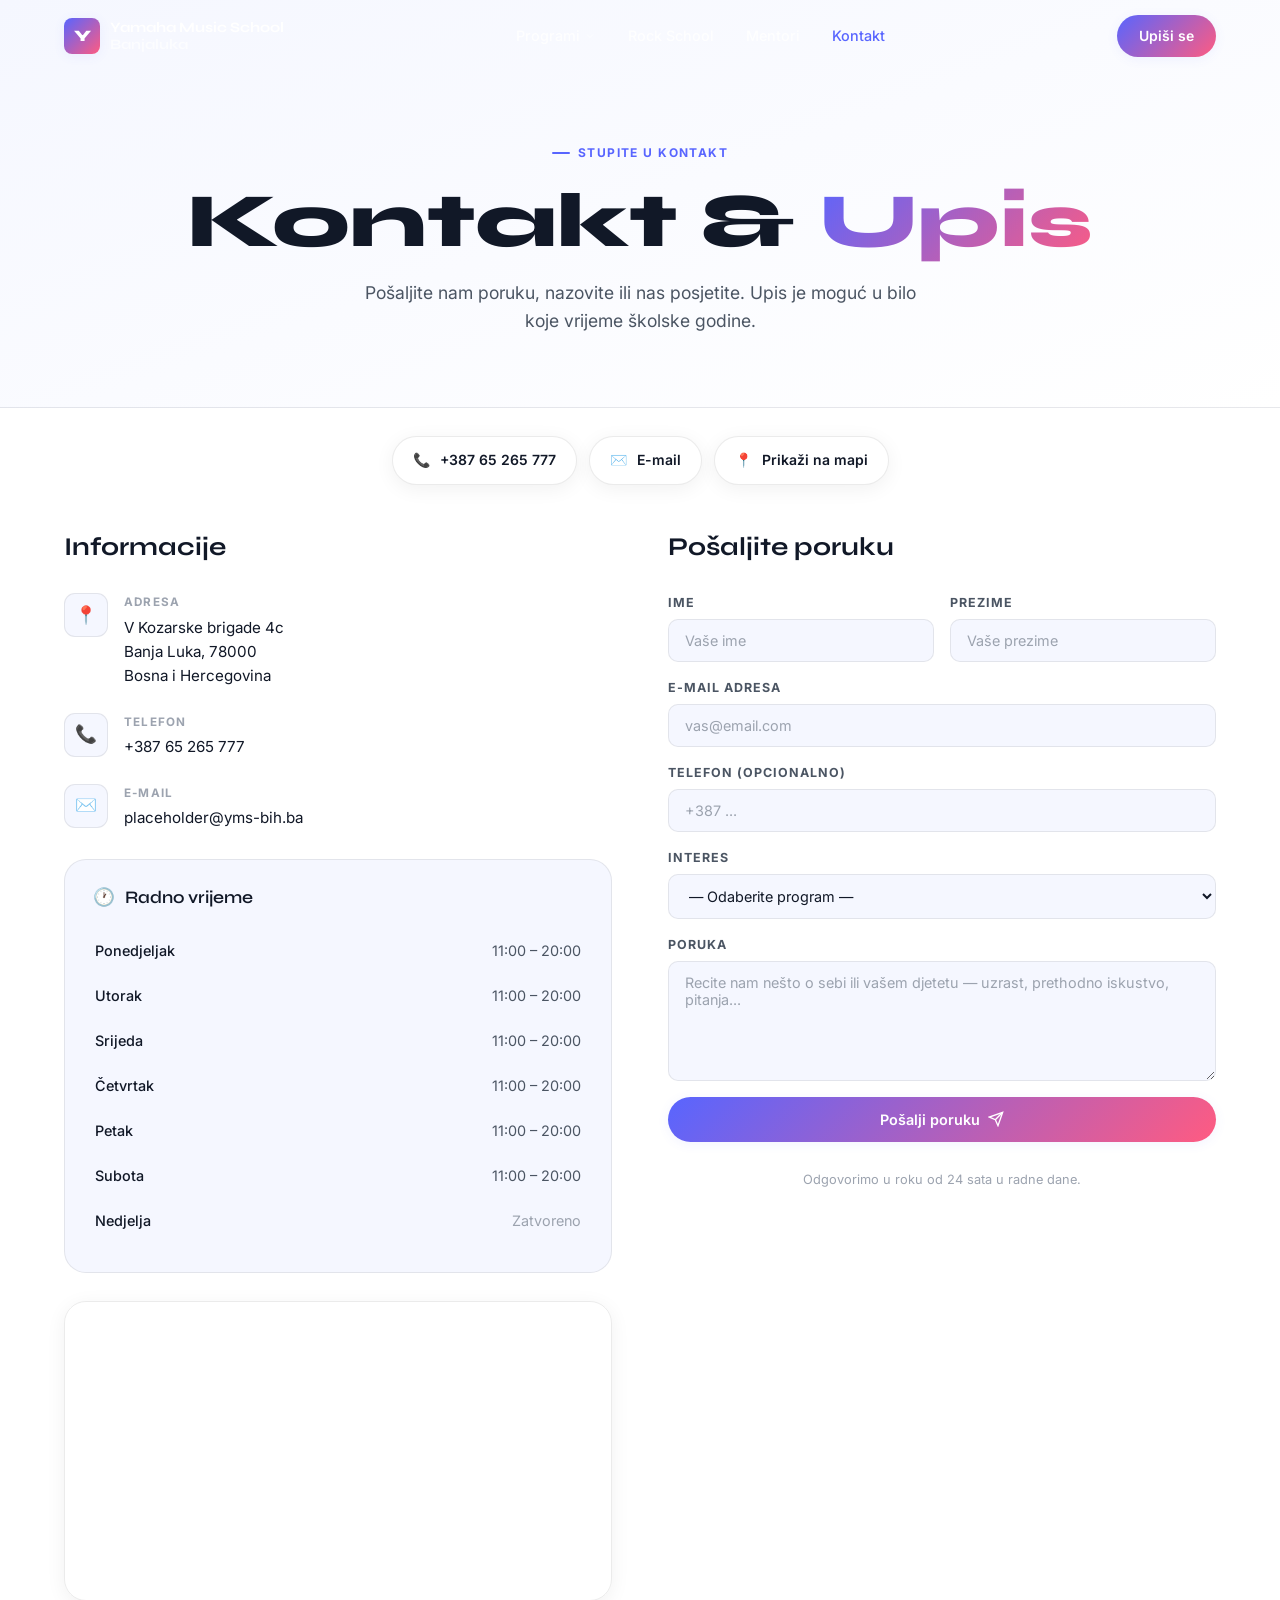
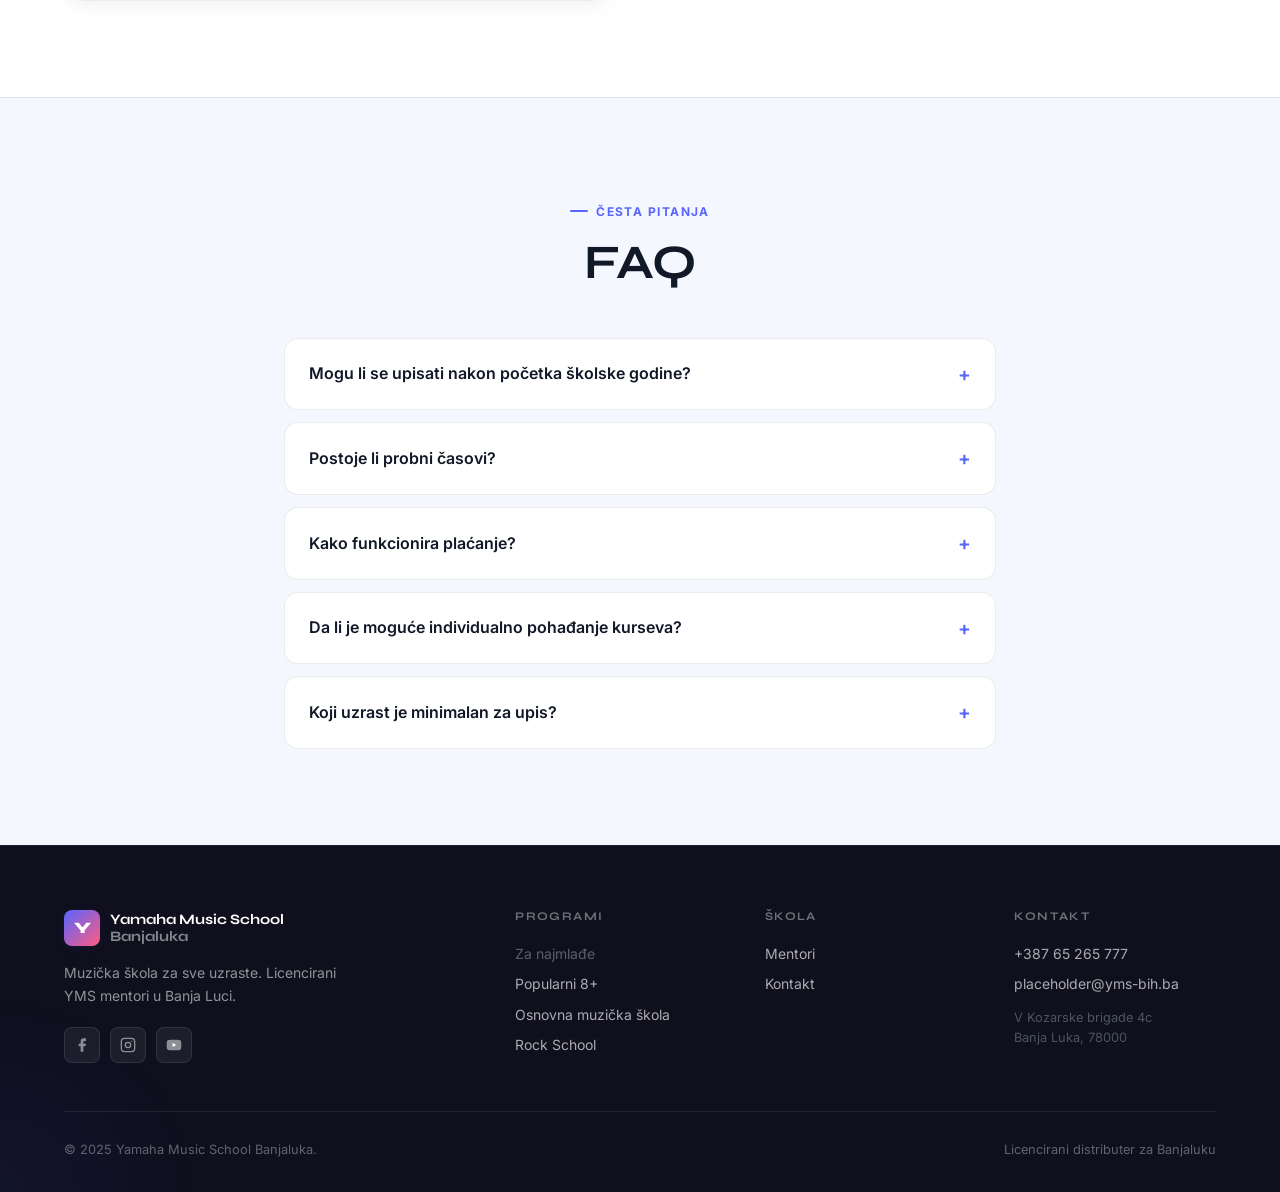
==== kontakt.html @ 7b0eba05 "Promijenjen naziv iz Yamaha Bosna i Hercegovina/BiH u Yamaha Banjaluka Co-authored-by: Cursor <curso" ====
﻿<!DOCTYPE html>
<html lang="bs">
<head>
  <meta charset="UTF-8" />
  <meta name="viewport" content="width=device-width, initial-scale=1.0" />
  <title>Kontakt — Yamaha Music School Banjaluka</title>
  <meta name="description" content="Kontaktirajte Yamaha Music School Banjaluka — V Kozarske brigade 4c, Banja Luka. Tel: +387 65 265 777. Upis i upisi." />
  <link rel="stylesheet" href="css/style.css" />
  <style>
    .hours-table { width: 100%; }
    .hours-table tr { border-bottom: 1px solid var(--border); }
    .hours-table tr:last-child { border-bottom: none; }
    .hours-table td { padding: 10px 0; font-size: 0.9rem; color: var(--text-2); }
    .hours-table td:first-child { color: var(--text-1); font-weight: 500; }
    .hours-table td:last-child { text-align: right; }

    .quick-actions {
      display: flex;
      flex-wrap: wrap;
      gap: 12px;
      margin-top: 28px;
    }
    .quick-action {
      display: flex;
      align-items: center;
      gap: 10px;
      padding: 12px 20px;
      background: var(--card);
      border: 1px solid var(--border);
      border-radius: var(--radius-pill);
      font-size: 0.875rem;
      font-weight: 600;
      color: var(--text-1);
      transition: var(--transition);
    }
    .quick-action:hover { background: var(--card-hover); border-color: var(--border-bright); transform: translateY(-2px); }
  </style>
</head>
<body>

<!-- NAV -->
<nav class="nav scrolled">
  <div class="nav__inner">
    <a href="index.html" class="nav__logo">
      <div class="nav__logo-mark">Y</div>
      <div class="nav__logo-text">Yamaha Music School<br><span>Banjaluka</span></div>
    </a>
    <ul class="nav__links">
      <li class="nav__dropdown">
        <a href="programi.html" class="nav__link nav__dropdown-toggle">Programi</a>
        <div class="nav__dropdown-menu">
          <a href="javascript:void(0)" class="nav__dropdown-item" title="Dolazi uskoro" style="cursor: not-allowed; opacity: 0.5;"><div class="nav__dropdown-item-icon">🎵</div><div class="nav__dropdown-item-text">Za najmlađe<div class="nav__dropdown-item-sub">Uskoro</div></div></a>
          <a href="programi.html#popularni" class="nav__dropdown-item"><div class="nav__dropdown-item-icon">🎸</div><div class="nav__dropdown-item-text">Popularni kursevi<div class="nav__dropdown-item-sub">8+ godina</div></div></a>
          <a href="programi.html#ogsk" class="nav__dropdown-item"><div class="nav__dropdown-item-icon">🎼</div><div class="nav__dropdown-item-text">Osnovna muzička škola<div class="nav__dropdown-item-sub">Zvanično svjedočanstvo</div></div></a>
        </div>
      </li>
      <li><a href="rock-school.html" class="nav__link">Rock School</a></li>
      <li><a href="mentori.html" class="nav__link">Mentori</a></li>
      <li><a href="kontakt.html" class="nav__link active">Kontakt</a></li>
    </ul>
    <a href="kontakt.html" class="nav__cta">Upiši se</a>
    <button class="nav__hamburger"><span></span><span></span><span></span></button>
  </div>
</nav>
<div class="nav__mobile">
  <button class="nav__mobile-close" style="position:absolute;top:24px;right:24px;font-size:1.5rem;color:var(--text-1);background:none;border:none;cursor:pointer;">✕</button>
  <a href="programi.html" class="nav__mobile-link">Programi</a>
  <a href="javascript:void(0)" class="nav__mobile-sub" title="Dolazi uskoro" style="cursor: not-allowed; opacity: 0.5;">↳ Za najmlađe</a>
  <a href="programi.html#popularni" class="nav__mobile-sub">↳ Popularni kursevi</a>
  <a href="programi.html#ogsk" class="nav__mobile-sub">↳ Osnovna muzička škola</a>
  <a href="rock-school.html" class="nav__mobile-link">Rock School</a>
  <a href="mentori.html" class="nav__mobile-link">Mentori</a>
  <a href="kontakt.html" class="nav__mobile-link">Kontakt</a>
  <a href="kontakt.html" class="nav__mobile-cta">Upiši se →</a>
</div>

<!-- PAGE HERO -->
<section class="page-hero">
  <div class="container">
    <div class="section-label" style="justify-content: center;">Stupite u kontakt</div>
    <h1>Kontakt &amp; <span class="gradient-text">Upis</span></h1>
    <p>Pošaljite nam poruku, nazovite ili nas posjetite. Upis je moguć u bilo koje vrijeme školske godine.</p>
  </div>
</section>

<!-- QUICK ACTIONS -->
<section style="padding: 0 0 48px;">
  <div class="container" style="display: flex; justify-content: center;">
    <div class="quick-actions" style="justify-content: center;">
      <a href="tel:+38765265777" class="quick-action">
        <span>📞</span> +387 65 265 777
      </a>
      <a href="mailto:placeholder@yms-bih.ba" class="quick-action">
        <span>✉️</span> E-mail
      </a>
      <a href="https://www.google.com/maps/search/V+Kozarske+brigade+4c+Banja+Luka" target="_blank" class="quick-action">
        <span>📍</span> Prikaži na mapi
      </a>
    </div>
  </div>
</section>

<!-- MAIN CONTENT -->
<section class="section" style="padding-top: 0;" id="forma">
  <div class="container">
    <div class="contact-grid">

      <!-- Left: Info -->
      <div class="contact-info reveal">

        <div>
          <h3 style="margin-bottom: 32px; color: var(--text-1);">Informacije</h3>

          <div class="contact-block">
            <div class="contact-block__icon">📍</div>
            <div>
              <div class="contact-block__label">Adresa</div>
              <div class="contact-block__value">
                V Kozarske brigade 4c<br>
                Banja Luka, 78000<br>
                Bosna i Hercegovina
              </div>
            </div>
          </div>

          <div class="contact-block" style="margin-top: 24px;">
            <div class="contact-block__icon">📞</div>
            <div>
              <div class="contact-block__label">Telefon</div>
              <div class="contact-block__value">
                <a href="tel:+38765265777">+387 65 265 777</a>
              </div>
            </div>
          </div>

          <div class="contact-block" style="margin-top: 24px;">
            <div class="contact-block__icon">✉️</div>
            <div>
              <div class="contact-block__label">E-mail</div>
              <div class="contact-block__value">
                <a href="mailto:placeholder@yms-bih.ba">placeholder@yms-bih.ba</a>
              </div>
            </div>
          </div>
        </div>

        <!-- Working hours -->
        <div style="background: var(--bg-1); border: 1px solid var(--border); border-radius: var(--radius-lg); padding: 28px;">
          <h4 style="color: var(--text-1); margin-bottom: 20px; display: flex; align-items: center; gap: 10px;">
            <span>🕐</span> Radno vrijeme
          </h4>
          <table class="hours-table">
            <tbody>
              <tr>
                <td>Ponedjeljak</td>
                <td>11:00 – 20:00</td>
              </tr>
              <tr>
                <td>Utorak</td>
                <td>11:00 – 20:00</td>
              </tr>
              <tr>
                <td>Srijeda</td>
                <td>11:00 – 20:00</td>
              </tr>
              <tr>
                <td>Četvrtak</td>
                <td>11:00 – 20:00</td>
              </tr>
              <tr>
                <td>Petak</td>
                <td>11:00 – 20:00</td>
              </tr>
              <tr>
                <td>Subota</td>
                <td>11:00 – 20:00</td>
              </tr>
              <tr>
                <td>Nedjelja</td>
                <td style="color: var(--text-3);">Zatvoreno</td>
              </tr>
            </tbody>
          </table>
        </div>

        <!-- Map -->
        <div>
          <div class="map-wrapper">
            <iframe
              src="https://www.google.com/maps/embed?pb=!1m18!1m12!1m3!1d2843.2!2d17.1888!3d44.7722!2m3!1f0!2f0!3f0!3m2!1i1024!2i768!4f13.1!3m3!1m2!1s0x0%3A0x0!2zViBLb3phcnNrZSBicmlnYWRlIDRjLCBCYW5qYSBMdWthIDc4MDAw!5e0!3m2!1shr!2sba!4v1"
              allowfullscreen=""
              loading="lazy"
              referrerpolicy="no-referrer-when-downgrade"
              title="YMS Banjaluka lokacija — V Kozarske brigade 4c, Banja Luka">
            </iframe>
          </div>
        </div>

      </div>

      <!-- Right: Form -->
      <div class="reveal reveal-delay-2">
        <h3 style="margin-bottom: 32px; color: var(--text-1);">Pošaljite poruku</h3>

        <form action="https://api.web3forms.com/submit" method="POST" class="contact-form">
          <input type="hidden" name="access_key" value="8cd6763e-15cf-48f5-a6aa-4a148b1b67a7">
          <input type="hidden" name="subject" value="Novi upit sa YMS Banjaluka sajta">
          <input type="hidden" name="from_name" value="YMS Banjaluka Website">
          <div class="form-row">
            <div class="form-group">
              <label for="ime">Ime</label>
              <input type="text" id="ime" name="ime" placeholder="Vaše ime" required />
            </div>
            <div class="form-group">
              <label for="prezime">Prezime</label>
              <input type="text" id="prezime" name="prezime" placeholder="Vaše prezime" required />
            </div>
          </div>

          <div class="form-group">
            <label for="email">E-mail adresa</label>
            <input type="email" id="email" name="email" placeholder="vas@email.com" required />
          </div>

          <div class="form-group">
            <label for="telefon">Telefon (opcionalno)</label>
            <input type="tel" id="telefon" name="telefon" placeholder="+387 ..." />
          </div>

          <div class="form-group">
            <label for="program">Interes</label>
            <select id="program" name="program">
              <option value="">— Odaberite program —</option>
              <optgroup label="Popularni kursevi (8+)">
                <option>Pjevanje – Class Vocals</option>
                <option>Bubnjevi – Drum Encounters</option>
                <option>Gitara – Guitar / Classical / Six Strings</option>
                <option>Klavir – Pianoforte / Play For Keeps</option>
                <option>Violina</option>
                <option>Saksofon</option>
                <option>Bas gitara – Electric Bass</option>
                <option>Flauta</option>
              </optgroup>
              <optgroup label="Posebni programi">
                <option>Rock School – Horn Section</option>
                <option>Osnovna muzička škola</option>
              </optgroup>
              <option value="ne-znam">Nisam siguran/na — posavjetujte me</option>
            </select>
          </div>

          <div class="form-group">
            <label for="poruka">Poruka</label>
            <textarea id="poruka" name="poruka" placeholder="Recite nam nešto o sebi ili vašem djetetu — uzrast, prethodno iskustvo, pitanja..."></textarea>
          </div>

          <button type="submit" class="btn btn-primary" style="width: 100%; justify-content: center;">
            Pošalji poruku
            <svg width="16" height="16" viewBox="0 0 24 24" fill="none" stroke="currentColor" stroke-width="2"><line x1="22" y1="2" x2="11" y2="13"/><polygon points="22 2 15 22 11 13 2 9 22 2"/></svg>
          </button>

          <p style="font-size: 0.8rem; color: var(--text-3); margin-top: 12px; text-align: center;">
            Odgovorimo u roku od 24 sata u radne dane.
          </p>
        </form>
      </div>
    </div>
  </div>
</section>

<!-- FAQ -->
<section class="section" style="background: var(--bg-1); border-top: 1px solid var(--border);">
  <div class="container" style="max-width: 760px;">
    <div class="text-center reveal" style="margin-bottom: 48px;">
      <div class="section-label" style="justify-content: center;">Česta pitanja</div>
      <h2>FAQ</h2>
    </div>

    <div style="display: flex; flex-direction: column; gap: 12px;" class="reveal">

      <details style="background: var(--card); border: 1px solid var(--border); border-radius: var(--radius); overflow: hidden;">
        <summary style="padding: 20px 24px; cursor: pointer; font-weight: 600; color: var(--text-1); list-style: none; display: flex; justify-content: space-between; align-items: center;">
          Mogu li se upisati nakon početka školske godine?
          <span style="color: var(--accent); font-size: 1.2rem; transition: transform 0.3s;">+</span>
        </summary>
        <div style="padding: 0 24px 20px; color: var(--text-2); font-size: 0.9rem; line-height: 1.8;">
          Da! Upis je moguć u toku cijele godine. Cijena programa se prilagođava prema preostalom broju časova.
        </div>
      </details>

      <details style="background: var(--card); border: 1px solid var(--border); border-radius: var(--radius); overflow: hidden;">
        <summary style="padding: 20px 24px; cursor: pointer; font-weight: 600; color: var(--text-1); list-style: none; display: flex; justify-content: space-between; align-items: center;">
          Postoje li probni časovi?
          <span style="color: var(--accent); font-size: 1.2rem;">+</span>
        </summary>
        <div style="padding: 0 24px 20px; color: var(--text-2); font-size: 0.9rem; line-height: 1.8;">
          Kontaktirajte nas za informacije o probnim časovima — rado ćemo vam omogućiti upoznavanje s mentorom i programom prije upisa.
        </div>
      </details>

      <details style="background: var(--card); border: 1px solid var(--border); border-radius: var(--radius); overflow: hidden;">
        <summary style="padding: 20px 24px; cursor: pointer; font-weight: 600; color: var(--text-1); list-style: none; display: flex; justify-content: space-between; align-items: center;">
          Kako funkcionira plaćanje?
          <span style="color: var(--accent); font-size: 1.2rem;">+</span>
        </summary>
        <div style="padding: 0 24px 20px; color: var(--text-2); font-size: 0.9rem; line-height: 1.8;">
          Školarina se plaća u mjesečnim ratama. Tačne informacije o cijenama za aktuelnu školsku godinu dobijete na upit — kontaktirajte nas putem forme ili telefona.
        </div>
      </details>

      <details style="background: var(--card); border: 1px solid var(--border); border-radius: var(--radius); overflow: hidden;">
        <summary style="padding: 20px 24px; cursor: pointer; font-weight: 600; color: var(--text-1); list-style: none; display: flex; justify-content: space-between; align-items: center;">
          Da li je moguće individualno pohađanje kurseva?
          <span style="color: var(--accent); font-size: 1.2rem;">+</span>
        </summary>
        <div style="padding: 0 24px 20px; color: var(--text-2); font-size: 0.9rem; line-height: 1.8;">
          Da! Svi kursevi dostupni su i individualno, pored grupnog pohađanja. Individualna nastava nudi veću fleksibilnost termina i individualan pristup.
        </div>
      </details>

      <details style="background: var(--card); border: 1px solid var(--border); border-radius: var(--radius); overflow: hidden;">
        <summary style="padding: 20px 24px; cursor: pointer; font-weight: 600; color: var(--text-1); list-style: none; display: flex; justify-content: space-between; align-items: center;">
          Koji uzrast je minimalan za upis?
          <span style="color: var(--accent); font-size: 1.2rem;">+</span>
        </summary>
        <div style="padding: 0 24px 20px; color: var(--text-2); font-size: 0.9rem; line-height: 1.8;">
          Minimalan uzrast za upis na naše trenutno dostupne programe je 8 godina. Yamaha metoda prati razvoj djeteta, a uskoro uvodimo i programe za najmlađe.
        </div>
      </details>

    </div>
  </div>
</section>

<!-- FOOTER -->
<footer class="footer">
  <div class="container">
    <div class="footer__grid">
      <div class="footer__brand">
        <a href="index.html" class="nav__logo"><div class="nav__logo-mark">Y</div><div class="nav__logo-text">Yamaha Music School<br><span>Banjaluka</span></div></a>
        <p style="margin-top:16px;">Muzička škola za sve uzraste. Licencirani YMS mentori u Banja Luci.</p>
        <div class="footer__social" style="margin-top:20px;">
          <a href="#" aria-label="Facebook"><svg width="16" height="16" viewBox="0 0 24 24" fill="currentColor"><path d="M18 2h-3a5 5 0 0 0-5 5v3H7v4h3v8h4v-8h3l1-4h-4V7a1 1 0 0 1 1-1h3z"/></svg></a>
          <a href="#" aria-label="Instagram"><svg width="16" height="16" viewBox="0 0 24 24" fill="none" stroke="currentColor" stroke-width="2"><rect x="2" y="2" width="20" height="20" rx="5" ry="5"/><circle cx="12" cy="12" r="4"/><circle cx="17.5" cy="6.5" r="1" fill="currentColor" stroke="none"/></svg></a>
          <a href="#" aria-label="YouTube"><svg width="16" height="16" viewBox="0 0 24 24" fill="currentColor"><path d="M22.54 6.42a2.78 2.78 0 0 0-1.95-1.97C18.88 4 12 4 12 4s-6.88 0-8.59.45A2.78 2.78 0 0 0 1.46 6.42 29 29 0 0 0 1 12a29 29 0 0 0 .46 5.58 2.78 2.78 0 0 0 1.95 1.97C5.12 20 12 20 12 20s6.88 0 8.59-.45a2.78 2.78 0 0 0 1.96-1.97A29 29 0 0 0 23 12a29 29 0 0 0-.46-5.58z"/><polygon points="9.75 15.02 15.5 12 9.75 8.98 9.75 15.02" fill="var(--bg-0)"/></svg></a>
        </div>
      </div>
      <div class="footer__col"><h5>Programi</h5><a href="javascript:void(0)" title="Dolazi uskoro" style="cursor: not-allowed; opacity: 0.5;">Za najmlađe</a><a href="programi.html#popularni">Popularni 8+</a><a href="programi.html#ogsk">Osnovna muzička škola</a><a href="rock-school.html">Rock School</a></div>
      <div class="footer__col"><h5>Škola</h5><a href="mentori.html">Mentori</a><a href="kontakt.html">Kontakt</a></div>
      <div class="footer__col"><h5>Kontakt</h5><a href="tel:+38765265777">+387 65 265 777</a><a href="mailto:placeholder@yms-bih.ba">placeholder@yms-bih.ba</a><p style="margin-top:8px;font-size:0.8rem;">V Kozarske brigade 4c<br>Banja Luka, 78000</p></div>
    </div>
    <div class="footer__bottom"><span>© 2025 Yamaha Music School Banjaluka.</span><span>Licencirani distributer za Banjaluku</span></div>
  </div>
</footer>

<script src="js/main.js"></script>
</body>
</html>
---- css/style.css ----
/* ============================================================
   YMS BiH — Design System v2
   Light · Vibrant · Energetic
   ============================================================ */

@import url('https://fonts.googleapis.com/css2?family=Syne:wght@400;600;700;800&family=Inter:wght@300;400;500;600&display=swap');

/* ---- 1. Tokens -------------------------------------------- */
:root {
  --bg-0:    #ffffff;
  --bg-1:    #f5f7ff;
  --bg-2:    #eceffe;
  --card:    #ffffff;
  --card-hover: #f8f9ff;

  --border:        rgba(0, 0, 0, 0.08);
  --border-accent: rgba(88, 101, 255, 0.35);

  --accent:   #5865FF;
  --accent-2: #FF5B81;
  --accent-3: #FFB800;
  --accent-4: #00C9B1;

  --grad:        linear-gradient(135deg, #5865FF 0%, #FF5B81 100%);
  --grad-warm:   linear-gradient(135deg, #FF5B81 0%, #FFB800 100%);
  --grad-teal:   linear-gradient(135deg, #00C9B1 0%, #5865FF 100%);
  --grad-text:   linear-gradient(135deg, #5865FF 0%, #FF5B81 100%);

  --shadow-sm:  0 2px 12px rgba(88, 101, 255, 0.08);
  --shadow-md:  0 8px 32px rgba(88, 101, 255, 0.12);
  --shadow-lg:  0 20px 60px rgba(88, 101, 255, 0.16);
  --shadow-card: 0 4px 20px rgba(0, 0, 0, 0.06);
  --glow-accent: 0 0 30px rgba(88, 101, 255, 0.25);

  --text-1: #111827;
  --text-2: #4B5563;
  --text-3: #9CA3AF;

  --nav-h: 72px;
  --radius:    14px;
  --radius-lg: 22px;
  --radius-pill: 999px;

  --transition:      0.25s cubic-bezier(0.4, 0, 0.2, 1);
  --transition-slow: 0.45s cubic-bezier(0.4, 0, 0.2, 1);
}

/* ---- 2. Reset --------------------------------------------- */
*, *::before, *::after { box-sizing: border-box; margin: 0; padding: 0; }
html { scroll-behavior: smooth; -webkit-text-size-adjust: 100%; }
body {
  background: var(--bg-0);
  color: var(--text-1);
  font-family: 'Inter', sans-serif;
  font-size: 16px;
  line-height: 1.6;
  overflow-x: hidden;
  -webkit-font-smoothing: antialiased;
}
img { display: block; max-width: 100%; }
a { color: inherit; text-decoration: none; }
button { font-family: inherit; cursor: pointer; border: none; background: none; }
ul { list-style: none; }

/* ---- 3. Typography ---------------------------------------- */
h1, h2, h3, h4, h5 { font-family: 'Syne', sans-serif; line-height: 1.1; color: var(--text-1); }
h1 { font-size: clamp(2.4rem, 6vw, 5rem);   font-weight: 800; }
h2 { font-size: clamp(1.8rem, 4vw, 3rem);   font-weight: 700; }
h3 { font-size: clamp(1.2rem, 2.5vw, 1.6rem); font-weight: 700; }
h4 { font-size: 1.1rem; font-weight: 600; }
p  { color: var(--text-2); }

.gradient-text {
  background: var(--grad);
  -webkit-background-clip: text;
  -webkit-text-fill-color: transparent;
  background-clip: text;
}

/* ---- 4. Layout -------------------------------------------- */
.container { max-width: 1200px; margin: 0 auto; padding: 0 24px; }
.section    { padding: 96px 0; }
.section--sm { padding: 64px 0; }

.section-label {
  display: inline-flex;
  align-items: center;
  gap: 8px;
  font-size: 0.75rem;
  font-weight: 700;
  letter-spacing: 0.12em;
  text-transform: uppercase;
  color: var(--accent);
  margin-bottom: 16px;
}
.section-label::before {
  content: '';
  width: 18px; height: 2px;
  background: var(--accent);
  border-radius: 2px;
}
.section-title { margin-bottom: 16px; }
.section-sub {
  font-size: 1.1rem;
  color: var(--text-2);
  max-width: 560px;
  margin-bottom: 48px;
  line-height: 1.7;
}

/* ---- 5. Navigation ---------------------------------------- */
.nav {
  position: fixed;
  top: 0; left: 0; right: 0;
  z-index: 1000;
  height: var(--nav-h);
  display: flex;
  align-items: center;
  /* Start transparent over hero */
  background: transparent;
  transition: var(--transition);
}
.nav.scrolled {
  background: rgba(255, 255, 255, 0.95);
  backdrop-filter: blur(16px);
  -webkit-backdrop-filter: blur(16px);
  border-bottom: 1px solid var(--border);
  box-shadow: var(--shadow-sm);
}
/* Force white bg on inner pages (already scrolled class) */
.nav.scrolled .nav__logo-text { color: var(--text-1); }
.nav.scrolled .nav__logo-text span { color: var(--text-3); }
.nav.scrolled .nav__link { color: var(--text-2); }
.nav.scrolled .nav__link:hover { color: var(--accent); }

/* Over hero: white text */
.nav:not(.scrolled) .nav__logo-text { color: #fff; }
.nav:not(.scrolled) .nav__logo-text span { color: rgba(255,255,255,0.65); }
.nav:not(.scrolled) .nav__link { color: rgba(255,255,255,0.85); }
.nav:not(.scrolled) .nav__link:hover { color: #fff; }
.nav:not(.scrolled) .nav__hamburger span { background: #fff; }

.nav__inner {
  display: flex;
  align-items: center;
  justify-content: space-between;
  width: 100%;
  max-width: 1200px;
  margin: 0 auto;
  padding: 0 24px;
}
.nav__logo { display: flex; align-items: center; gap: 10px; }
.nav__logo-mark {
  width: 36px; height: 36px;
  background: var(--grad);
  border-radius: 8px;
  display: flex;
  align-items: center;
  justify-content: center;
  font-family: 'Syne', sans-serif;
  font-weight: 800;
  font-size: 1rem;
  color: #fff;
  flex-shrink: 0;
  box-shadow: var(--shadow-sm);
}
.nav__logo-text {
  font-family: 'Syne', sans-serif;
  font-weight: 700;
  font-size: 0.9rem;
  line-height: 1.2;
  transition: var(--transition);
}

.nav__links { display: flex; align-items: center; gap: 4px; }
.nav__link {
  padding: 8px 14px;
  border-radius: var(--radius-pill);
  font-size: 0.9rem;
  font-weight: 500;
  transition: var(--transition);
}
.nav__link:hover { background: rgba(88,101,255,0.08); }
.nav__link.active { color: var(--accent) !important; }

/* Dropdown */
.nav__dropdown { position: relative; }
.nav__dropdown-toggle { display: flex; align-items: center; gap: 4px; }
.nav__dropdown-toggle::after {
  content: '';
  width: 12px; height: 12px;
  background-image: url("data:image/svg+xml,%3Csvg xmlns='http://www.w3.org/2000/svg' viewBox='0 0 24 24' fill='none' stroke='%234B5563' stroke-width='2'%3E%3Cpolyline points='6 9 12 15 18 9'%3E%3C/polyline%3E%3C/svg%3E");
  background-size: contain;
  background-repeat: no-repeat;
  transition: var(--transition);
}
.nav:not(.scrolled) .nav__dropdown-toggle::after {
  background-image: url("data:image/svg+xml,%3Csvg xmlns='http://www.w3.org/2000/svg' viewBox='0 0 24 24' fill='none' stroke='rgba(255,255,255,0.7)' stroke-width='2'%3E%3Cpolyline points='6 9 12 15 18 9'%3E%3C/polyline%3E%3C/svg%3E");
}
.nav__dropdown:hover .nav__dropdown-toggle::after { transform: rotate(180deg); }

.nav__dropdown-menu {
  position: absolute;
  top: calc(100% + 8px);
  left: 50%;
  transform: translateX(-50%) translateY(-8px);
  background: #fff;
  border: 1px solid var(--border);
  border-radius: var(--radius);
  box-shadow: var(--shadow-lg);
  padding: 8px;
  min-width: 240px;
  opacity: 0;
  pointer-events: none;
  transition: var(--transition);
}
.nav__dropdown:hover .nav__dropdown-menu {
  opacity: 1;
  pointer-events: all;
  transform: translateX(-50%) translateY(0);
}
.nav__dropdown-item {
  display: flex;
  align-items: center;
  gap: 12px;
  padding: 12px 14px;
  border-radius: 10px;
  font-size: 0.875rem;
  color: var(--text-2);
  transition: var(--transition);
}
.nav__dropdown-item:hover { background: var(--bg-1); color: var(--accent); }
.nav__dropdown-item-icon {
  width: 34px; height: 34px;
  background: var(--bg-1);
  border-radius: 8px;
  display: flex; align-items: center; justify-content: center;
  font-size: 1rem; flex-shrink: 0;
}
.nav__dropdown-item-sub { font-size: 0.73rem; color: var(--text-3); margin-top: 2px; }

.nav__cta {
  padding: 10px 22px;
  background: var(--grad);
  border-radius: var(--radius-pill);
  font-size: 0.875rem;
  font-weight: 600;
  color: #fff;
  transition: var(--transition);
  box-shadow: var(--shadow-sm);
}
.nav__cta:hover { opacity: 0.88; transform: translateY(-1px); box-shadow: var(--shadow-md); }

/* Mobile */
.nav__hamburger {
  display: none;
  flex-direction: column;
  gap: 5px;
  padding: 8px;
  cursor: pointer;
}
.nav__hamburger span {
  display: block;
  width: 24px; height: 2px;
  background: var(--text-1);
  border-radius: 2px;
  transition: var(--transition);
}
.nav__mobile {
  display: none;
  position: fixed;
  inset: 0;
  background: #fff;
  z-index: 999;
  flex-direction: column;
  padding: var(--nav-h) 24px 24px;
  overflow-y: auto;
}
.nav__mobile.open { display: flex; }
.nav__mobile-link {
  padding: 18px 0;
  font-family: 'Syne', sans-serif;
  font-size: 1.4rem;
  font-weight: 700;
  color: var(--text-1);
  border-bottom: 1px solid var(--border);
  display: block;
}
.nav__mobile-sub {
  padding: 10px 16px;
  font-size: 1rem;
  color: var(--text-2);
  display: block;
}
.nav__mobile-cta {
  margin-top: 32px;
  width: 100%;
  text-align: center;
  padding: 16px;
  background: var(--grad);
  border-radius: var(--radius-pill);
  font-weight: 600;
  font-size: 1rem;
  color: #fff;
}

/* ---- 6. Hero ---------------------------------------------- */
.hero {
  position: relative;
  height: 100vh;
  min-height: 600px;
  display: flex;
  align-items: center;
  justify-content: center;
  overflow: hidden;
}
.hero-video-bg {
  position: absolute;
  inset: 0;
  z-index: 2;
  overflow: hidden;
  /* No background — fallback gradient shows through until video plays */
}
#ytplayer {
  position: absolute;
  top: 50%;
  left: 50%;
  transform: translate(-50%, -50%);
  /* Always cover the full hero regardless of viewport */
  width: max(100vw, 177.78vh);
  height: max(100vh, 56.25vw);
  pointer-events: none;
  border: none;
  /* Hidden until playing — prevents controls flash */
  opacity: 0;
  transition: opacity 0.8s ease;
}
#ytplayer.playing { opacity: 1; }

.hero-overlay {
  position: absolute;
  inset: 0;
  /* Balanced overlay — video visible, text readable */
  background: linear-gradient(
    to bottom,
    rgba(5, 5, 20, 0.22) 0%,
    rgba(5, 5, 20, 0.10) 40%,
    rgba(5, 5, 20, 0.68) 100%
  );
  z-index: 3;
}
/* Fallback gradient (shown while video loads or on error) */
.hero-fallback {
  position: absolute;
  inset: 0;
  z-index: 1;
  transition: opacity 1s ease;
  background:
    radial-gradient(ellipse at 20% 40%, rgba(88,101,255,0.55) 0%, transparent 55%),
    radial-gradient(ellipse at 80% 60%, rgba(255,91,129,0.4) 0%, transparent 55%),
    radial-gradient(ellipse at 50% 100%, rgba(0,201,177,0.2) 0%, transparent 50%),
    #0d0d2e;
  animation: fallbackPulse 7s ease-in-out infinite alternate;
}
@keyframes fallbackPulse {
  0%   { opacity: 0.9; }
  100% { opacity: 1; }
}

.hero-content {
  position: relative;
  z-index: 4;
  text-align: center;
  max-width: 860px;
  padding: 0 24px;
}
.hero-badge {
  display: inline-flex;
  align-items: center;
  gap: 8px;
  padding: 6px 18px;
  background: rgba(255, 255, 255, 0.15);
  border: 1px solid rgba(255, 255, 255, 0.3);
  backdrop-filter: blur(8px);
  border-radius: var(--radius-pill);
  font-size: 0.73rem;
  font-weight: 700;
  letter-spacing: 0.1em;
  text-transform: uppercase;
  color: rgba(255,255,255,0.9);
  margin-bottom: 28px;
}
.hero-title {
  font-size: clamp(2.8rem, 7.5vw, 5.8rem);
  font-weight: 800;
  line-height: 1.04;
  margin-bottom: 24px;
  color: #fff;
  text-shadow: 0 2px 20px rgba(0,0,0,0.3);
}
.hero-sub {
  font-size: clamp(1rem, 2vw, 1.2rem);
  color: rgba(255, 255, 255, 0.82);
  margin-bottom: 44px;
  line-height: 1.7;
  text-shadow: 0 1px 6px rgba(0,0,0,0.3);
}
.hero-actions { display: flex; align-items: center; justify-content: center; gap: 14px; flex-wrap: wrap; }

.hero-scroll {
  position: absolute;
  bottom: 32px;
  left: 50%;
  transform: translateX(-50%);
  z-index: 4;
  display: flex;
  flex-direction: column;
  align-items: center;
  gap: 6px;
  color: rgba(255,255,255,0.5);
  font-size: 0.7rem;
  letter-spacing: 0.12em;
  text-transform: uppercase;
  animation: bounce 2.2s ease-in-out infinite;
}
@keyframes bounce {
  0%, 100% { transform: translateX(-50%) translateY(0); }
  50%       { transform: translateX(-50%) translateY(8px); }
}

/* ---- 7. Buttons ------------------------------------------- */
.btn {
  display: inline-flex;
  align-items: center;
  gap: 8px;
  padding: 14px 28px;
  border-radius: var(--radius-pill);
  font-size: 0.9rem;
  font-weight: 600;
  transition: var(--transition);
  cursor: pointer;
  white-space: nowrap;
}
.btn-primary {
  background: var(--grad);
  color: #fff;
  box-shadow: var(--shadow-sm);
}
.btn-primary:hover { opacity: 0.88; transform: translateY(-2px); box-shadow: var(--shadow-md); }

.btn-outline {
  border: 2px solid rgba(255,255,255,0.5);
  color: #fff;
  background: rgba(255,255,255,0.1);
  backdrop-filter: blur(8px);
}
.btn-outline:hover { background: rgba(255,255,255,0.2); border-color: rgba(255,255,255,0.8); transform: translateY(-2px); }

/* On light background, outline variant */
.btn-outline-dark {
  border: 2px solid var(--border-accent);
  color: var(--accent);
  background: transparent;
}
.btn-outline-dark:hover { background: rgba(88,101,255,0.06); transform: translateY(-2px); }

.btn-sm { padding: 10px 20px; font-size: 0.825rem; }

/* ---- 8. Cards --------------------------------------------- */
.card {
  background: var(--card);
  border: 1px solid var(--border);
  border-radius: var(--radius-lg);
  box-shadow: var(--shadow-card);
  transition: var(--transition);
  overflow: hidden;
}
.card:hover {
  border-color: var(--border-accent);
  transform: translateY(-5px);
  box-shadow: var(--shadow-lg);
}

/* Program cards */
.programs-grid {
  display: grid;
  grid-template-columns: repeat(auto-fill, minmax(270px, 1fr));
  gap: 24px;
}
.program-card {
  padding: 32px;
  display: flex;
  flex-direction: column;
  gap: 14px;
  position: relative;
  overflow: hidden;
}
.program-card::before {
  content: '';
  position: absolute;
  top: 0; left: 0; right: 0;
  height: 4px;
  background: var(--grad);
  transform: scaleX(0);
  transform-origin: left;
  transition: transform 0.3s ease;
}
.program-card:hover::before { transform: scaleX(1); }

.program-card__icon {
  width: 56px; height: 56px;
  background: var(--bg-1);
  border-radius: 14px;
  display: flex;
  align-items: center;
  justify-content: center;
  font-size: 1.7rem;
  flex-shrink: 0;
}
.program-card__age {
  font-size: 0.73rem;
  font-weight: 700;
  letter-spacing: 0.1em;
  text-transform: uppercase;
  color: var(--accent);
}
.program-card h3 { color: var(--text-1); margin: 0; }
.program-card p { font-size: 0.9rem; flex: 1; }
.program-card__link {
  display: inline-flex;
  align-items: center;
  gap: 6px;
  color: var(--accent);
  font-size: 0.875rem;
  font-weight: 600;
  transition: var(--transition);
  margin-top: 8px;
}
.program-card__link:hover { gap: 10px; }

/* Stats bar */
.stats-bar {
  display: grid;
  grid-template-columns: repeat(3, 1fr);
  gap: 1px;
  background: var(--border);
  border: 1px solid var(--border);
  border-radius: var(--radius-lg);
  overflow: hidden;
  box-shadow: var(--shadow-card);
}
.stat-item {
  background: var(--bg-0);
  padding: 44px 32px;
  text-align: center;
  position: relative;
}
.stat-item::after {
  content: '';
  position: absolute;
  bottom: 0; left: 50%;
  transform: translateX(-50%);
  width: 40px; height: 3px;
  background: var(--grad);
  border-radius: 3px;
  opacity: 0;
  transition: opacity 0.3s;
}
.stat-item:hover::after { opacity: 1; }
.stat-item__value {
  font-family: 'Syne', sans-serif;
  font-size: clamp(2.2rem, 5vw, 3.5rem);
  font-weight: 800;
  background: var(--grad);
  -webkit-background-clip: text;
  -webkit-text-fill-color: transparent;
  background-clip: text;
  line-height: 1;
  margin-bottom: 8px;
}
.stat-item__label { font-size: 0.9rem; color: var(--text-2); }

/* Mentor cards */
.mentors-grid {
  display: grid;
  grid-template-columns: repeat(auto-fill, minmax(220px, 1fr));
  gap: 24px;
}
.mentor-card {
  padding: 32px 24px;
  text-align: center;
  display: flex;
  flex-direction: column;
  align-items: center;
  gap: 14px;
}
.mentor-card__avatar {
  width: 88px; height: 88px;
  border-radius: 50%;
  background: var(--grad);
  display: flex;
  align-items: center;
  justify-content: center;
  font-family: 'Syne', sans-serif;
  font-size: 1.5rem;
  font-weight: 800;
  color: #fff;
  box-shadow: var(--shadow-md);
  flex-shrink: 0;
}
.mentor-card h4 { color: var(--text-1); }
.mentor-card__role { font-size: 0.78rem; color: var(--accent); font-weight: 700; text-transform: uppercase; letter-spacing: 0.08em; }
.mentor-card__instruments { font-size: 0.85rem; color: var(--text-2); }

/* ---- 9. CTA Strip ----------------------------------------- */
.cta-strip {
  background: var(--grad);
  border-radius: var(--radius-lg);
  padding: 72px 48px;
  text-align: center;
  position: relative;
  overflow: hidden;
  box-shadow: var(--shadow-lg);
}
.cta-strip::before {
  content: '';
  position: absolute;
  top: -80px; right: -80px;
  width: 300px; height: 300px;
  background: rgba(255,255,255,0.08);
  border-radius: 50%;
}
.cta-strip::after {
  content: '';
  position: absolute;
  bottom: -60px; left: -60px;
  width: 240px; height: 240px;
  background: rgba(255,255,255,0.06);
  border-radius: 50%;
}
.cta-strip h2 { color: #fff; margin-bottom: 16px; position: relative; z-index: 1; }
.cta-strip p { color: rgba(255,255,255,0.85); max-width: 480px; margin: 0 auto 36px; position: relative; z-index: 1; }
.cta-strip .btn-white {
  background: #fff;
  color: var(--accent);
  padding: 14px 32px;
  border-radius: var(--radius-pill);
  font-weight: 700;
  font-size: 0.9rem;
  transition: var(--transition);
  display: inline-flex;
  align-items: center;
  gap: 8px;
  position: relative;
  z-index: 1;
  box-shadow: 0 4px 20px rgba(0,0,0,0.15);
}
.cta-strip .btn-white:hover { transform: translateY(-2px); box-shadow: 0 8px 30px rgba(0,0,0,0.2); }

/* ---- 10. Page Hero (inner pages) -------------------------- */
.page-hero {
  padding-top: calc(var(--nav-h) + 64px);
  padding-bottom: 72px;
  background: linear-gradient(160deg, var(--bg-1) 0%, var(--bg-0) 100%);
  text-align: center;
  border-bottom: 1px solid var(--border);
}
.page-hero p { font-size: 1.1rem; max-width: 560px; margin: 16px auto 0; }

/* ---- 11. Tabs --------------------------------------------- */
.tab-bar {
  display: flex;
  gap: 4px;
  background: var(--bg-1);
  border: 1px solid var(--border);
  border-radius: var(--radius-pill);
  padding: 4px;
  width: fit-content;
  margin-bottom: 48px;
  flex-wrap: wrap;
}
.tab-btn {
  padding: 10px 24px;
  border-radius: var(--radius-pill);
  font-size: 0.875rem;
  font-weight: 600;
  color: var(--text-2);
  transition: var(--transition);
}
.tab-btn:hover { color: var(--accent); }
.tab-btn.active { background: var(--grad); color: #fff; box-shadow: var(--shadow-sm); }
.tab-panel { display: none; animation: fadeUp 0.35s ease; }
.tab-panel.active { display: block; }
@keyframes fadeUp {
  from { opacity: 0; transform: translateY(16px); }
  to   { opacity: 1; transform: translateY(0); }
}

/* ---- 12. Instrument cards --------------------------------- */
.instrument-list {
  display: grid;
  grid-template-columns: repeat(auto-fill, minmax(200px, 1fr));
  gap: 14px;
}
.instrument-card {
  background: var(--bg-0);
  border: 1px solid var(--border);
  border-radius: var(--radius);
  padding: 18px 20px;
  display: flex;
  align-items: center;
  gap: 14px;
  transition: var(--transition);
  box-shadow: var(--shadow-card);
}
.instrument-card:hover {
  border-color: var(--border-accent);
  background: var(--bg-1);
  transform: translateY(-3px);
  box-shadow: var(--shadow-md);
}
.instrument-card__emoji { font-size: 1.4rem; flex-shrink: 0; }
.instrument-card__name { font-weight: 600; color: var(--text-1); font-size: 0.9rem; }
.instrument-card__sub { font-size: 0.73rem; color: var(--text-3); }

/* Age-grouped programs */
.age-programs {
  display: grid;
  grid-template-columns: repeat(auto-fill, minmax(260px, 1fr));
  gap: 20px;
}
.age-card {
  background: var(--bg-0);
  border: 1px solid var(--border);
  border-radius: var(--radius-lg);
  padding: 28px;
  transition: var(--transition);
  box-shadow: var(--shadow-card);
}
.age-card:hover { border-color: var(--border-accent); transform: translateY(-5px); box-shadow: var(--shadow-lg); }
.age-card__badge {
  display: inline-block;
  padding: 4px 12px;
  border-radius: var(--radius-pill);
  background: linear-gradient(135deg, rgba(88,101,255,0.1), rgba(255,91,129,0.08));
  color: var(--accent);
  font-size: 0.73rem;
  font-weight: 700;
  margin-bottom: 16px;
  border: 1px solid rgba(88,101,255,0.15);
}
.age-card h3 { color: var(--text-1); margin-bottom: 8px; font-size: 1.2rem; }
.age-card p { font-size: 0.875rem; }

/* ---- 13. Contact ------------------------------------------ */
.contact-grid {
  display: grid;
  grid-template-columns: 1fr 1fr;
  gap: 56px;
  align-items: start;
}
.contact-info { display: flex; flex-direction: column; gap: 28px; }
.contact-block { display: flex; gap: 16px; align-items: flex-start; }
.contact-block__icon {
  width: 44px; height: 44px;
  background: var(--bg-1);
  border: 1px solid var(--border);
  border-radius: 11px;
  display: flex; align-items: center; justify-content: center;
  font-size: 1.1rem;
  flex-shrink: 0;
}
.contact-block__label { font-size: 0.73rem; font-weight: 700; text-transform: uppercase; letter-spacing: 0.1em; color: var(--text-3); margin-bottom: 4px; }
.contact-block__value { color: var(--text-1); font-size: 0.95rem; }
.contact-block__value a:hover { color: var(--accent); }

.map-wrapper {
  border-radius: var(--radius-lg);
  overflow: hidden;
  border: 1px solid var(--border);
  height: 300px;
  box-shadow: var(--shadow-card);
}
.map-wrapper iframe { width: 100%; height: 100%; border: none; }

/* Contact Form */
.contact-form { display: flex; flex-direction: column; gap: 16px; }
.form-group { display: flex; flex-direction: column; gap: 6px; }
.form-group label { font-size: 0.78rem; font-weight: 700; color: var(--text-2); text-transform: uppercase; letter-spacing: 0.08em; }
.form-group input,
.form-group textarea,
.form-group select {
  background: var(--bg-1);
  border: 1.5px solid var(--border);
  border-radius: 10px;
  padding: 12px 16px;
  color: var(--text-1);
  font-family: 'Inter', sans-serif;
  font-size: 0.9rem;
  transition: var(--transition);
  outline: none;
}
.form-group input:focus,
.form-group textarea:focus,
.form-group select:focus { border-color: var(--accent); background: #fff; box-shadow: 0 0 0 3px rgba(88,101,255,0.1); }
.form-group input::placeholder,
.form-group textarea::placeholder { color: var(--text-3); }
.form-group textarea { resize: vertical; min-height: 120px; }
.form-row { display: grid; grid-template-columns: 1fr 1fr; gap: 16px; }

/* ---- 14. Rock School -------------------------------------- */
.horn-grid {
  display: grid;
  grid-template-columns: repeat(3, 1fr);
  gap: 24px;
}
.horn-card {
  background: var(--bg-0);
  border: 1px solid var(--border);
  border-radius: var(--radius-lg);
  padding: 40px 28px;
  text-align: center;
  transition: var(--transition);
  box-shadow: var(--shadow-card);
  position: relative;
  overflow: hidden;
}
.horn-card::before {
  content: '';
  position: absolute;
  inset: 0;
  background: var(--grad-teal);
  opacity: 0;
  transition: opacity 0.3s;
}
.horn-card:hover { transform: translateY(-6px); box-shadow: var(--shadow-lg); border-color: var(--border-accent); }
.horn-card:hover::before { opacity: 0.04; }
.horn-card__emoji { font-size: 3rem; margin-bottom: 20px; display: block; position: relative; }
.horn-card h3 { margin-bottom: 12px; position: relative; }
.horn-card p { font-size: 0.875rem; position: relative; }
.horn-card .btn-sm { margin-top: 24px; position: relative; }

/* ---- 15. Mentor full cards -------------------------------- */
.mentor-full-card {
  background: var(--bg-0);
  border: 1px solid var(--border);
  border-radius: var(--radius-lg);
  overflow: hidden;
  transition: var(--transition);
  box-shadow: var(--shadow-card);
}
.mentor-full-card:hover { border-color: var(--border-accent); box-shadow: var(--shadow-lg); }
.mentor-full-card__top {
  padding: 28px;
  display: flex;
  gap: 20px;
  align-items: flex-start;
  cursor: pointer;
}
.mentor-full-card__avatar {
  width: 72px; height: 72px;
  border-radius: 50%;
  display: flex; align-items: center; justify-content: center;
  font-family: 'Syne', sans-serif;
  font-size: 1.3rem;
  font-weight: 800;
  color: #fff;
  flex-shrink: 0;
  box-shadow: var(--shadow-md);
}
.mentor-full-card__name { font-family: 'Syne', sans-serif; font-size: 1.1rem; font-weight: 700; color: var(--text-1); margin-bottom: 4px; }
.mentor-full-card__role { color: var(--accent); font-size: 0.75rem; font-weight: 700; text-transform: uppercase; letter-spacing: 0.08em; }
.mentor-full-card__tag {
  display: inline-flex;
  align-items: center;
  gap: 6px;
  padding: 3px 10px;
  background: var(--bg-1);
  border: 1px solid var(--border);
  border-radius: var(--radius-pill);
  font-size: 0.73rem;
  color: var(--text-2);
  margin-top: 8px;
  margin-right: 5px;
}
.mentor-toggle {
  width: 30px; height: 30px;
  border-radius: 50%;
  background: var(--bg-1);
  border: 1px solid var(--border);
  display: flex; align-items: center; justify-content: center;
  flex-shrink: 0;
  transition: var(--transition);
  font-size: 1rem;
  color: var(--text-2);
  margin-left: auto;
}
.mentor-full-card.expanded .mentor-toggle { transform: rotate(45deg); background: var(--grad); color: #fff; border-color: transparent; }
.mentor-full-card__body {
  max-height: 0;
  overflow: hidden;
  transition: max-height 0.4s cubic-bezier(0.4, 0, 0.2, 1);
}
.mentor-full-card.expanded .mentor-full-card__body { max-height: 400px; }
.mentor-full-card__bio {
  padding: 0 28px 28px;
  border-top: 1px solid var(--border);
  padding-top: 20px;
  font-size: 0.9rem;
  color: var(--text-2);
  line-height: 1.8;
}
.mentors-list {
  display: grid;
  grid-template-columns: repeat(auto-fill, minmax(460px, 1fr));
  gap: 16px;
}

/* ---- 16. Hours table -------------------------------------- */
.hours-table { width: 100%; }
.hours-table tr { border-bottom: 1px solid var(--border); }
.hours-table tr:last-child { border-bottom: none; }
.hours-table td { padding: 10px 0; font-size: 0.9rem; color: var(--text-2); }
.hours-table td:first-child { color: var(--text-1); font-weight: 500; }
.hours-table td:last-child { text-align: right; }

.quick-actions { display: flex; flex-wrap: wrap; gap: 12px; margin-top: 28px; }
.quick-action {
  display: flex; align-items: center; gap: 10px;
  padding: 11px 20px;
  background: var(--bg-0);
  border: 1.5px solid var(--border);
  border-radius: var(--radius-pill);
  font-size: 0.875rem;
  font-weight: 600;
  color: var(--text-1);
  transition: var(--transition);
  box-shadow: var(--shadow-card);
}
.quick-action:hover { border-color: var(--accent); color: var(--accent); transform: translateY(-2px); box-shadow: var(--shadow-md); }

/* ---- 17. Footer ------------------------------------------- */
.footer {
  background: #0f0f1e;
  color: #fff;
  padding: 64px 0 32px;
  border-top: 1px solid rgba(255,255,255,0.06);
}
.footer__grid {
  display: grid;
  grid-template-columns: 2fr 1fr 1fr 1fr;
  gap: 48px;
  margin-bottom: 48px;
}
.footer__brand .nav__logo-text { color: #fff !important; }
.footer__brand .nav__logo-text span { color: rgba(255,255,255,0.5) !important; }
.footer__brand p { font-size: 0.875rem; margin-top: 14px; max-width: 280px; color: rgba(255,255,255,0.55); }
.footer__col h5 {
  font-size: 0.73rem;
  font-weight: 700;
  text-transform: uppercase;
  letter-spacing: 0.12em;
  color: rgba(255,255,255,0.4);
  margin-bottom: 16px;
}
.footer__col a {
  display: block;
  font-size: 0.875rem;
  color: rgba(255,255,255,0.65);
  padding: 4px 0;
  transition: var(--transition);
}
.footer__col a:hover { color: #fff; }
.footer__bottom {
  display: flex;
  align-items: center;
  justify-content: space-between;
  padding-top: 28px;
  border-top: 1px solid rgba(255,255,255,0.08);
  font-size: 0.8rem;
  color: rgba(255,255,255,0.35);
  flex-wrap: wrap;
  gap: 12px;
}
.footer__social { display: flex; gap: 10px; }
.footer__social a {
  width: 36px; height: 36px;
  background: rgba(255,255,255,0.06);
  border: 1px solid rgba(255,255,255,0.1);
  border-radius: 8px;
  display: flex; align-items: center; justify-content: center;
  transition: var(--transition);
  color: rgba(255,255,255,0.5);
}
.footer__social a:hover { background: var(--accent); border-color: var(--accent); color: #fff; }

/* ---- 18. Utility ------------------------------------------ */
.text-center { text-align: center; }
.divider { height: 1px; background: var(--border); margin: 64px 0; }
.reveal {
  opacity: 0;
  transform: translateY(28px);
  transition: opacity 0.55s ease, transform 0.55s ease;
}
.reveal.visible { opacity: 1; transform: translateY(0); }
.reveal-delay-1 { transition-delay: 0.08s; }
.reveal-delay-2 { transition-delay: 0.16s; }
.reveal-delay-3 { transition-delay: 0.24s; }
.reveal-delay-4 { transition-delay: 0.32s; }

/* Info box on light bg */
.info-box {
  background: var(--bg-1);
  border: 1px solid var(--border);
  border-radius: var(--radius);
  padding: 28px 32px;
}
.info-box-accent {
  background: linear-gradient(135deg, rgba(88,101,255,0.06), rgba(255,91,129,0.04));
  border: 1px solid rgba(88,101,255,0.18);
  border-radius: var(--radius-lg);
  padding: 32px 40px;
}

/* ---- 19. RSL page specifics ------------------------------- */
.rsl-badge {
  display: inline-flex;
  align-items: center;
  gap: 8px;
  background: linear-gradient(135deg, rgba(0,201,177,0.1), rgba(88,101,255,0.1));
  border: 1px solid rgba(0,201,177,0.3);
  padding: 6px 20px;
  border-radius: var(--radius-pill);
  margin-bottom: 28px;
  font-size: 0.73rem;
  font-weight: 700;
  letter-spacing: 0.12em;
  text-transform: uppercase;
  color: var(--accent-4);
}
.exam-feature {
  display: flex;
  gap: 14px;
  align-items: flex-start;
  background: var(--bg-0);
  border: 1px solid var(--border);
  border-radius: var(--radius);
  padding: 18px 20px;
  box-shadow: var(--shadow-card);
  transition: var(--transition);
}
.exam-feature:hover { border-color: var(--border-accent); box-shadow: var(--shadow-md); }

/* ---- 20. Video showcase (Option 1) ------------------------ */
.video-showcase {
  background: #0c0c1e;
  padding: 80px 0;
  position: relative;
  overflow: hidden;
}
.video-showcase::before {
  content: '';
  position: absolute;
  top: -100px; left: 50%;
  transform: translateX(-50%);
  width: 900px; height: 280px;
  background: radial-gradient(ellipse, rgba(88,101,255,0.15) 0%, transparent 70%);
  pointer-events: none;
}
.video-showcase__header {
  display: flex;
  align-items: flex-end;
  justify-content: space-between;
  flex-wrap: wrap;
  gap: 20px;
  margin-bottom: 40px;
}
.video-showcase__header .section-label { color: #a0b4ff; }
.video-showcase__header h2 { color: #fff; margin-bottom: 0; }

.showcase-grid {
  display: grid;
  grid-template-columns: 1fr 380px;
  gap: 24px;
  align-items: start;
}

/* Featured player */
.showcase-player__frame {
  position: relative;
  aspect-ratio: 16/9;
  border-radius: var(--radius-lg);
  overflow: hidden;
  background: #000;
  box-shadow: 0 30px 80px rgba(0,0,0,0.6);
}
.showcase-player__frame iframe {
  position: absolute;
  inset: 0;
  width: 100%; height: 100%;
  border: none;
}
.showcase-player__info {
  margin-top: 16px;
  padding: 0 4px;
}
.showcase-player__title {
  font-family: 'Syne', sans-serif;
  font-weight: 700;
  font-size: 1.1rem;
  color: #fff;
  margin-bottom: 4px;
}
.showcase-player__meta {
  font-size: 0.82rem;
  color: rgba(255,255,255,0.4);
}

/* Playlist */
.showcase-playlist {
  display: flex;
  flex-direction: column;
  gap: 10px;
  max-height: 480px;
  overflow-y: auto;
  scrollbar-width: thin;
  scrollbar-color: rgba(88,101,255,0.4) transparent;
  padding-right: 4px;
}
.showcase-playlist::-webkit-scrollbar { width: 4px; }
.showcase-playlist::-webkit-scrollbar-thumb { background: rgba(88,101,255,0.4); border-radius: 4px; }

.playlist-item {
  display: flex;
  gap: 12px;
  align-items: center;
  padding: 10px;
  border-radius: var(--radius);
  cursor: pointer;
  border: 1px solid transparent;
  transition: var(--transition);
}
.playlist-item:hover { background: rgba(255,255,255,0.06); border-color: rgba(255,255,255,0.1); }
.playlist-item.active {
  background: rgba(88,101,255,0.15);
  border-color: rgba(88,101,255,0.4);
}

.playlist-item__thumb {
  position: relative;
  width: 110px;
  flex-shrink: 0;
  aspect-ratio: 16/9;
  border-radius: 8px;
  overflow: hidden;
  background: #0a0a18;
}
.playlist-item__thumb img {
  width: 100%; height: 100%;
  object-fit: cover;
  display: block;
  transition: transform 0.3s ease;
}
.playlist-item:hover .playlist-item__thumb img { transform: scale(1.05); }
.playlist-item__play-overlay {
  position: absolute;
  inset: 0;
  display: flex; align-items: center; justify-content: center;
  background: rgba(0,0,0,0.3);
  opacity: 0;
  transition: var(--transition);
}
.playlist-item:hover .playlist-item__play-overlay,
.playlist-item.active .playlist-item__play-overlay { opacity: 1; }
.playlist-item__play-overlay svg { filter: drop-shadow(0 2px 6px rgba(0,0,0,0.5)); }

.playlist-item__info { flex: 1; min-width: 0; }
.playlist-item__title {
  font-size: 0.85rem;
  font-weight: 600;
  color: rgba(255,255,255,0.85);
  line-height: 1.35;
  display: -webkit-box;
  -webkit-line-clamp: 2;
  -webkit-box-orient: vertical;
  overflow: hidden;
  margin-bottom: 4px;
}
.playlist-item.active .playlist-item__title { color: #fff; }
.playlist-item__meta { font-size: 0.72rem; color: rgba(255,255,255,0.35); }
.playlist-item__now-playing {
  display: none;
  align-items: center;
  gap: 4px;
  font-size: 0.7rem;
  font-weight: 700;
  text-transform: uppercase;
  letter-spacing: 0.08em;
  color: var(--accent);
  margin-top: 4px;
}
.playlist-item.active .playlist-item__now-playing { display: flex; }
/* Animated playing bars */
.playing-bars { display: flex; gap: 2px; align-items: flex-end; height: 12px; }
.playing-bars span {
  width: 3px;
  background: var(--accent);
  border-radius: 2px;
  animation: barPulse 0.8s ease-in-out infinite;
}
.playing-bars span:nth-child(2) { animation-delay: 0.15s; }
.playing-bars span:nth-child(3) { animation-delay: 0.3s; }
@keyframes barPulse {
  0%, 100% { height: 4px; }
  50%       { height: 12px; }
}

/* Responsive showcase */
@media (max-width: 900px) {
  .showcase-grid { grid-template-columns: 1fr; }
  .showcase-playlist { flex-direction: row; max-height: none; overflow-x: auto; overflow-y: hidden; padding-right: 0; padding-bottom: 4px; }
  .playlist-item { flex-direction: column; min-width: 160px; align-items: flex-start; }
  .playlist-item__thumb { width: 100%; }
}

/* ---- Video reel (Option 2 — kept for reference) ----------- */
.video-reel {
  background: #0c0c1e;
  padding: 80px 0;
  position: relative;
  overflow: hidden;
}
/* Subtle top/bottom glow */
.video-reel::before {
  content: '';
  position: absolute;
  top: -120px; left: 50%;
  transform: translateX(-50%);
  width: 800px; height: 300px;
  background: radial-gradient(ellipse, rgba(88,101,255,0.18) 0%, transparent 70%);
  pointer-events: none;
}

.video-reel__header {
  display: flex;
  align-items: flex-end;
  justify-content: space-between;
  flex-wrap: wrap;
  gap: 20px;
  margin-bottom: 40px;
}
.video-reel__header .section-label { color: #a0b4ff; }
.video-reel__header h2 { color: #fff; margin-bottom: 0; }
.video-reel__channel {
  display: inline-flex;
  align-items: center;
  gap: 8px;
  padding: 9px 18px;
  border: 1px solid rgba(255,255,255,0.15);
  border-radius: var(--radius-pill);
  font-size: 0.82rem;
  font-weight: 600;
  color: rgba(255,255,255,0.7);
  transition: var(--transition);
}
.video-reel__channel:hover { border-color: rgba(255,255,255,0.4); color: #fff; }

/* Scroll rail */
.video-rail-wrapper {
  position: relative;
}
.video-rail {
  display: flex;
  gap: 20px;
  overflow-x: auto;
  scroll-snap-type: x mandatory;
  -webkit-overflow-scrolling: touch;
  padding: 8px 4px 20px;
  scrollbar-width: none;
}
.video-rail::-webkit-scrollbar { display: none; }

/* Rail scroll arrow buttons */
.rail-arrow {
  position: absolute;
  top: 50%;
  transform: translateY(-60%);
  z-index: 10;
  width: 44px; height: 44px;
  border-radius: 50%;
  background: rgba(255,255,255,0.12);
  backdrop-filter: blur(10px);
  border: 1px solid rgba(255,255,255,0.2);
  color: #fff;
  display: flex; align-items: center; justify-content: center;
  cursor: pointer;
  transition: var(--transition);
}
.rail-arrow:hover { background: var(--accent); border-color: var(--accent); }
.rail-arrow--left  { left: -12px; }
.rail-arrow--right { right: -12px; }

/* Video thumbnail card */
.video-card {
  flex-shrink: 0;
  width: 320px;
  scroll-snap-align: start;
  border-radius: var(--radius-lg);
  overflow: hidden;
  background: #161628;
  border: 1px solid rgba(255,255,255,0.08);
  cursor: pointer;
  transition: var(--transition);
  position: relative;
}
.video-card:hover {
  border-color: rgba(88,101,255,0.5);
  transform: translateY(-6px);
  box-shadow: 0 20px 50px rgba(0,0,0,0.5), 0 0 30px rgba(88,101,255,0.2);
}
.video-card__thumb {
  position: relative;
  width: 100%;
  aspect-ratio: 16/9;
  overflow: hidden;
  background: #0a0a18;
}
.video-card__thumb img {
  width: 100%; height: 100%;
  object-fit: cover;
  transition: transform 0.4s ease;
  display: block;
}
.video-card:hover .video-card__thumb img { transform: scale(1.06); }

/* Play button overlay */
.video-card__play {
  position: absolute;
  inset: 0;
  display: flex; align-items: center; justify-content: center;
  background: rgba(0,0,0,0.25);
  transition: var(--transition);
}
.video-card:hover .video-card__play { background: rgba(0,0,0,0.1); }
.video-card__play-btn {
  width: 52px; height: 52px;
  border-radius: 50%;
  background: rgba(255,255,255,0.92);
  display: flex; align-items: center; justify-content: center;
  box-shadow: 0 4px 20px rgba(0,0,0,0.4);
  transition: var(--transition);
}
.video-card:hover .video-card__play-btn {
  background: #fff;
  transform: scale(1.12);
  box-shadow: 0 0 0 8px rgba(255,255,255,0.15);
}
.video-card__play-btn svg { margin-left: 3px; }

/* Duration badge */
.video-card__duration {
  position: absolute;
  bottom: 8px; right: 8px;
  background: rgba(0,0,0,0.8);
  color: #fff;
  font-size: 0.72rem;
  font-weight: 600;
  padding: 2px 7px;
  border-radius: 4px;
  letter-spacing: 0.03em;
}

.video-card__body { padding: 16px 18px 18px; }
.video-card__title {
  font-family: 'Syne', sans-serif;
  font-weight: 600;
  font-size: 0.95rem;
  color: #f0f0ff;
  line-height: 1.35;
  margin-bottom: 6px;
  display: -webkit-box;
  -webkit-line-clamp: 2;
  -webkit-box-orient: vertical;
  overflow: hidden;
}
.video-card__meta {
  font-size: 0.75rem;
  color: rgba(255,255,255,0.4);
}

/* ---- Lightbox modal --------------------------------------- */
.lightbox {
  display: none;
  position: fixed;
  inset: 0;
  z-index: 9000;
  background: rgba(0,0,0,0.88);
  backdrop-filter: blur(12px);
  -webkit-backdrop-filter: blur(12px);
  align-items: center;
  justify-content: center;
  animation: lbFadeIn 0.2s ease;
}
.lightbox.open { display: flex; }
@keyframes lbFadeIn {
  from { opacity: 0; }
  to   { opacity: 1; }
}
.lightbox__inner {
  position: relative;
  width: min(900px, 92vw);
  animation: lbSlideUp 0.25s ease;
}
@keyframes lbSlideUp {
  from { opacity: 0; transform: translateY(24px) scale(0.97); }
  to   { opacity: 1; transform: translateY(0) scale(1); }
}
.lightbox__video {
  position: relative;
  aspect-ratio: 16/9;
  border-radius: var(--radius-lg);
  overflow: hidden;
  background: #000;
  box-shadow: 0 40px 100px rgba(0,0,0,0.7);
}
.lightbox__video iframe {
  position: absolute;
  inset: 0;
  width: 100%; height: 100%;
  border: none;
}
.lightbox__close {
  position: absolute;
  top: -44px; right: 0;
  width: 36px; height: 36px;
  border-radius: 50%;
  background: rgba(255,255,255,0.12);
  border: 1px solid rgba(255,255,255,0.2);
  color: #fff;
  font-size: 1rem;
  display: flex; align-items: center; justify-content: center;
  cursor: pointer;
  transition: var(--transition);
}
.lightbox__close:hover { background: rgba(255,255,255,0.25); }

/* Lightbox nav */
.lightbox__nav {
  position: absolute;
  top: 50%; transform: translateY(-50%);
  display: flex;
  justify-content: space-between;
  width: calc(100% + 100px);
  left: -50px;
  pointer-events: none;
}
.lightbox__nav-btn {
  pointer-events: all;
  width: 44px; height: 44px;
  border-radius: 50%;
  background: rgba(255,255,255,0.1);
  border: 1px solid rgba(255,255,255,0.2);
  color: #fff;
  display: flex; align-items: center; justify-content: center;
  cursor: pointer;
  transition: var(--transition);
}
.lightbox__nav-btn:hover { background: var(--accent); border-color: var(--accent); }

/* ---- 21. Carousel ----------------------------------------- */
.carousel-section {
  overflow: hidden;
  padding: 96px 0;
}
.carousel-header {
  display: flex;
  align-items: flex-end;
  justify-content: space-between;
  flex-wrap: wrap;
  gap: 24px;
  margin-bottom: 48px;
}
.carousel-wrapper {
  position: relative;
  overflow: hidden;
  /* Fade edges */
  mask-image: linear-gradient(to right, transparent 0%, black 5%, black 95%, transparent 100%);
  -webkit-mask-image: linear-gradient(to right, transparent 0%, black 5%, black 95%, transparent 100%);
}
.carousel-track {
  display: flex;
  gap: 24px;
  width: max-content;
  animation: marquee 28s linear infinite;
}
.carousel-track:hover { animation-play-state: paused; }

@keyframes marquee {
  0%   { transform: translateX(0); }
  100% { transform: translateX(-50%); }
}

/* Individual carousel mentor card */
.carousel-card {
  width: 240px;
  flex-shrink: 0;
  background: var(--bg-0);
  border: 1px solid var(--border);
  border-radius: var(--radius-lg);
  padding: 28px 24px;
  text-align: center;
  box-shadow: var(--shadow-card);
  transition: var(--transition);
  cursor: default;
}
.carousel-card:hover {
  border-color: var(--border-accent);
  transform: translateY(-6px);
  box-shadow: var(--shadow-lg);
}
.carousel-card__avatar {
  width: 88px; height: 88px;
  border-radius: 50%;
  margin: 0 auto 16px;
  overflow: hidden;
  box-shadow: var(--shadow-md);
  border: 3px solid var(--border);
  transition: var(--transition);
}
.carousel-card:hover .carousel-card__avatar { border-color: var(--border-accent); }
.carousel-card__avatar img {
  width: 100%; height: 100%;
  object-fit: cover;
}
.carousel-card__avatar.initials {
  display: flex;
  align-items: center;
  justify-content: center;
  font-family: 'Syne', sans-serif;
  font-size: 1.5rem;
  font-weight: 800;
  color: #fff;
}
.carousel-card__name {
  font-family: 'Syne', sans-serif;
  font-weight: 700;
  font-size: 1rem;
  color: var(--text-1);
  margin-bottom: 4px;
}
.carousel-card__role {
  font-size: 0.72rem;
  font-weight: 700;
  text-transform: uppercase;
  letter-spacing: 0.08em;
  color: var(--accent);
  margin-bottom: 6px;
}
.carousel-card__instrument {
  font-size: 0.82rem;
  color: var(--text-3);
}

/* Carousel nav arrows */
.carousel-controls {
  display: flex;
  gap: 8px;
  margin-top: 28px;
  justify-content: center;
}
.carousel-btn {
  width: 40px; height: 40px;
  border-radius: 50%;
  border: 1.5px solid var(--border);
  background: var(--bg-0);
  color: var(--text-2);
  display: flex; align-items: center; justify-content: center;
  cursor: pointer;
  transition: var(--transition);
  box-shadow: var(--shadow-card);
}
.carousel-btn:hover { border-color: var(--accent); color: var(--accent); box-shadow: var(--shadow-md); }

/* ---- 21. Responsive --------------------------------------- */
@media (max-width: 1024px) {
  .footer__grid { grid-template-columns: 1fr 1fr; }
  .contact-grid { grid-template-columns: 1fr; }
  .horn-grid { grid-template-columns: 1fr 1fr; gap: 16px; }
  .stats-bar { grid-template-columns: 1fr; }
}
@media (max-width: 768px) {
  .video-card { width: 260px; }
  .rail-arrow { display: none; }
  .lightbox__nav { width: calc(100% + 40px); left: -20px; }
  .lightbox__nav-btn { width: 36px; height: 36px; }

  .nav__links, .nav__cta { display: none; }
  .nav__hamburger { display: flex; }
  .nav__hamburger span { background: #fff; }
  .nav.scrolled .nav__hamburger span { background: var(--text-1); }

  .cta-strip { padding: 44px 24px; }
  .footer__grid { grid-template-columns: 1fr; gap: 32px; }
  .footer__bottom { flex-direction: column; align-items: flex-start; }
  .form-row { grid-template-columns: 1fr; }
  .horn-grid { grid-template-columns: 1fr; }
  .programs-grid { grid-template-columns: 1fr; }
  .mentors-grid { grid-template-columns: repeat(2, 1fr); }
  .mentors-list { grid-template-columns: 1fr; }
  .tab-bar { width: 100%; overflow-x: auto; }
}
@media (max-width: 480px) {
  .hero-title { font-size: 2.4rem; }
  .hero-actions { flex-direction: column; width: 100%; }
  .hero-actions .btn { width: 100%; justify-content: center; }
  .mentors-grid { grid-template-columns: 1fr; }
  .stats-bar { border-radius: var(--radius); }
}
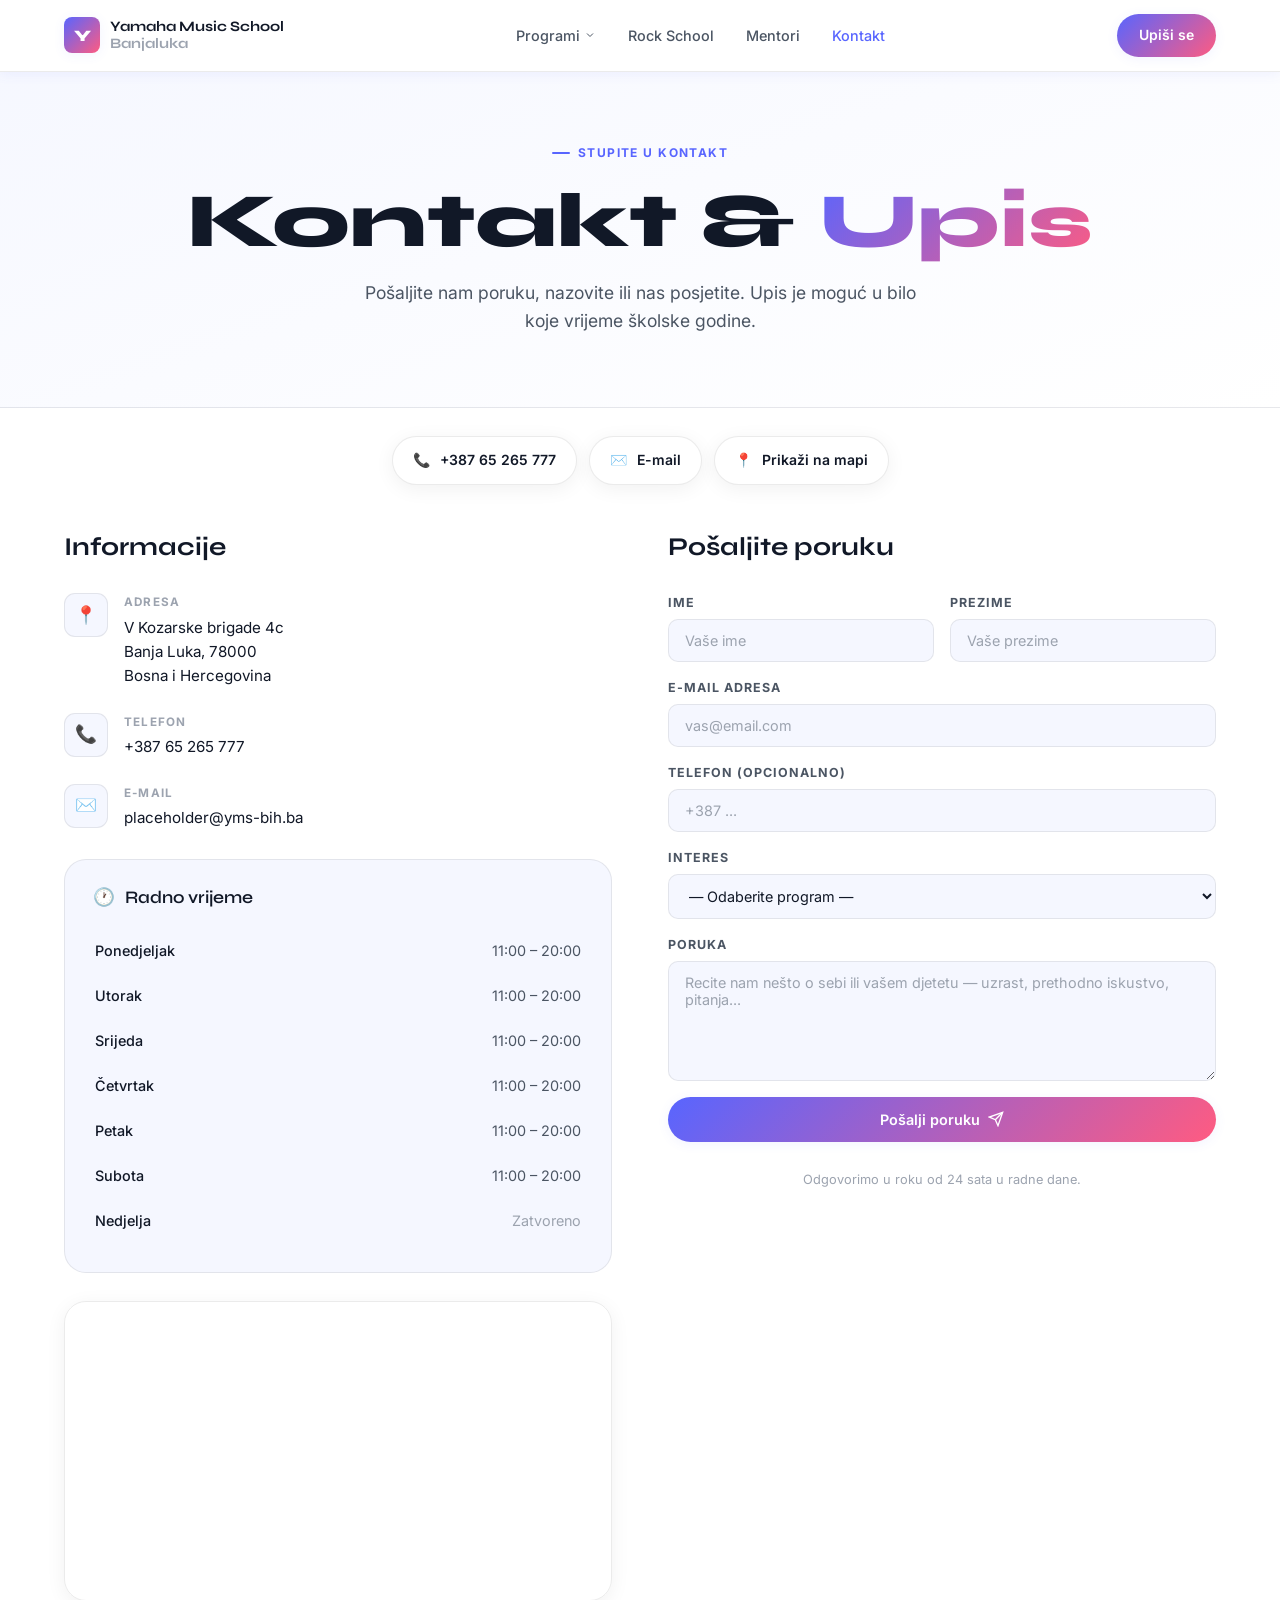
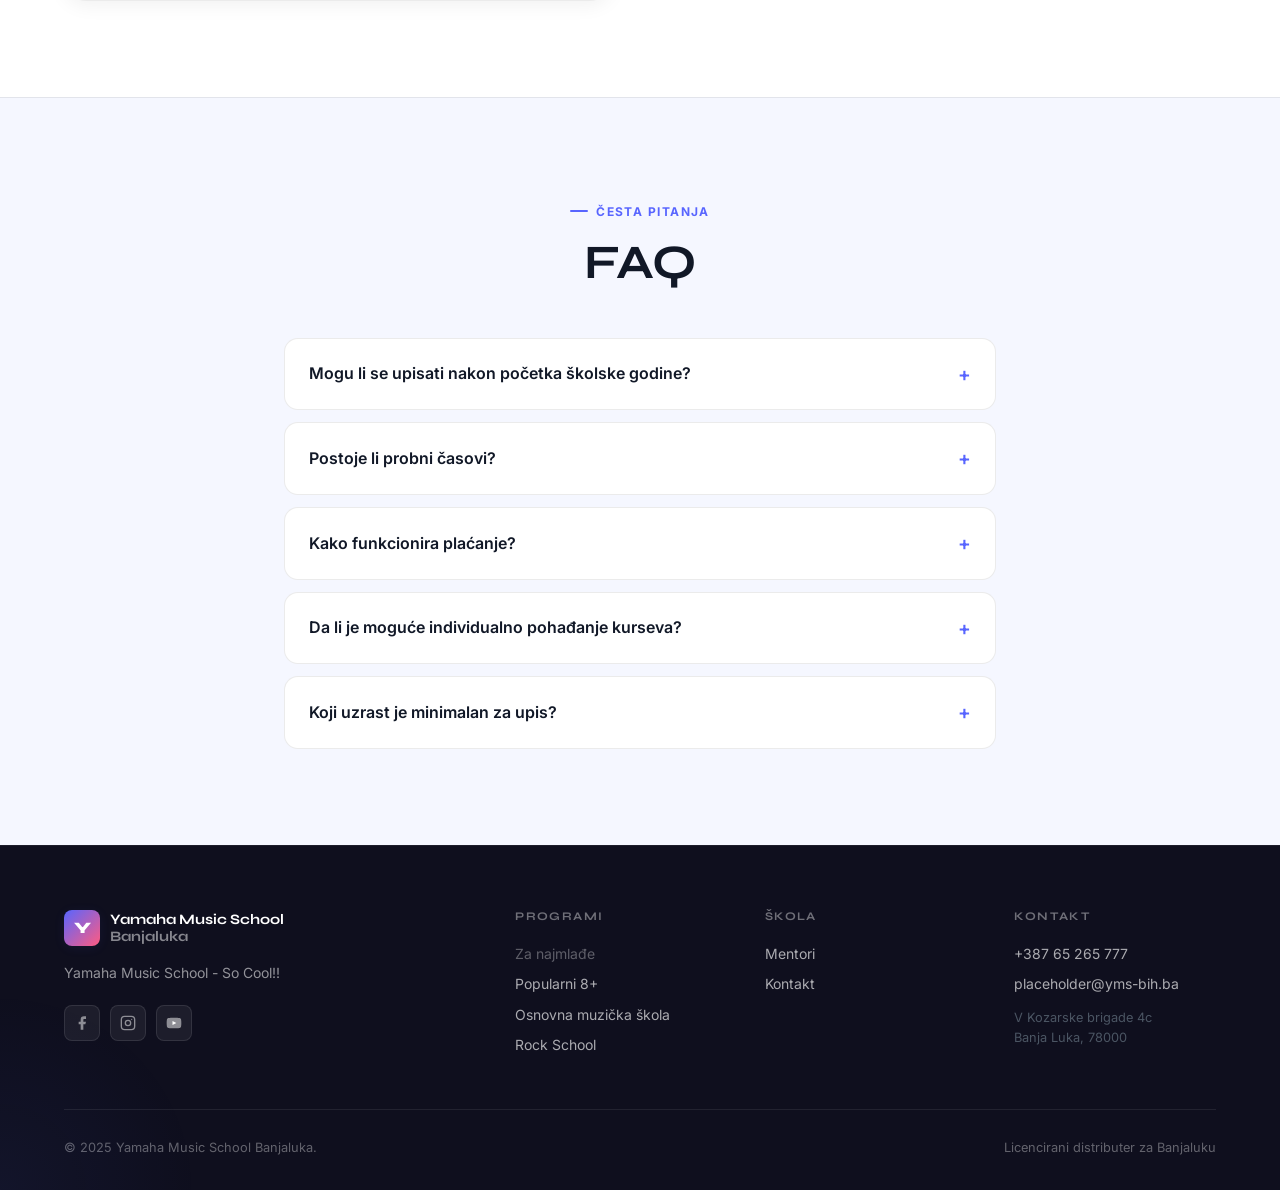
==== commit c0687925: "Update slogan to Yamaha Music School - So Cool across the website Co-authored-by: Cursor <cursoragen" ====
--- a/kontakt.html
+++ b/kontakt.html
@@ -338,7 +338,7 @@
     <div class="footer__grid">
       <div class="footer__brand">
         <a href="index.html" class="nav__logo"><div class="nav__logo-mark">Y</div><div class="nav__logo-text">Yamaha Music School<br><span>Banjaluka</span></div></a>
-        <p style="margin-top:16px;">Muzička škola za sve uzraste. Licencirani YMS mentori u Banja Luci.</p>
+        <p style="margin-top:16px;">Yamaha Music School - So Cool!!</p>
         <div class="footer__social" style="margin-top:20px;">
           <a href="#" aria-label="Facebook"><svg width="16" height="16" viewBox="0 0 24 24" fill="currentColor"><path d="M18 2h-3a5 5 0 0 0-5 5v3H7v4h3v8h4v-8h3l1-4h-4V7a1 1 0 0 1 1-1h3z"/></svg></a>
           <a href="#" aria-label="Instagram"><svg width="16" height="16" viewBox="0 0 24 24" fill="none" stroke="currentColor" stroke-width="2"><rect x="2" y="2" width="20" height="20" rx="5" ry="5"/><circle cx="12" cy="12" r="4"/><circle cx="17.5" cy="6.5" r="1" fill="currentColor" stroke="none"/></svg></a>
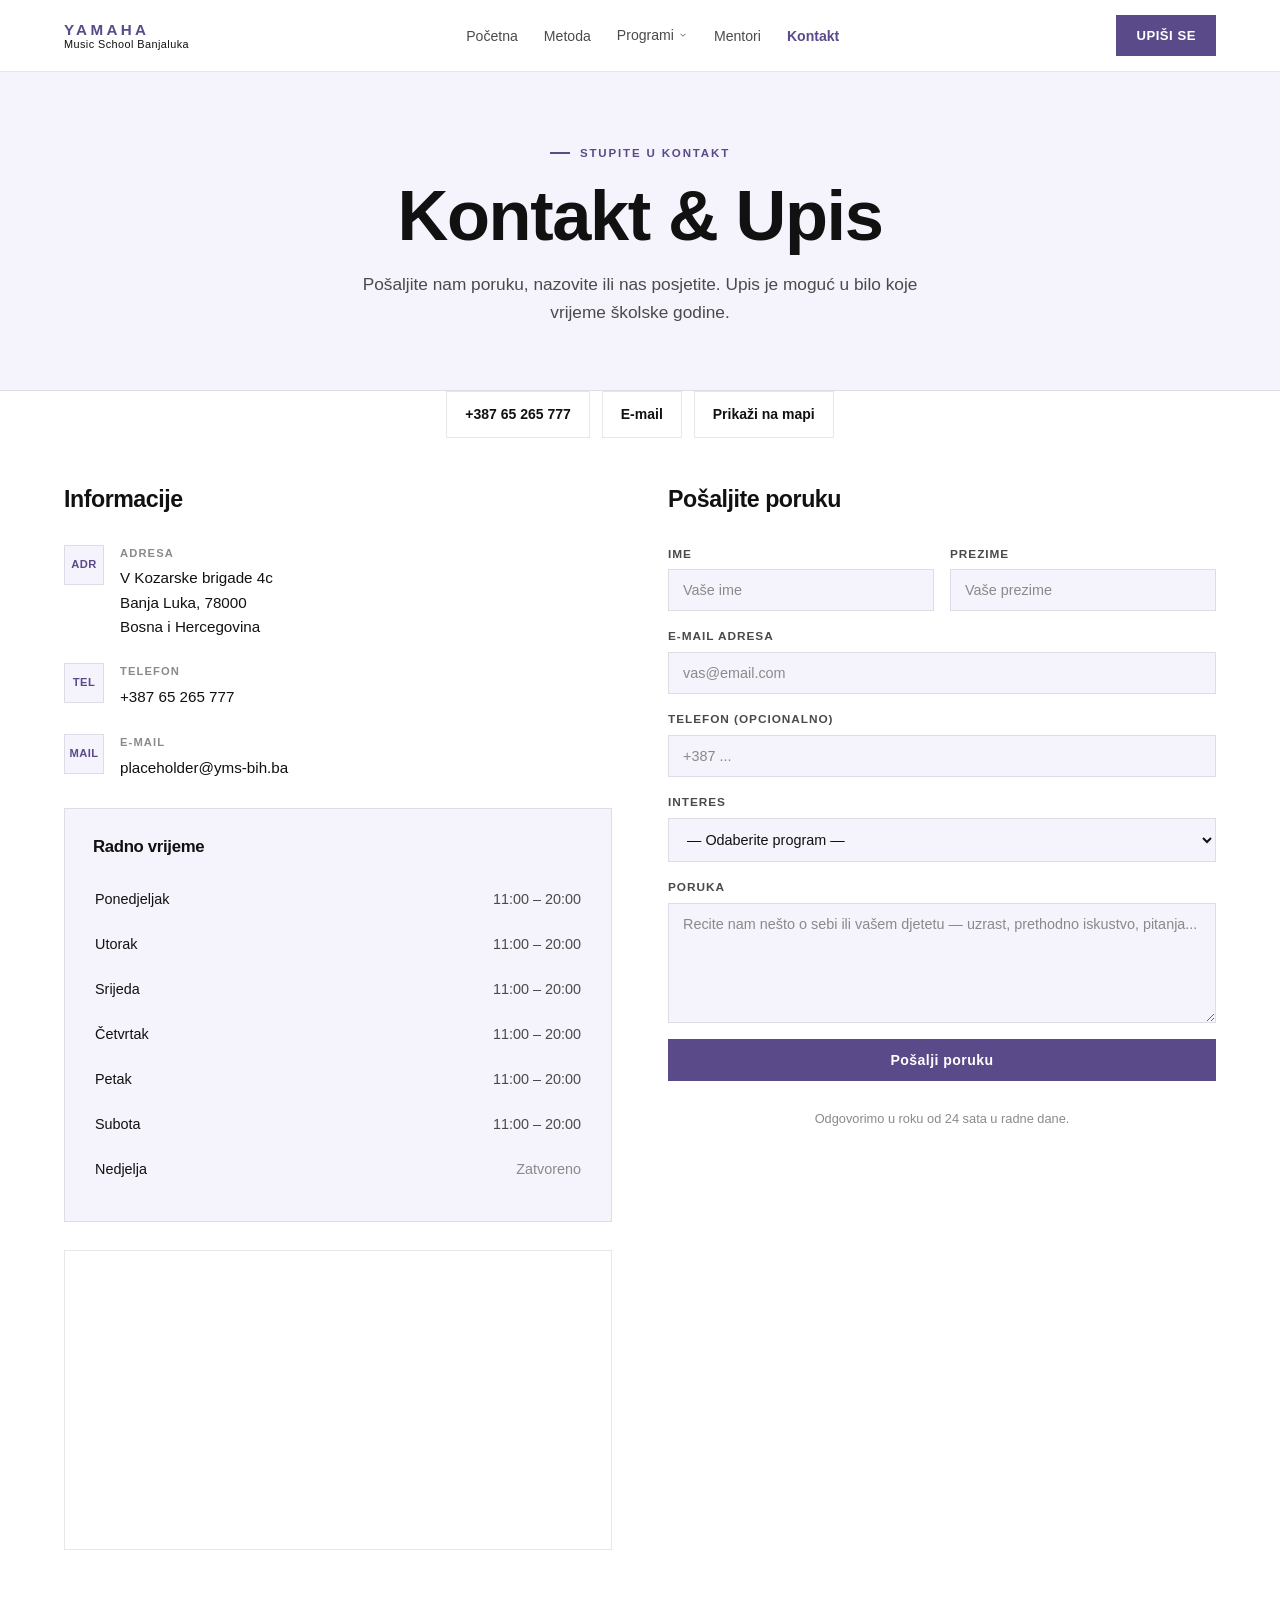
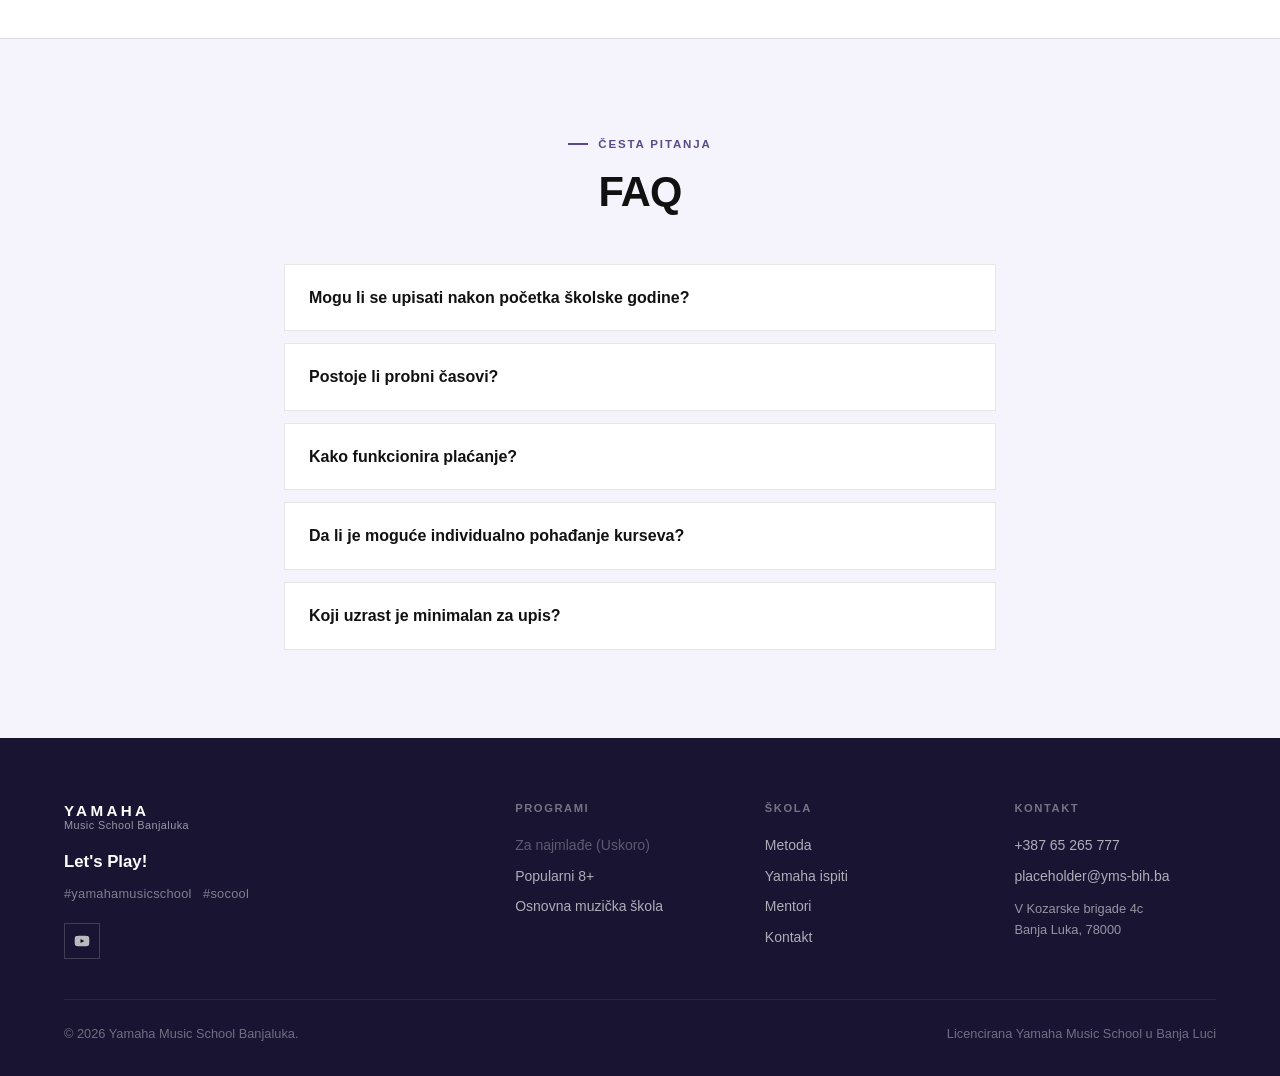
==== commit e1efe658: "Revamp the school site to Yamaha HQ branding. Use a local muted hero video, add Metoda and Yamaha is" ====
--- a/kontakt.html
+++ b/kontakt.html
@@ -4,115 +4,78 @@
   <meta charset="UTF-8" />
   <meta name="viewport" content="width=device-width, initial-scale=1.0" />
   <title>Kontakt — Yamaha Music School Banjaluka</title>
-  <meta name="description" content="Kontaktirajte Yamaha Music School Banjaluka — V Kozarske brigade 4c, Banja Luka. Tel: +387 65 265 777. Upis i upisi." />
+  <meta name="description" content="Kontaktirajte Yamaha Music School Banjaluka — V Kozarske brigade 4c, Banja Luka. Tel: +387 65 265 777." />
   <link rel="stylesheet" href="css/style.css" />
-  <style>
-    .hours-table { width: 100%; }
-    .hours-table tr { border-bottom: 1px solid var(--border); }
-    .hours-table tr:last-child { border-bottom: none; }
-    .hours-table td { padding: 10px 0; font-size: 0.9rem; color: var(--text-2); }
-    .hours-table td:first-child { color: var(--text-1); font-weight: 500; }
-    .hours-table td:last-child { text-align: right; }
-
-    .quick-actions {
-      display: flex;
-      flex-wrap: wrap;
-      gap: 12px;
-      margin-top: 28px;
-    }
-    .quick-action {
-      display: flex;
-      align-items: center;
-      gap: 10px;
-      padding: 12px 20px;
-      background: var(--card);
-      border: 1px solid var(--border);
-      border-radius: var(--radius-pill);
-      font-size: 0.875rem;
-      font-weight: 600;
-      color: var(--text-1);
-      transition: var(--transition);
-    }
-    .quick-action:hover { background: var(--card-hover); border-color: var(--border-bright); transform: translateY(-2px); }
-  </style>
 </head>
 <body>
 
-<!-- NAV -->
 <nav class="nav scrolled">
   <div class="nav__inner">
     <a href="index.html" class="nav__logo">
-      <div class="nav__logo-mark">Y</div>
-      <div class="nav__logo-text">Yamaha Music School<br><span>Banjaluka</span></div>
+      <span class="nav__wordmark">
+        <span class="nav__wordmark-brand">Yamaha</span>
+        <span class="nav__wordmark-sub">Music School Banjaluka</span>
+      </span>
     </a>
     <ul class="nav__links">
+      <li><a href="index.html" class="nav__link">Početna</a></li>
+      <li><a href="metoda.html" class="nav__link">Metoda</a></li>
       <li class="nav__dropdown">
         <a href="programi.html" class="nav__link nav__dropdown-toggle">Programi</a>
         <div class="nav__dropdown-menu">
-          <a href="javascript:void(0)" class="nav__dropdown-item" title="Dolazi uskoro" style="cursor: not-allowed; opacity: 0.5;"><div class="nav__dropdown-item-icon">🎵</div><div class="nav__dropdown-item-text">Za najmlađe<div class="nav__dropdown-item-sub">Uskoro</div></div></a>
-          <a href="programi.html#popularni" class="nav__dropdown-item"><div class="nav__dropdown-item-icon">🎸</div><div class="nav__dropdown-item-text">Popularni kursevi<div class="nav__dropdown-item-sub">8+ godina</div></div></a>
-          <a href="programi.html#ogsk" class="nav__dropdown-item"><div class="nav__dropdown-item-icon">🎼</div><div class="nav__dropdown-item-text">Osnovna muzička škola<div class="nav__dropdown-item-sub">Zvanično svjedočanstvo</div></div></a>
+          <a href="javascript:void(0)" class="nav__dropdown-item is-soon" title="Dolazi uskoro">Za najmlađe<div class="nav__dropdown-item-sub">Uskoro</div></a>
+          <a href="programi.html#popularni" class="nav__dropdown-item">Popularni kursevi<div class="nav__dropdown-item-sub">8+ godina</div></a>
+          <a href="programi.html#ogsk" class="nav__dropdown-item">Osnovna muzička škola<div class="nav__dropdown-item-sub">Zvanično svjedočanstvo</div></a>
         </div>
       </li>
-      <li><a href="rock-school.html" class="nav__link">Rock School</a></li>
       <li><a href="mentori.html" class="nav__link">Mentori</a></li>
-      <li><a href="kontakt.html" class="nav__link active">Kontakt</a></li>
+      <li><a href="kontakt.html" class="nav__link">Kontakt</a></li>
     </ul>
-    <a href="kontakt.html" class="nav__cta">Upiši se</a>
-    <button class="nav__hamburger"><span></span><span></span><span></span></button>
+    <a href="kontakt.html#forma" class="nav__cta">Upiši se</a>
+    <button class="nav__hamburger" aria-label="Otvori meni"><span></span><span></span><span></span></button>
   </div>
 </nav>
 <div class="nav__mobile">
-  <button class="nav__mobile-close" style="position:absolute;top:24px;right:24px;font-size:1.5rem;color:var(--text-1);background:none;border:none;cursor:pointer;">✕</button>
+  <button class="nav__mobile-close" aria-label="Zatvori">✕</button>
+  <a href="index.html" class="nav__mobile-link">Početna</a>
+  <a href="metoda.html" class="nav__mobile-link">Metoda</a>
   <a href="programi.html" class="nav__mobile-link">Programi</a>
-  <a href="javascript:void(0)" class="nav__mobile-sub" title="Dolazi uskoro" style="cursor: not-allowed; opacity: 0.5;">↳ Za najmlađe</a>
+  <a href="javascript:void(0)" class="nav__mobile-sub is-soon">↳ Za najmlađe (Uskoro)</a>
   <a href="programi.html#popularni" class="nav__mobile-sub">↳ Popularni kursevi</a>
   <a href="programi.html#ogsk" class="nav__mobile-sub">↳ Osnovna muzička škola</a>
-  <a href="rock-school.html" class="nav__mobile-link">Rock School</a>
   <a href="mentori.html" class="nav__mobile-link">Mentori</a>
   <a href="kontakt.html" class="nav__mobile-link">Kontakt</a>
-  <a href="kontakt.html" class="nav__mobile-cta">Upiši se →</a>
+  <a href="kontakt.html#forma" class="nav__mobile-cta">Upiši se</a>
 </div>
 
-<!-- PAGE HERO -->
 <section class="page-hero">
   <div class="container">
     <div class="section-label" style="justify-content: center;">Stupite u kontakt</div>
-    <h1>Kontakt &amp; <span class="gradient-text">Upis</span></h1>
+    <h1>Kontakt &amp; Upis</h1>
     <p>Pošaljite nam poruku, nazovite ili nas posjetite. Upis je moguć u bilo koje vrijeme školske godine.</p>
   </div>
 </section>
 
-<!-- QUICK ACTIONS -->
 <section style="padding: 0 0 48px;">
   <div class="container" style="display: flex; justify-content: center;">
     <div class="quick-actions" style="justify-content: center;">
-      <a href="tel:+38765265777" class="quick-action">
-        <span>📞</span> +387 65 265 777
-      </a>
-      <a href="mailto:placeholder@yms-bih.ba" class="quick-action">
-        <span>✉️</span> E-mail
-      </a>
-      <a href="https://www.google.com/maps/search/V+Kozarske+brigade+4c+Banja+Luka" target="_blank" class="quick-action">
-        <span>📍</span> Prikaži na mapi
-      </a>
+      <a href="tel:+38765265777" class="quick-action">+387 65 265 777</a>
+      <a href="mailto:placeholder@yms-bih.ba" class="quick-action">E-mail</a>
+      <a href="https://www.google.com/maps/search/V+Kozarske+brigade+4c+Banja+Luka" target="_blank" rel="noopener" class="quick-action">Prikaži na mapi</a>
     </div>
   </div>
 </section>
 
-<!-- MAIN CONTENT -->
 <section class="section" style="padding-top: 0;" id="forma">
   <div class="container">
     <div class="contact-grid">
 
-      <!-- Left: Info -->
       <div class="contact-info reveal">
-
         <div>
-          <h3 style="margin-bottom: 32px; color: var(--text-1);">Informacije</h3>
+          <h3 style="margin-bottom: 32px;">Informacije</h3>
 
           <div class="contact-block">
-            <div class="contact-block__icon">📍</div>
+            <div class="contact-block__icon">ADR</div>
             <div>
               <div class="contact-block__label">Adresa</div>
               <div class="contact-block__value">
@@ -124,7 +87,7 @@
           </div>
 
           <div class="contact-block" style="margin-top: 24px;">
-            <div class="contact-block__icon">📞</div>
+            <div class="contact-block__icon">TEL</div>
             <div>
               <div class="contact-block__label">Telefon</div>
               <div class="contact-block__value">
@@ -134,7 +97,7 @@
           </div>
 
           <div class="contact-block" style="margin-top: 24px;">
-            <div class="contact-block__icon">✉️</div>
+            <div class="contact-block__icon">MAIL</div>
             <div>
               <div class="contact-block__label">E-mail</div>
               <div class="contact-block__value">
@@ -144,68 +107,40 @@
           </div>
         </div>
 
-        <!-- Working hours -->
-        <div style="background: var(--bg-1); border: 1px solid var(--border); border-radius: var(--radius-lg); padding: 28px;">
-          <h4 style="color: var(--text-1); margin-bottom: 20px; display: flex; align-items: center; gap: 10px;">
-            <span>🕐</span> Radno vrijeme
-          </h4>
+        <div style="background: var(--bg-1); border: 1px solid var(--border); padding: 28px;">
+          <h4 style="margin-bottom: 20px;">Radno vrijeme</h4>
           <table class="hours-table">
             <tbody>
-              <tr>
-                <td>Ponedjeljak</td>
-                <td>11:00 – 20:00</td>
-              </tr>
-              <tr>
-                <td>Utorak</td>
-                <td>11:00 – 20:00</td>
-              </tr>
-              <tr>
-                <td>Srijeda</td>
-                <td>11:00 – 20:00</td>
-              </tr>
-              <tr>
-                <td>Četvrtak</td>
-                <td>11:00 – 20:00</td>
-              </tr>
-              <tr>
-                <td>Petak</td>
-                <td>11:00 – 20:00</td>
-              </tr>
-              <tr>
-                <td>Subota</td>
-                <td>11:00 – 20:00</td>
-              </tr>
-              <tr>
-                <td>Nedjelja</td>
-                <td style="color: var(--text-3);">Zatvoreno</td>
-              </tr>
+              <tr><td>Ponedjeljak</td><td>11:00 – 20:00</td></tr>
+              <tr><td>Utorak</td><td>11:00 – 20:00</td></tr>
+              <tr><td>Srijeda</td><td>11:00 – 20:00</td></tr>
+              <tr><td>Četvrtak</td><td>11:00 – 20:00</td></tr>
+              <tr><td>Petak</td><td>11:00 – 20:00</td></tr>
+              <tr><td>Subota</td><td>11:00 – 20:00</td></tr>
+              <tr><td>Nedjelja</td><td style="color: var(--text-3);">Zatvoreno</td></tr>
             </tbody>
           </table>
         </div>
 
-        <!-- Map -->
-        <div>
-          <div class="map-wrapper">
-            <iframe
-              src="https://www.google.com/maps/embed?pb=!1m18!1m12!1m3!1d2843.2!2d17.1888!3d44.7722!2m3!1f0!2f0!3f0!3m2!1i1024!2i768!4f13.1!3m3!1m2!1s0x0%3A0x0!2zViBLb3phcnNrZSBicmlnYWRlIDRjLCBCYW5qYSBMdWthIDc4MDAw!5e0!3m2!1shr!2sba!4v1"
-              allowfullscreen=""
-              loading="lazy"
-              referrerpolicy="no-referrer-when-downgrade"
-              title="YMS Banjaluka lokacija — V Kozarske brigade 4c, Banja Luka">
-            </iframe>
-          </div>
-        </div>
-
-      </div>
-
-      <!-- Right: Form -->
+        <div class="map-wrapper">
+          <iframe
+            src="https://www.google.com/maps/embed?pb=!1m18!1m12!1m3!1d2843.2!2d17.1888!3d44.7722!2m3!1f0!2f0!3f0!3m2!1i1024!2i768!4f13.1!3m3!1m2!1s0x0%3A0x0!2zViBLb3phcnNrZSBicmlnYWRlIDRjLCBCYW5qYSBMdWthIDc4MDAw!5e0!3m2!1shr!2sba!4v1"
+            allowfullscreen=""
+            loading="lazy"
+            referrerpolicy="no-referrer-when-downgrade"
+            title="YMS Banjaluka lokacija — V Kozarske brigade 4c, Banja Luka">
+          </iframe>
+        </div>
+      </div>
+
       <div class="reveal reveal-delay-2">
-        <h3 style="margin-bottom: 32px; color: var(--text-1);">Pošaljite poruku</h3>
+        <h3 style="margin-bottom: 32px;">Pošaljite poruku</h3>
 
         <form action="https://api.web3forms.com/submit" method="POST" class="contact-form">
           <input type="hidden" name="access_key" value="8cd6763e-15cf-48f5-a6aa-4a148b1b67a7">
           <input type="hidden" name="subject" value="Novi upit sa YMS Banjaluka sajta">
           <input type="hidden" name="from_name" value="YMS Banjaluka Website">
+          <input type="checkbox" name="botcheck" style="display:none" tabindex="-1" autocomplete="off">
           <div class="form-row">
             <div class="form-group">
               <label for="ime">Ime</label>
@@ -241,10 +176,7 @@
                 <option>Bas gitara – Electric Bass</option>
                 <option>Flauta</option>
               </optgroup>
-              <optgroup label="Posebni programi">
-                <option>Rock School – Horn Section</option>
-                <option>Osnovna muzička škola</option>
-              </optgroup>
+              <option>Osnovna muzička škola</option>
               <option value="ne-znam">Nisam siguran/na — posavjetujte me</option>
             </select>
           </div>
@@ -256,7 +188,6 @@
 
           <button type="submit" class="btn btn-primary" style="width: 100%; justify-content: center;">
             Pošalji poruku
-            <svg width="16" height="16" viewBox="0 0 24 24" fill="none" stroke="currentColor" stroke-width="2"><line x1="22" y1="2" x2="11" y2="13"/><polygon points="22 2 15 22 11 13 2 9 22 2"/></svg>
           </button>
 
           <p style="font-size: 0.8rem; color: var(--text-3); margin-top: 12px; text-align: center;">
@@ -268,7 +199,6 @@
   </div>
 </section>
 
-<!-- FAQ -->
 <section class="section" style="background: var(--bg-1); border-top: 1px solid var(--border);">
   <div class="container" style="max-width: 760px;">
     <div class="text-center reveal" style="margin-bottom: 48px;">
@@ -277,79 +207,96 @@
     </div>
 
     <div style="display: flex; flex-direction: column; gap: 12px;" class="reveal">
-
-      <details style="background: var(--card); border: 1px solid var(--border); border-radius: var(--radius); overflow: hidden;">
-        <summary style="padding: 20px 24px; cursor: pointer; font-weight: 600; color: var(--text-1); list-style: none; display: flex; justify-content: space-between; align-items: center;">
+      <details style="background: var(--card); border: 1px solid var(--border); overflow: hidden;">
+        <summary style="padding: 20px 24px; cursor: pointer; font-weight: 600; color: var(--text-1); list-style: none;">
           Mogu li se upisati nakon početka školske godine?
-          <span style="color: var(--accent); font-size: 1.2rem; transition: transform 0.3s;">+</span>
-        </summary>
-        <div style="padding: 0 24px 20px; color: var(--text-2); font-size: 0.9rem; line-height: 1.8;">
-          Da! Upis je moguć u toku cijele godine. Cijena programa se prilagođava prema preostalom broju časova.
-        </div>
-      </details>
-
-      <details style="background: var(--card); border: 1px solid var(--border); border-radius: var(--radius); overflow: hidden;">
-        <summary style="padding: 20px 24px; cursor: pointer; font-weight: 600; color: var(--text-1); list-style: none; display: flex; justify-content: space-between; align-items: center;">
+        </summary>
+        <div style="padding: 0 24px 20px; color: var(--text-2); font-size: 0.9rem; line-height: 1.8;">
+          Da. Upis je moguć u toku cijele godine. Cijena programa se prilagođava prema preostalom broju časova.
+        </div>
+      </details>
+
+      <details style="background: var(--card); border: 1px solid var(--border); overflow: hidden;">
+        <summary style="padding: 20px 24px; cursor: pointer; font-weight: 600; color: var(--text-1); list-style: none;">
           Postoje li probni časovi?
-          <span style="color: var(--accent); font-size: 1.2rem;">+</span>
         </summary>
         <div style="padding: 0 24px 20px; color: var(--text-2); font-size: 0.9rem; line-height: 1.8;">
           Kontaktirajte nas za informacije o probnim časovima — rado ćemo vam omogućiti upoznavanje s mentorom i programom prije upisa.
         </div>
       </details>
 
-      <details style="background: var(--card); border: 1px solid var(--border); border-radius: var(--radius); overflow: hidden;">
-        <summary style="padding: 20px 24px; cursor: pointer; font-weight: 600; color: var(--text-1); list-style: none; display: flex; justify-content: space-between; align-items: center;">
+      <details style="background: var(--card); border: 1px solid var(--border); overflow: hidden;">
+        <summary style="padding: 20px 24px; cursor: pointer; font-weight: 600; color: var(--text-1); list-style: none;">
           Kako funkcionira plaćanje?
-          <span style="color: var(--accent); font-size: 1.2rem;">+</span>
-        </summary>
-        <div style="padding: 0 24px 20px; color: var(--text-2); font-size: 0.9rem; line-height: 1.8;">
-          Školarina se plaća u mjesečnim ratama. Tačne informacije o cijenama za aktuelnu školsku godinu dobijete na upit — kontaktirajte nas putem forme ili telefona.
-        </div>
-      </details>
-
-      <details style="background: var(--card); border: 1px solid var(--border); border-radius: var(--radius); overflow: hidden;">
-        <summary style="padding: 20px 24px; cursor: pointer; font-weight: 600; color: var(--text-1); list-style: none; display: flex; justify-content: space-between; align-items: center;">
+        </summary>
+        <div style="padding: 0 24px 20px; color: var(--text-2); font-size: 0.9rem; line-height: 1.8;">
+          Školarina se plaća u mjesečnim ratama. Tačne informacije o cijenama za aktuelnu školsku godinu dobijete na upit.
+        </div>
+      </details>
+
+      <details style="background: var(--card); border: 1px solid var(--border); overflow: hidden;">
+        <summary style="padding: 20px 24px; cursor: pointer; font-weight: 600; color: var(--text-1); list-style: none;">
           Da li je moguće individualno pohađanje kurseva?
-          <span style="color: var(--accent); font-size: 1.2rem;">+</span>
-        </summary>
-        <div style="padding: 0 24px 20px; color: var(--text-2); font-size: 0.9rem; line-height: 1.8;">
-          Da! Svi kursevi dostupni su i individualno, pored grupnog pohađanja. Individualna nastava nudi veću fleksibilnost termina i individualan pristup.
-        </div>
-      </details>
-
-      <details style="background: var(--card); border: 1px solid var(--border); border-radius: var(--radius); overflow: hidden;">
-        <summary style="padding: 20px 24px; cursor: pointer; font-weight: 600; color: var(--text-1); list-style: none; display: flex; justify-content: space-between; align-items: center;">
+        </summary>
+        <div style="padding: 0 24px 20px; color: var(--text-2); font-size: 0.9rem; line-height: 1.8;">
+          Da. Svi kursevi dostupni su i individualno, pored grupnog pohađanja.
+        </div>
+      </details>
+
+      <details style="background: var(--card); border: 1px solid var(--border); overflow: hidden;">
+        <summary style="padding: 20px 24px; cursor: pointer; font-weight: 600; color: var(--text-1); list-style: none;">
           Koji uzrast je minimalan za upis?
-          <span style="color: var(--accent); font-size: 1.2rem;">+</span>
-        </summary>
-        <div style="padding: 0 24px 20px; color: var(--text-2); font-size: 0.9rem; line-height: 1.8;">
-          Minimalan uzrast za upis na naše trenutno dostupne programe je 8 godina. Yamaha metoda prati razvoj djeteta, a uskoro uvodimo i programe za najmlađe.
-        </div>
-      </details>
-
+        </summary>
+        <div style="padding: 0 24px 20px; color: var(--text-2); font-size: 0.9rem; line-height: 1.8;">
+          Minimalan uzrast za trenutno dostupne programe je 8 godina. Programi za najmlađe stižu uskoro.
+        </div>
+      </details>
     </div>
   </div>
 </section>
 
-<!-- FOOTER -->
 <footer class="footer">
   <div class="container">
     <div class="footer__grid">
       <div class="footer__brand">
-        <a href="index.html" class="nav__logo"><div class="nav__logo-mark">Y</div><div class="nav__logo-text">Yamaha Music School<br><span>Banjaluka</span></div></a>
-        <p style="margin-top:16px;">Yamaha Music School - So Cool!!</p>
-        <div class="footer__social" style="margin-top:20px;">
-          <a href="#" aria-label="Facebook"><svg width="16" height="16" viewBox="0 0 24 24" fill="currentColor"><path d="M18 2h-3a5 5 0 0 0-5 5v3H7v4h3v8h4v-8h3l1-4h-4V7a1 1 0 0 1 1-1h3z"/></svg></a>
-          <a href="#" aria-label="Instagram"><svg width="16" height="16" viewBox="0 0 24 24" fill="none" stroke="currentColor" stroke-width="2"><rect x="2" y="2" width="20" height="20" rx="5" ry="5"/><circle cx="12" cy="12" r="4"/><circle cx="17.5" cy="6.5" r="1" fill="currentColor" stroke="none"/></svg></a>
-          <a href="#" aria-label="YouTube"><svg width="16" height="16" viewBox="0 0 24 24" fill="currentColor"><path d="M22.54 6.42a2.78 2.78 0 0 0-1.95-1.97C18.88 4 12 4 12 4s-6.88 0-8.59.45A2.78 2.78 0 0 0 1.46 6.42 29 29 0 0 0 1 12a29 29 0 0 0 .46 5.58 2.78 2.78 0 0 0 1.95 1.97C5.12 20 12 20 12 20s6.88 0 8.59-.45a2.78 2.78 0 0 0 1.96-1.97A29 29 0 0 0 23 12a29 29 0 0 0-.46-5.58z"/><polygon points="9.75 15.02 15.5 12 9.75 8.98 9.75 15.02" fill="var(--bg-0)"/></svg></a>
-        </div>
-      </div>
-      <div class="footer__col"><h5>Programi</h5><a href="javascript:void(0)" title="Dolazi uskoro" style="cursor: not-allowed; opacity: 0.5;">Za najmlađe</a><a href="programi.html#popularni">Popularni 8+</a><a href="programi.html#ogsk">Osnovna muzička škola</a><a href="rock-school.html">Rock School</a></div>
-      <div class="footer__col"><h5>Škola</h5><a href="mentori.html">Mentori</a><a href="kontakt.html">Kontakt</a></div>
-      <div class="footer__col"><h5>Kontakt</h5><a href="tel:+38765265777">+387 65 265 777</a><a href="mailto:placeholder@yms-bih.ba">placeholder@yms-bih.ba</a><p style="margin-top:8px;font-size:0.8rem;">V Kozarske brigade 4c<br>Banja Luka, 78000</p></div>
-    </div>
-    <div class="footer__bottom"><span>© 2025 Yamaha Music School Banjaluka.</span><span>Licencirani distributer za Banjaluku</span></div>
+        <a href="index.html" class="nav__logo">
+          <span class="nav__wordmark">
+            <span class="nav__wordmark-brand">Yamaha</span>
+            <span class="nav__wordmark-sub">Music School Banjaluka</span>
+          </span>
+        </a>
+        <p class="footer__motto">Let's Play!</p>
+        <p class="footer__tags">#yamahamusicschool &nbsp; #socool</p>
+        <div class="footer__social">
+          <a href="https://www.youtube.com/channel/UCsOGHhHec_pMusw_hFD551A" target="_blank" rel="noopener" aria-label="YouTube">
+            <svg width="16" height="16" viewBox="0 0 24 24" fill="currentColor"><path d="M22.54 6.42a2.78 2.78 0 0 0-1.95-1.97C18.88 4 12 4 12 4s-6.88 0-8.59.45A2.78 2.78 0 0 0 1.46 6.42 29 29 0 0 0 1 12a29 29 0 0 0 .46 5.58 2.78 2.78 0 0 0 1.95 1.97C5.12 20 12 20 12 20s6.88 0 8.59-.45a2.78 2.78 0 0 0 1.96-1.97A29 29 0 0 0 23 12a29 29 0 0 0-.46-5.58z"/><polygon points="9.75 15.02 15.5 12 9.75 8.98 9.75 15.02" fill="#111"/></svg>
+          </a>
+        </div>
+      </div>
+      <div class="footer__col">
+        <h5>Programi</h5>
+        <span class="is-soon">Za najmlađe (Uskoro)</span>
+        <a href="programi.html#popularni">Popularni 8+</a>
+        <a href="programi.html#ogsk">Osnovna muzička škola</a>
+      </div>
+      <div class="footer__col">
+        <h5>Škola</h5>
+        <a href="metoda.html">Metoda</a>
+        <a href="yamaha-ispiti.html">Yamaha ispiti</a>
+        <a href="mentori.html">Mentori</a>
+        <a href="kontakt.html">Kontakt</a>
+      </div>
+      <div class="footer__col">
+        <h5>Kontakt</h5>
+        <a href="tel:+38765265777">+387 65 265 777</a>
+        <a href="mailto:placeholder@yms-bih.ba">placeholder@yms-bih.ba</a>
+        <p style="margin-top:8px;font-size:0.8rem;color:rgba(255,255,255,0.55);">V Kozarske brigade 4c<br>Banja Luka, 78000</p>
+      </div>
+    </div>
+    <div class="footer__bottom">
+      <span>© 2026 Yamaha Music School Banjaluka.</span>
+      <span>Licencirana Yamaha Music School u Banja Luci</span>
+    </div>
   </div>
 </footer>
 
--- a/css/style.css
+++ b/css/style.css
@@ -1,114 +1,105 @@
 /* ============================================================
-   YMS BiH — Design System v2
-   Light · Vibrant · Energetic
+   Yamaha Music School Banjaluka
+   Navy · Purple · White — YMS Hrvatska logic
    ============================================================ */
 
-@import url('https://fonts.googleapis.com/css2?family=Syne:wght@400;600;700;800&family=Inter:wght@300;400;500;600&display=swap');
-
-/* ---- 1. Tokens -------------------------------------------- */
 :root {
-  --bg-0:    #ffffff;
-  --bg-1:    #f5f7ff;
-  --bg-2:    #eceffe;
-  --card:    #ffffff;
-  --card-hover: #f8f9ff;
-
-  --border:        rgba(0, 0, 0, 0.08);
-  --border-accent: rgba(88, 101, 255, 0.35);
-
-  --accent:   #5865FF;
-  --accent-2: #FF5B81;
-  --accent-3: #FFB800;
-  --accent-4: #00C9B1;
-
-  --grad:        linear-gradient(135deg, #5865FF 0%, #FF5B81 100%);
-  --grad-warm:   linear-gradient(135deg, #FF5B81 0%, #FFB800 100%);
-  --grad-teal:   linear-gradient(135deg, #00C9B1 0%, #5865FF 100%);
-  --grad-text:   linear-gradient(135deg, #5865FF 0%, #FF5B81 100%);
-
-  --shadow-sm:  0 2px 12px rgba(88, 101, 255, 0.08);
-  --shadow-md:  0 8px 32px rgba(88, 101, 255, 0.12);
-  --shadow-lg:  0 20px 60px rgba(88, 101, 255, 0.16);
-  --shadow-card: 0 4px 20px rgba(0, 0, 0, 0.06);
-  --glow-accent: 0 0 30px rgba(88, 101, 255, 0.25);
-
-  --text-1: #111827;
-  --text-2: #4B5563;
-  --text-3: #9CA3AF;
+  --navy: #1a1433;
+  --purple: #5a4a8a;
+  --purple-deep: #2a1848;
+  --yamaha-red: #5a4a8a;
+  --yamaha-red-dark: #46386c;
+  --black: #1a1433;
+  --white: #ffffff;
+
+  --bg-0: #ffffff;
+  --bg-1: #f5f3fb;
+  --bg-2: #ece8f5;
+  --card: #ffffff;
+  --card-hover: #faf9fd;
+
+  --border: rgba(26, 20, 51, 0.1);
+  --border-accent: rgba(90, 74, 138, 0.35);
+
+  --accent: #5a4a8a;
+
+  --shadow-sm: 0 2px 10px rgba(0, 0, 0, 0.06);
+  --shadow-md: 0 8px 28px rgba(0, 0, 0, 0.1);
+  --shadow-lg: 0 20px 50px rgba(0, 0, 0, 0.14);
+  --shadow-card: 0 4px 18px rgba(0, 0, 0, 0.06);
+
+  --text-1: #111111;
+  --text-2: #4a4a4a;
+  --text-3: #8a8a8a;
+
+  --font: "Helvetica Neue", Helvetica, Arial, sans-serif;
 
   --nav-h: 72px;
-  --radius:    14px;
-  --radius-lg: 22px;
-  --radius-pill: 999px;
-
-  --transition:      0.25s cubic-bezier(0.4, 0, 0.2, 1);
-  --transition-slow: 0.45s cubic-bezier(0.4, 0, 0.2, 1);
-}
-
-/* ---- 2. Reset --------------------------------------------- */
+  --radius: 4px;
+  --radius-lg: 8px;
+
+  --transition: 0.22s ease;
+}
+
 *, *::before, *::after { box-sizing: border-box; margin: 0; padding: 0; }
 html { scroll-behavior: smooth; -webkit-text-size-adjust: 100%; }
 body {
   background: var(--bg-0);
   color: var(--text-1);
-  font-family: 'Inter', sans-serif;
+  font-family: var(--font);
   font-size: 16px;
   line-height: 1.6;
   overflow-x: hidden;
   -webkit-font-smoothing: antialiased;
 }
-img { display: block; max-width: 100%; }
+img { display: block; max-width: 100%; height: auto; }
 a { color: inherit; text-decoration: none; }
 button { font-family: inherit; cursor: pointer; border: none; background: none; }
 ul { list-style: none; }
 
-/* ---- 3. Typography ---------------------------------------- */
-h1, h2, h3, h4, h5 { font-family: 'Syne', sans-serif; line-height: 1.1; color: var(--text-1); }
-h1 { font-size: clamp(2.4rem, 6vw, 5rem);   font-weight: 800; }
-h2 { font-size: clamp(1.8rem, 4vw, 3rem);   font-weight: 700; }
-h3 { font-size: clamp(1.2rem, 2.5vw, 1.6rem); font-weight: 700; }
-h4 { font-size: 1.1rem; font-weight: 600; }
+h1, h2, h3, h4, h5 {
+  font-family: var(--font);
+  line-height: 1.15;
+  color: var(--text-1);
+  font-weight: 700;
+  letter-spacing: -0.02em;
+}
+h1 { font-size: clamp(2.2rem, 5.5vw, 4.4rem); font-weight: 700; }
+h2 { font-size: clamp(1.7rem, 3.6vw, 2.6rem); }
+h3 { font-size: clamp(1.15rem, 2vw, 1.45rem); }
+h4 { font-size: 1.05rem; }
 p  { color: var(--text-2); }
 
-.gradient-text {
-  background: var(--grad);
-  -webkit-background-clip: text;
-  -webkit-text-fill-color: transparent;
-  background-clip: text;
-}
-
-/* ---- 4. Layout -------------------------------------------- */
 .container { max-width: 1200px; margin: 0 auto; padding: 0 24px; }
-.section    { padding: 96px 0; }
-.section--sm { padding: 64px 0; }
+.section    { padding: 88px 0; }
+.section--sm { padding: 56px 0; }
 
 .section-label {
   display: inline-flex;
   align-items: center;
-  gap: 8px;
-  font-size: 0.75rem;
-  font-weight: 700;
-  letter-spacing: 0.12em;
-  text-transform: uppercase;
-  color: var(--accent);
-  margin-bottom: 16px;
+  gap: 10px;
+  font-size: 0.72rem;
+  font-weight: 700;
+  letter-spacing: 0.16em;
+  text-transform: uppercase;
+  color: var(--yamaha-red);
+  margin-bottom: 14px;
 }
 .section-label::before {
   content: '';
-  width: 18px; height: 2px;
-  background: var(--accent);
-  border-radius: 2px;
-}
-.section-title { margin-bottom: 16px; }
+  width: 20px; height: 2px;
+  background: var(--yamaha-red);
+}
+.section-title { margin-bottom: 14px; }
 .section-sub {
-  font-size: 1.1rem;
+  font-size: 1.08rem;
   color: var(--text-2);
   max-width: 560px;
-  margin-bottom: 48px;
+  margin-bottom: 44px;
   line-height: 1.7;
 }
 
-/* ---- 5. Navigation ---------------------------------------- */
+/* ---- Navigation ------------------------------------------ */
 .nav {
   position: fixed;
   top: 0; left: 0; right: 0;
@@ -116,28 +107,26 @@
   height: var(--nav-h);
   display: flex;
   align-items: center;
-  /* Start transparent over hero */
   background: transparent;
   transition: var(--transition);
 }
 .nav.scrolled {
-  background: rgba(255, 255, 255, 0.95);
-  backdrop-filter: blur(16px);
-  -webkit-backdrop-filter: blur(16px);
+  background: rgba(255, 255, 255, 0.97);
+  backdrop-filter: blur(12px);
+  -webkit-backdrop-filter: blur(12px);
   border-bottom: 1px solid var(--border);
-  box-shadow: var(--shadow-sm);
-}
-/* Force white bg on inner pages (already scrolled class) */
-.nav.scrolled .nav__logo-text { color: var(--text-1); }
-.nav.scrolled .nav__logo-text span { color: var(--text-3); }
+}
+.nav.scrolled .nav__wordmark-brand { color: var(--yamaha-red); }
+.nav.scrolled .nav__wordmark-sub { color: var(--text-1); }
 .nav.scrolled .nav__link { color: var(--text-2); }
-.nav.scrolled .nav__link:hover { color: var(--accent); }
-
-/* Over hero: white text */
-.nav:not(.scrolled) .nav__logo-text { color: #fff; }
-.nav:not(.scrolled) .nav__logo-text span { color: rgba(255,255,255,0.65); }
-.nav:not(.scrolled) .nav__link { color: rgba(255,255,255,0.85); }
-.nav:not(.scrolled) .nav__link:hover { color: #fff; }
+.nav.scrolled .nav__link:hover,
+.nav.scrolled .nav__link.active { color: var(--yamaha-red); }
+
+.nav:not(.scrolled) .nav__wordmark-brand { color: #fff; }
+.nav:not(.scrolled) .nav__wordmark-sub { color: rgba(255,255,255,0.78); }
+.nav:not(.scrolled) .nav__link { color: rgba(255,255,255,0.88); }
+.nav:not(.scrolled) .nav__link:hover,
+.nav:not(.scrolled) .nav__link.active { color: #fff; }
 .nav:not(.scrolled) .nav__hamburger span { background: #fff; }
 
 .nav__inner {
@@ -148,57 +137,43 @@
   max-width: 1200px;
   margin: 0 auto;
   padding: 0 24px;
-}
-.nav__logo { display: flex; align-items: center; gap: 10px; }
-.nav__logo-mark {
-  width: 36px; height: 36px;
-  background: var(--grad);
-  border-radius: 8px;
-  display: flex;
-  align-items: center;
-  justify-content: center;
-  font-family: 'Syne', sans-serif;
-  font-weight: 800;
-  font-size: 1rem;
-  color: #fff;
-  flex-shrink: 0;
-  box-shadow: var(--shadow-sm);
-}
-.nav__logo-text {
-  font-family: 'Syne', sans-serif;
-  font-weight: 700;
-  font-size: 0.9rem;
-  line-height: 1.2;
-  transition: var(--transition);
-}
-
-.nav__links { display: flex; align-items: center; gap: 4px; }
+  gap: 16px;
+}
+.nav__logo { display: flex; align-items: center; }
+.nav__wordmark { display: flex; flex-direction: column; line-height: 1.15; }
+.nav__wordmark-brand {
+  font-size: 0.95rem;
+  font-weight: 700;
+  letter-spacing: 0.22em;
+  text-transform: uppercase;
+}
+.nav__wordmark-sub {
+  font-size: 0.68rem;
+  font-weight: 500;
+  letter-spacing: 0.04em;
+}
+
+.nav__links { display: flex; align-items: center; gap: 2px; }
 .nav__link {
-  padding: 8px 14px;
-  border-radius: var(--radius-pill);
-  font-size: 0.9rem;
+  padding: 8px 12px;
+  font-size: 0.88rem;
   font-weight: 500;
   transition: var(--transition);
 }
-.nav__link:hover { background: rgba(88,101,255,0.08); }
-.nav__link.active { color: var(--accent) !important; }
-
-/* Dropdown */
+.nav__link.active { color: var(--yamaha-red) !important; font-weight: 600; }
+
 .nav__dropdown { position: relative; }
 .nav__dropdown-toggle { display: flex; align-items: center; gap: 4px; }
 .nav__dropdown-toggle::after {
   content: '';
-  width: 12px; height: 12px;
-  background-image: url("data:image/svg+xml,%3Csvg xmlns='http://www.w3.org/2000/svg' viewBox='0 0 24 24' fill='none' stroke='%234B5563' stroke-width='2'%3E%3Cpolyline points='6 9 12 15 18 9'%3E%3C/polyline%3E%3C/svg%3E");
+  width: 10px; height: 10px;
+  background-image: url("data:image/svg+xml,%3Csvg xmlns='http://www.w3.org/2000/svg' viewBox='0 0 24 24' fill='none' stroke='%234a4a4a' stroke-width='2'%3E%3Cpolyline points='6 9 12 15 18 9'%3E%3C/polyline%3E%3C/svg%3E");
   background-size: contain;
   background-repeat: no-repeat;
-  transition: var(--transition);
 }
 .nav:not(.scrolled) .nav__dropdown-toggle::after {
-  background-image: url("data:image/svg+xml,%3Csvg xmlns='http://www.w3.org/2000/svg' viewBox='0 0 24 24' fill='none' stroke='rgba(255,255,255,0.7)' stroke-width='2'%3E%3Cpolyline points='6 9 12 15 18 9'%3E%3C/polyline%3E%3C/svg%3E");
-}
-.nav__dropdown:hover .nav__dropdown-toggle::after { transform: rotate(180deg); }
-
+  background-image: url("data:image/svg+xml,%3Csvg xmlns='http://www.w3.org/2000/svg' viewBox='0 0 24 24' fill='none' stroke='rgba(255,255,255,0.75)' stroke-width='2'%3E%3Cpolyline points='6 9 12 15 18 9'%3E%3C/polyline%3E%3C/svg%3E");
+}
 .nav__dropdown-menu {
   position: absolute;
   top: calc(100% + 8px);
@@ -214,57 +189,54 @@
   pointer-events: none;
   transition: var(--transition);
 }
+.nav__dropdown-menu::before {
+  content: '';
+  position: absolute;
+  top: -16px; left: 0; right: 0;
+  height: 16px;
+}
 .nav__dropdown:hover .nav__dropdown-menu {
   opacity: 1;
   pointer-events: all;
   transform: translateX(-50%) translateY(0);
 }
 .nav__dropdown-item {
-  display: flex;
-  align-items: center;
-  gap: 12px;
+  display: block;
   padding: 12px 14px;
-  border-radius: 10px;
+  border-radius: var(--radius);
   font-size: 0.875rem;
   color: var(--text-2);
+}
+.nav__dropdown-item:hover { background: var(--bg-1); color: var(--yamaha-red); }
+.nav__dropdown-item-sub { font-size: 0.73rem; color: var(--text-3); margin-top: 2px; }
+.nav__dropdown-item.is-soon {
+  opacity: 0.5;
+  cursor: not-allowed;
+  pointer-events: none;
+}
+
+.nav__cta {
+  padding: 10px 20px;
+  background: var(--yamaha-red);
+  font-size: 0.82rem;
+  font-weight: 700;
+  letter-spacing: 0.04em;
+  text-transform: uppercase;
+  color: #fff;
   transition: var(--transition);
 }
-.nav__dropdown-item:hover { background: var(--bg-1); color: var(--accent); }
-.nav__dropdown-item-icon {
-  width: 34px; height: 34px;
-  background: var(--bg-1);
-  border-radius: 8px;
-  display: flex; align-items: center; justify-content: center;
-  font-size: 1rem; flex-shrink: 0;
-}
-.nav__dropdown-item-sub { font-size: 0.73rem; color: var(--text-3); margin-top: 2px; }
-
-.nav__cta {
-  padding: 10px 22px;
-  background: var(--grad);
-  border-radius: var(--radius-pill);
-  font-size: 0.875rem;
-  font-weight: 600;
-  color: #fff;
-  transition: var(--transition);
-  box-shadow: var(--shadow-sm);
-}
-.nav__cta:hover { opacity: 0.88; transform: translateY(-1px); box-shadow: var(--shadow-md); }
-
-/* Mobile */
+.nav__cta:hover { background: var(--yamaha-red-dark); }
+
 .nav__hamburger {
   display: none;
   flex-direction: column;
   gap: 5px;
   padding: 8px;
-  cursor: pointer;
 }
 .nav__hamburger span {
   display: block;
-  width: 24px; height: 2px;
+  width: 22px; height: 2px;
   background: var(--text-1);
-  border-radius: 2px;
-  transition: var(--transition);
 }
 .nav__mobile {
   display: none;
@@ -277,34 +249,43 @@
   overflow-y: auto;
 }
 .nav__mobile.open { display: flex; }
+.nav__mobile-close {
+  position: absolute;
+  top: 24px; right: 24px;
+  font-size: 1.5rem;
+  color: var(--text-1);
+  background: none;
+  border: none;
+  cursor: pointer;
+}
 .nav__mobile-link {
-  padding: 18px 0;
-  font-family: 'Syne', sans-serif;
-  font-size: 1.4rem;
+  padding: 16px 0;
+  font-size: 1.25rem;
   font-weight: 700;
   color: var(--text-1);
   border-bottom: 1px solid var(--border);
   display: block;
 }
 .nav__mobile-sub {
-  padding: 10px 16px;
-  font-size: 1rem;
+  padding: 10px 8px;
+  font-size: 0.95rem;
   color: var(--text-2);
   display: block;
 }
+.nav__mobile-sub.is-soon { opacity: 0.5; cursor: not-allowed; pointer-events: none; }
 .nav__mobile-cta {
-  margin-top: 32px;
+  margin-top: 28px;
   width: 100%;
   text-align: center;
   padding: 16px;
-  background: var(--grad);
-  border-radius: var(--radius-pill);
-  font-weight: 600;
-  font-size: 1rem;
-  color: #fff;
-}
-
-/* ---- 6. Hero ---------------------------------------------- */
+  background: var(--yamaha-red);
+  font-weight: 700;
+  letter-spacing: 0.06em;
+  text-transform: uppercase;
+  color: #fff;
+}
+
+/* ---- Hero ------------------------------------------------ */
 .hero {
   position: relative;
   height: 100vh;
@@ -313,99 +294,88 @@
   align-items: center;
   justify-content: center;
   overflow: hidden;
+  isolation: isolate;
 }
 .hero-video-bg {
   position: absolute;
   inset: 0;
-  z-index: 2;
+  z-index: 1;
   overflow: hidden;
-  /* No background — fallback gradient shows through until video plays */
-}
-#ytplayer {
+  pointer-events: none;
+}
+.hero-video {
   position: absolute;
-  top: 50%;
-  left: 50%;
-  transform: translate(-50%, -50%);
-  /* Always cover the full hero regardless of viewport */
-  width: max(100vw, 177.78vh);
-  height: max(100vh, 56.25vw);
+  inset: 0;
+  width: 100%;
+  height: 100%;
+  object-fit: cover;
   pointer-events: none;
-  border: none;
-  /* Hidden until playing — prevents controls flash */
-  opacity: 0;
-  transition: opacity 0.8s ease;
-}
-#ytplayer.playing { opacity: 1; }
-
+}
+.hero-video::-webkit-media-controls,
+.hero-video::-webkit-media-controls-enclosure,
+.hero-video::-webkit-media-controls-panel,
+.hero-video::-webkit-media-controls-start-playback-button,
+.hero-video::-webkit-media-controls-overlay-play-button {
+  display: none !important;
+  opacity: 0 !important;
+  appearance: none;
+}
+.hero-fallback {
+  position: absolute;
+  inset: 0;
+  z-index: 0;
+  background: #0c0a18;
+}
 .hero-overlay {
   position: absolute;
   inset: 0;
-  /* Balanced overlay — video visible, text readable */
+  z-index: 4;
+  pointer-events: none;
   background: linear-gradient(
     to bottom,
-    rgba(5, 5, 20, 0.22) 0%,
-    rgba(5, 5, 20, 0.10) 40%,
-    rgba(5, 5, 20, 0.68) 100%
+    rgba(0, 0, 0, 0.4) 0%,
+    rgba(0, 0, 0, 0.28) 40%,
+    rgba(0, 0, 0, 0.72) 100%
   );
-  z-index: 3;
-}
-/* Fallback gradient (shown while video loads or on error) */
-.hero-fallback {
-  position: absolute;
-  inset: 0;
-  z-index: 1;
-  transition: opacity 1s ease;
-  background:
-    radial-gradient(ellipse at 20% 40%, rgba(88,101,255,0.55) 0%, transparent 55%),
-    radial-gradient(ellipse at 80% 60%, rgba(255,91,129,0.4) 0%, transparent 55%),
-    radial-gradient(ellipse at 50% 100%, rgba(0,201,177,0.2) 0%, transparent 50%),
-    #0d0d2e;
-  animation: fallbackPulse 7s ease-in-out infinite alternate;
-}
-@keyframes fallbackPulse {
-  0%   { opacity: 0.9; }
-  100% { opacity: 1; }
 }
 
 .hero-content {
   position: relative;
-  z-index: 4;
+  z-index: 5;
   text-align: center;
-  max-width: 860px;
+  max-width: 960px;
   padding: 0 24px;
+  transform: translateZ(0);
 }
 .hero-badge {
   display: inline-flex;
   align-items: center;
   gap: 8px;
-  padding: 6px 18px;
-  background: rgba(255, 255, 255, 0.15);
-  border: 1px solid rgba(255, 255, 255, 0.3);
-  backdrop-filter: blur(8px);
-  border-radius: var(--radius-pill);
-  font-size: 0.73rem;
-  font-weight: 700;
-  letter-spacing: 0.1em;
-  text-transform: uppercase;
-  color: rgba(255,255,255,0.9);
-  margin-bottom: 28px;
+  padding: 6px 16px;
+  border: 1px solid rgba(255, 255, 255, 0.35);
+  background: rgba(0, 0, 0, 0.25);
+  font-size: 0.7rem;
+  font-weight: 700;
+  letter-spacing: 0.14em;
+  text-transform: uppercase;
+  color: rgba(255,255,255,0.92);
+  margin-bottom: 24px;
 }
 .hero-title {
-  font-size: clamp(2.8rem, 7.5vw, 5.8rem);
-  font-weight: 800;
-  line-height: 1.04;
-  margin-bottom: 24px;
-  color: #fff;
-  text-shadow: 0 2px 20px rgba(0,0,0,0.3);
+  font-size: clamp(2.6rem, 8vw, 6rem);
+  font-weight: 700;
+  letter-spacing: -0.03em;
+  line-height: 0.95;
+  margin-bottom: 16px;
+  color: #fff;
+  text-shadow: 0 2px 24px rgba(0,0,0,0.35);
 }
 .hero-sub {
   font-size: clamp(1rem, 2vw, 1.2rem);
-  color: rgba(255, 255, 255, 0.82);
-  margin-bottom: 44px;
-  line-height: 1.7;
-  text-shadow: 0 1px 6px rgba(0,0,0,0.3);
-}
-.hero-actions { display: flex; align-items: center; justify-content: center; gap: 14px; flex-wrap: wrap; }
+  color: rgba(255, 255, 255, 0.86);
+  margin-bottom: 40px;
+}
+.hero-actions { display: flex; align-items: center; justify-content: center; gap: 12px; flex-wrap: wrap; }
 
 .hero-scroll {
   position: absolute;
@@ -413,14 +383,7 @@
   left: 50%;
   transform: translateX(-50%);
   z-index: 4;
-  display: flex;
-  flex-direction: column;
-  align-items: center;
-  gap: 6px;
-  color: rgba(255,255,255,0.5);
-  font-size: 0.7rem;
-  letter-spacing: 0.12em;
-  text-transform: uppercase;
+  color: rgba(255,255,255,0.55);
   animation: bounce 2.2s ease-in-out infinite;
 }
 @keyframes bounce {
@@ -428,331 +391,231 @@
   50%       { transform: translateX(-50%) translateY(8px); }
 }
 
-/* ---- 7. Buttons ------------------------------------------- */
+/* ---- Buttons --------------------------------------------- */
 .btn {
   display: inline-flex;
   align-items: center;
   gap: 8px;
-  padding: 14px 28px;
-  border-radius: var(--radius-pill);
-  font-size: 0.9rem;
-  font-weight: 600;
+  padding: 13px 26px;
+  font-size: 0.88rem;
+  font-weight: 700;
+  letter-spacing: 0.03em;
   transition: var(--transition);
   cursor: pointer;
   white-space: nowrap;
 }
 .btn-primary {
-  background: var(--grad);
-  color: #fff;
-  box-shadow: var(--shadow-sm);
-}
-.btn-primary:hover { opacity: 0.88; transform: translateY(-2px); box-shadow: var(--shadow-md); }
-
+  background: var(--yamaha-red);
+  color: #fff;
+}
+.btn-primary:hover { background: var(--yamaha-red-dark); }
 .btn-outline {
-  border: 2px solid rgba(255,255,255,0.5);
-  color: #fff;
-  background: rgba(255,255,255,0.1);
-  backdrop-filter: blur(8px);
-}
-.btn-outline:hover { background: rgba(255,255,255,0.2); border-color: rgba(255,255,255,0.8); transform: translateY(-2px); }
-
-/* On light background, outline variant */
+  border: 1px solid rgba(255,255,255,0.7);
+  color: #fff;
+  background: rgba(0,0,0,0.2);
+}
+.btn-outline:hover { background: rgba(255,255,255,0.12); border-color: #fff; }
 .btn-outline-dark {
-  border: 2px solid var(--border-accent);
-  color: var(--accent);
+  border: 1px solid var(--black);
+  color: var(--black);
   background: transparent;
 }
-.btn-outline-dark:hover { background: rgba(88,101,255,0.06); transform: translateY(-2px); }
-
-.btn-sm { padding: 10px 20px; font-size: 0.825rem; }
-
-/* ---- 8. Cards --------------------------------------------- */
+.btn-outline-dark:hover { background: var(--black); color: #fff; }
+.btn-sm { padding: 10px 18px; font-size: 0.8rem; }
+
+/* ---- Cards ----------------------------------------------- */
 .card {
   background: var(--card);
   border: 1px solid var(--border);
-  border-radius: var(--radius-lg);
-  box-shadow: var(--shadow-card);
+  overflow: hidden;
   transition: var(--transition);
-  overflow: hidden;
-}
-.card:hover {
-  border-color: var(--border-accent);
-  transform: translateY(-5px);
-  box-shadow: var(--shadow-lg);
-}
-
-/* Program cards */
+}
+.card:hover { transform: translateY(-4px); box-shadow: var(--shadow-lg); }
+
 .programs-grid {
   display: grid;
-  grid-template-columns: repeat(auto-fill, minmax(270px, 1fr));
+  grid-template-columns: repeat(3, 1fr);
   gap: 24px;
 }
 .program-card {
-  padding: 32px;
   display: flex;
   flex-direction: column;
-  gap: 14px;
-  position: relative;
+  color: inherit;
+}
+.program-card__photo {
+  aspect-ratio: 16 / 10;
   overflow: hidden;
-}
-.program-card::before {
-  content: '';
-  position: absolute;
-  top: 0; left: 0; right: 0;
-  height: 4px;
-  background: var(--grad);
-  transform: scaleX(0);
-  transform-origin: left;
-  transition: transform 0.3s ease;
-}
-.program-card:hover::before { transform: scaleX(1); }
-
-.program-card__icon {
-  width: 56px; height: 56px;
+  background: var(--bg-2);
+}
+.program-card__photo img {
+  width: 100%; height: 100%;
+  object-fit: cover;
+  transition: transform 0.4s ease;
+}
+.program-card:hover .program-card__photo img { transform: scale(1.04); }
+.program-card__photo--soon {
+  display: flex;
+  align-items: center;
+  justify-content: center;
   background: var(--bg-1);
-  border-radius: 14px;
-  display: flex;
-  align-items: center;
-  justify-content: center;
-  font-size: 1.7rem;
-  flex-shrink: 0;
-}
+  color: var(--text-3);
+  font-size: 0.75rem;
+  font-weight: 700;
+  letter-spacing: 0.14em;
+  text-transform: uppercase;
+}
+.program-card__body { padding: 24px; display: flex; flex-direction: column; gap: 10px; flex: 1; }
 .program-card__age {
-  font-size: 0.73rem;
-  font-weight: 700;
-  letter-spacing: 0.1em;
-  text-transform: uppercase;
-  color: var(--accent);
-}
-.program-card h3 { color: var(--text-1); margin: 0; }
+  font-size: 0.7rem;
+  font-weight: 700;
+  letter-spacing: 0.12em;
+  text-transform: uppercase;
+  color: var(--yamaha-red);
+}
+.program-card h3 { margin: 0; }
 .program-card p { font-size: 0.9rem; flex: 1; }
 .program-card__link {
   display: inline-flex;
   align-items: center;
   gap: 6px;
-  color: var(--accent);
-  font-size: 0.875rem;
-  font-weight: 600;
-  transition: var(--transition);
-  margin-top: 8px;
-}
-.program-card__link:hover { gap: 10px; }
-
-/* Stats bar */
+  color: var(--yamaha-red);
+  font-size: 0.85rem;
+  font-weight: 700;
+  margin-top: 6px;
+}
+.program-card.is-soon { opacity: 0.72; cursor: default; }
+.program-card.is-soon:hover { transform: none; box-shadow: none; }
+
 .stats-bar {
   display: grid;
   grid-template-columns: repeat(3, 1fr);
   gap: 1px;
   background: var(--border);
   border: 1px solid var(--border);
-  border-radius: var(--radius-lg);
   overflow: hidden;
-  box-shadow: var(--shadow-card);
 }
 .stat-item {
   background: var(--bg-0);
-  padding: 44px 32px;
+  padding: 40px 28px;
   text-align: center;
-  position: relative;
-}
-.stat-item::after {
-  content: '';
-  position: absolute;
-  bottom: 0; left: 50%;
-  transform: translateX(-50%);
-  width: 40px; height: 3px;
-  background: var(--grad);
-  border-radius: 3px;
-  opacity: 0;
-  transition: opacity 0.3s;
-}
-.stat-item:hover::after { opacity: 1; }
+}
 .stat-item__value {
-  font-family: 'Syne', sans-serif;
-  font-size: clamp(2.2rem, 5vw, 3.5rem);
-  font-weight: 800;
-  background: var(--grad);
-  -webkit-background-clip: text;
-  -webkit-text-fill-color: transparent;
-  background-clip: text;
+  font-size: clamp(2rem, 4.5vw, 3.1rem);
+  font-weight: 700;
+  color: var(--yamaha-red);
   line-height: 1;
   margin-bottom: 8px;
 }
 .stat-item__label { font-size: 0.9rem; color: var(--text-2); }
 
-/* Mentor cards */
-.mentors-grid {
+/* ---- CTA ------------------------------------------------- */
+.cta-strip {
+  background: var(--black);
+  padding: 64px 40px;
+  text-align: center;
+}
+.cta-strip h2 { color: #fff; margin-bottom: 14px; }
+.cta-strip p { color: rgba(255,255,255,0.7); max-width: 480px; margin: 0 auto 32px; }
+.cta-strip .btn-white {
+  background: #fff;
+  color: var(--black);
+  padding: 13px 28px;
+  font-weight: 700;
+  display: inline-flex;
+  align-items: center;
+  gap: 8px;
+}
+.cta-strip .btn-white:hover { background: var(--yamaha-red); color: #fff; }
+
+/* ---- Inner page hero ------------------------------------- */
+.page-hero {
+  padding-top: calc(var(--nav-h) + 64px);
+  padding-bottom: 64px;
+  background: var(--bg-1);
+  text-align: center;
+  border-bottom: 1px solid var(--border);
+}
+.page-hero p { font-size: 1.08rem; max-width: 560px; margin: 14px auto 0; }
+
+/* ---- Tabs ------------------------------------------------ */
+.tab-bar {
+  display: flex;
+  gap: 4px;
+  background: var(--bg-1);
+  border: 1px solid var(--border);
+  padding: 4px;
+  width: fit-content;
+  margin-bottom: 44px;
+  flex-wrap: wrap;
+}
+.tab-btn {
+  padding: 10px 22px;
+  font-size: 0.85rem;
+  font-weight: 600;
+  color: var(--text-2);
+}
+.tab-btn:hover { color: var(--yamaha-red); }
+.tab-btn.active { background: var(--yamaha-red); color: #fff; }
+.tab-panel { display: none; }
+.tab-panel.active { display: block; animation: fadeUp 0.3s ease; }
+@keyframes fadeUp {
+  from { opacity: 0; transform: translateY(12px); }
+  to   { opacity: 1; transform: translateY(0); }
+}
+
+/* ---- Instrument / photo feature -------------------------- */
+.feature-photos {
   display: grid;
-  grid-template-columns: repeat(auto-fill, minmax(220px, 1fr));
-  gap: 24px;
-}
-.mentor-card {
-  padding: 32px 24px;
-  text-align: center;
-  display: flex;
-  flex-direction: column;
-  align-items: center;
-  gap: 14px;
-}
-.mentor-card__avatar {
-  width: 88px; height: 88px;
-  border-radius: 50%;
-  background: var(--grad);
-  display: flex;
-  align-items: center;
-  justify-content: center;
-  font-family: 'Syne', sans-serif;
-  font-size: 1.5rem;
-  font-weight: 800;
-  color: #fff;
-  box-shadow: var(--shadow-md);
-  flex-shrink: 0;
-}
-.mentor-card h4 { color: var(--text-1); }
-.mentor-card__role { font-size: 0.78rem; color: var(--accent); font-weight: 700; text-transform: uppercase; letter-spacing: 0.08em; }
-.mentor-card__instruments { font-size: 0.85rem; color: var(--text-2); }
-
-/* ---- 9. CTA Strip ----------------------------------------- */
-.cta-strip {
-  background: var(--grad);
-  border-radius: var(--radius-lg);
-  padding: 72px 48px;
-  text-align: center;
+  grid-template-columns: repeat(3, 1fr);
+  gap: 16px;
+  margin-bottom: 40px;
+}
+.feature-photo {
   position: relative;
   overflow: hidden;
-  box-shadow: var(--shadow-lg);
-}
-.cta-strip::before {
-  content: '';
+  aspect-ratio: 4 / 3;
+  background: var(--bg-2);
+}
+.feature-photo img {
+  width: 100%; height: 100%;
+  object-fit: cover;
+}
+.feature-photo__label {
   position: absolute;
-  top: -80px; right: -80px;
-  width: 300px; height: 300px;
-  background: rgba(255,255,255,0.08);
-  border-radius: 50%;
-}
-.cta-strip::after {
-  content: '';
-  position: absolute;
-  bottom: -60px; left: -60px;
-  width: 240px; height: 240px;
-  background: rgba(255,255,255,0.06);
-  border-radius: 50%;
-}
-.cta-strip h2 { color: #fff; margin-bottom: 16px; position: relative; z-index: 1; }
-.cta-strip p { color: rgba(255,255,255,0.85); max-width: 480px; margin: 0 auto 36px; position: relative; z-index: 1; }
-.cta-strip .btn-white {
-  background: #fff;
-  color: var(--accent);
-  padding: 14px 32px;
-  border-radius: var(--radius-pill);
-  font-weight: 700;
-  font-size: 0.9rem;
-  transition: var(--transition);
-  display: inline-flex;
-  align-items: center;
-  gap: 8px;
-  position: relative;
-  z-index: 1;
-  box-shadow: 0 4px 20px rgba(0,0,0,0.15);
-}
-.cta-strip .btn-white:hover { transform: translateY(-2px); box-shadow: 0 8px 30px rgba(0,0,0,0.2); }
-
-/* ---- 10. Page Hero (inner pages) -------------------------- */
-.page-hero {
-  padding-top: calc(var(--nav-h) + 64px);
-  padding-bottom: 72px;
-  background: linear-gradient(160deg, var(--bg-1) 0%, var(--bg-0) 100%);
-  text-align: center;
-  border-bottom: 1px solid var(--border);
-}
-.page-hero p { font-size: 1.1rem; max-width: 560px; margin: 16px auto 0; }
-
-/* ---- 11. Tabs --------------------------------------------- */
-.tab-bar {
-  display: flex;
-  gap: 4px;
-  background: var(--bg-1);
-  border: 1px solid var(--border);
-  border-radius: var(--radius-pill);
-  padding: 4px;
-  width: fit-content;
-  margin-bottom: 48px;
-  flex-wrap: wrap;
-}
-.tab-btn {
-  padding: 10px 24px;
-  border-radius: var(--radius-pill);
-  font-size: 0.875rem;
-  font-weight: 600;
-  color: var(--text-2);
-  transition: var(--transition);
-}
-.tab-btn:hover { color: var(--accent); }
-.tab-btn.active { background: var(--grad); color: #fff; box-shadow: var(--shadow-sm); }
-.tab-panel { display: none; animation: fadeUp 0.35s ease; }
-.tab-panel.active { display: block; }
-@keyframes fadeUp {
-  from { opacity: 0; transform: translateY(16px); }
-  to   { opacity: 1; transform: translateY(0); }
-}
-
-/* ---- 12. Instrument cards --------------------------------- */
+  left: 0; right: 0; bottom: 0;
+  padding: 14px 16px;
+  background: linear-gradient(transparent, rgba(0,0,0,0.72));
+  color: #fff;
+  font-size: 0.85rem;
+  font-weight: 700;
+}
+
 .instrument-list {
   display: grid;
-  grid-template-columns: repeat(auto-fill, minmax(200px, 1fr));
-  gap: 14px;
+  grid-template-columns: repeat(auto-fill, minmax(210px, 1fr));
+  gap: 12px;
 }
 .instrument-card {
   background: var(--bg-0);
   border: 1px solid var(--border);
-  border-radius: var(--radius);
-  padding: 18px 20px;
-  display: flex;
-  align-items: center;
-  gap: 14px;
+  padding: 16px 18px;
+  display: flex;
+  flex-direction: column;
+  gap: 4px;
   transition: var(--transition);
-  box-shadow: var(--shadow-card);
-}
-.instrument-card:hover {
-  border-color: var(--border-accent);
+}
+.instrument-card:hover { border-color: var(--yamaha-red); }
+.instrument-card__name { font-weight: 600; color: var(--text-1); font-size: 0.92rem; }
+.instrument-card__sub { font-size: 0.75rem; color: var(--text-3); }
+
+.info-box {
+  margin-top: 32px;
   background: var(--bg-1);
-  transform: translateY(-3px);
-  box-shadow: var(--shadow-md);
-}
-.instrument-card__emoji { font-size: 1.4rem; flex-shrink: 0; }
-.instrument-card__name { font-weight: 600; color: var(--text-1); font-size: 0.9rem; }
-.instrument-card__sub { font-size: 0.73rem; color: var(--text-3); }
-
-/* Age-grouped programs */
-.age-programs {
-  display: grid;
-  grid-template-columns: repeat(auto-fill, minmax(260px, 1fr));
-  gap: 20px;
-}
-.age-card {
-  background: var(--bg-0);
-  border: 1px solid var(--border);
-  border-radius: var(--radius-lg);
-  padding: 28px;
-  transition: var(--transition);
-  box-shadow: var(--shadow-card);
-}
-.age-card:hover { border-color: var(--border-accent); transform: translateY(-5px); box-shadow: var(--shadow-lg); }
-.age-card__badge {
-  display: inline-block;
-  padding: 4px 12px;
-  border-radius: var(--radius-pill);
-  background: linear-gradient(135deg, rgba(88,101,255,0.1), rgba(255,91,129,0.08));
-  color: var(--accent);
-  font-size: 0.73rem;
-  font-weight: 700;
-  margin-bottom: 16px;
-  border: 1px solid rgba(88,101,255,0.15);
-}
-.age-card h3 { color: var(--text-1); margin-bottom: 8px; font-size: 1.2rem; }
-.age-card p { font-size: 0.875rem; }
-
-/* ---- 13. Contact ------------------------------------------ */
+  border: 1px solid var(--border);
+  padding: 28px 32px;
+}
+
+/* ---- Contact --------------------------------------------- */
 .contact-grid {
   display: grid;
   grid-template-columns: 1fr 1fr;
@@ -762,94 +625,92 @@
 .contact-info { display: flex; flex-direction: column; gap: 28px; }
 .contact-block { display: flex; gap: 16px; align-items: flex-start; }
 .contact-block__icon {
-  width: 44px; height: 44px;
+  width: 40px; height: 40px;
   background: var(--bg-1);
   border: 1px solid var(--border);
-  border-radius: 11px;
   display: flex; align-items: center; justify-content: center;
-  font-size: 1.1rem;
+  font-size: 0.7rem;
+  font-weight: 700;
+  letter-spacing: 0.04em;
+  color: var(--yamaha-red);
   flex-shrink: 0;
 }
-.contact-block__label { font-size: 0.73rem; font-weight: 700; text-transform: uppercase; letter-spacing: 0.1em; color: var(--text-3); margin-bottom: 4px; }
+.contact-block__label {
+  font-size: 0.7rem;
+  font-weight: 700;
+  text-transform: uppercase;
+  letter-spacing: 0.1em;
+  color: var(--text-3);
+  margin-bottom: 4px;
+}
 .contact-block__value { color: var(--text-1); font-size: 0.95rem; }
-.contact-block__value a:hover { color: var(--accent); }
+.contact-block__value a:hover { color: var(--yamaha-red); }
 
 .map-wrapper {
-  border-radius: var(--radius-lg);
   overflow: hidden;
   border: 1px solid var(--border);
   height: 300px;
-  box-shadow: var(--shadow-card);
 }
 .map-wrapper iframe { width: 100%; height: 100%; border: none; }
 
-/* Contact Form */
 .contact-form { display: flex; flex-direction: column; gap: 16px; }
 .form-group { display: flex; flex-direction: column; gap: 6px; }
-.form-group label { font-size: 0.78rem; font-weight: 700; color: var(--text-2); text-transform: uppercase; letter-spacing: 0.08em; }
+.form-group label {
+  font-size: 0.74rem;
+  font-weight: 700;
+  color: var(--text-2);
+  text-transform: uppercase;
+  letter-spacing: 0.08em;
+}
 .form-group input,
 .form-group textarea,
 .form-group select {
   background: var(--bg-1);
-  border: 1.5px solid var(--border);
-  border-radius: 10px;
-  padding: 12px 16px;
+  border: 1px solid var(--border);
+  padding: 12px 14px;
   color: var(--text-1);
-  font-family: 'Inter', sans-serif;
+  font-family: var(--font);
   font-size: 0.9rem;
-  transition: var(--transition);
   outline: none;
 }
 .form-group input:focus,
 .form-group textarea:focus,
-.form-group select:focus { border-color: var(--accent); background: #fff; box-shadow: 0 0 0 3px rgba(88,101,255,0.1); }
+.form-group select:focus {
+  border-color: var(--yamaha-red);
+  background: #fff;
+}
 .form-group input::placeholder,
 .form-group textarea::placeholder { color: var(--text-3); }
 .form-group textarea { resize: vertical; min-height: 120px; }
 .form-row { display: grid; grid-template-columns: 1fr 1fr; gap: 16px; }
 
-/* ---- 14. Rock School -------------------------------------- */
-.horn-grid {
-  display: grid;
-  grid-template-columns: repeat(3, 1fr);
-  gap: 24px;
-}
-.horn-card {
+.hours-table { width: 100%; }
+.hours-table tr { border-bottom: 1px solid var(--border); }
+.hours-table tr:last-child { border-bottom: none; }
+.hours-table td { padding: 10px 0; font-size: 0.9rem; color: var(--text-2); }
+.hours-table td:first-child { color: var(--text-1); font-weight: 500; }
+.hours-table td:last-child { text-align: right; }
+
+.quick-actions { display: flex; flex-wrap: wrap; gap: 12px; }
+.quick-action {
+  display: flex; align-items: center; gap: 10px;
+  padding: 11px 18px;
   background: var(--bg-0);
   border: 1px solid var(--border);
-  border-radius: var(--radius-lg);
-  padding: 40px 28px;
-  text-align: center;
-  transition: var(--transition);
-  box-shadow: var(--shadow-card);
-  position: relative;
-  overflow: hidden;
-}
-.horn-card::before {
-  content: '';
-  position: absolute;
-  inset: 0;
-  background: var(--grad-teal);
-  opacity: 0;
-  transition: opacity 0.3s;
-}
-.horn-card:hover { transform: translateY(-6px); box-shadow: var(--shadow-lg); border-color: var(--border-accent); }
-.horn-card:hover::before { opacity: 0.04; }
-.horn-card__emoji { font-size: 3rem; margin-bottom: 20px; display: block; position: relative; }
-.horn-card h3 { margin-bottom: 12px; position: relative; }
-.horn-card p { font-size: 0.875rem; position: relative; }
-.horn-card .btn-sm { margin-top: 24px; position: relative; }
-
-/* ---- 15. Mentor full cards -------------------------------- */
+  font-size: 0.875rem;
+  font-weight: 600;
+  color: var(--text-1);
+}
+.quick-action:hover { border-color: var(--yamaha-red); color: var(--yamaha-red); }
+
+/* ---- Mentors --------------------------------------------- */
 .mentor-full-card {
   background: var(--bg-0);
   border: 1px solid var(--border);
-  border-radius: var(--radius-lg);
   overflow: hidden;
   transition: var(--transition);
-  box-shadow: var(--shadow-card);
-}
-.mentor-full-card:hover { border-color: var(--border-accent); box-shadow: var(--shadow-lg); }
+}
+.mentor-full-card:hover { box-shadow: var(--shadow-md); }
 .mentor-full-card__top {
   padding: 28px;
   display: flex;
@@ -858,48 +719,52 @@
   cursor: pointer;
 }
 .mentor-full-card__avatar {
-  width: 72px; height: 72px;
+  width: 64px; height: 64px;
   border-radius: 50%;
   display: flex; align-items: center; justify-content: center;
-  font-family: 'Syne', sans-serif;
-  font-size: 1.3rem;
-  font-weight: 800;
-  color: #fff;
+  font-size: 1.05rem;
+  font-weight: 700;
+  color: #fff;
+  background: var(--black);
   flex-shrink: 0;
-  box-shadow: var(--shadow-md);
-}
-.mentor-full-card__name { font-family: 'Syne', sans-serif; font-size: 1.1rem; font-weight: 700; color: var(--text-1); margin-bottom: 4px; }
-.mentor-full-card__role { color: var(--accent); font-size: 0.75rem; font-weight: 700; text-transform: uppercase; letter-spacing: 0.08em; }
+}
+.mentor-full-card__name { font-size: 1.08rem; font-weight: 700; color: var(--text-1); margin-bottom: 4px; }
+.mentor-full-card__role {
+  color: var(--yamaha-red);
+  font-size: 0.72rem;
+  font-weight: 700;
+  text-transform: uppercase;
+  letter-spacing: 0.08em;
+}
 .mentor-full-card__tag {
   display: inline-flex;
-  align-items: center;
-  gap: 6px;
   padding: 3px 10px;
   background: var(--bg-1);
   border: 1px solid var(--border);
-  border-radius: var(--radius-pill);
   font-size: 0.73rem;
   color: var(--text-2);
   margin-top: 8px;
-  margin-right: 5px;
 }
 .mentor-toggle {
-  width: 30px; height: 30px;
+  width: 28px; height: 28px;
   border-radius: 50%;
   background: var(--bg-1);
   border: 1px solid var(--border);
   display: flex; align-items: center; justify-content: center;
   flex-shrink: 0;
-  transition: var(--transition);
-  font-size: 1rem;
+  margin-left: auto;
   color: var(--text-2);
-  margin-left: auto;
-}
-.mentor-full-card.expanded .mentor-toggle { transform: rotate(45deg); background: var(--grad); color: #fff; border-color: transparent; }
+}
+.mentor-full-card.expanded .mentor-toggle {
+  transform: rotate(45deg);
+  background: var(--yamaha-red);
+  color: #fff;
+  border-color: var(--yamaha-red);
+}
 .mentor-full-card__body {
   max-height: 0;
   overflow: hidden;
-  transition: max-height 0.4s cubic-bezier(0.4, 0, 0.2, 1);
+  transition: max-height 0.4s ease;
 }
 .mentor-full-card.expanded .mentor-full-card__body { max-height: 400px; }
 .mentor-full-card__bio {
@@ -915,704 +780,433 @@
   grid-template-columns: repeat(auto-fill, minmax(460px, 1fr));
   gap: 16px;
 }
-
-/* ---- 16. Hours table -------------------------------------- */
-.hours-table { width: 100%; }
-.hours-table tr { border-bottom: 1px solid var(--border); }
-.hours-table tr:last-child { border-bottom: none; }
-.hours-table td { padding: 10px 0; font-size: 0.9rem; color: var(--text-2); }
-.hours-table td:first-child { color: var(--text-1); font-weight: 500; }
-.hours-table td:last-child { text-align: right; }
-
-.quick-actions { display: flex; flex-wrap: wrap; gap: 12px; margin-top: 28px; }
-.quick-action {
-  display: flex; align-items: center; gap: 10px;
-  padding: 11px 20px;
-  background: var(--bg-0);
-  border: 1.5px solid var(--border);
-  border-radius: var(--radius-pill);
+.note-banner {
+  background: var(--bg-1);
+  border: 1px solid var(--border);
+  padding: 16px 22px;
   font-size: 0.875rem;
+  color: var(--text-2);
+}
+
+/* ---- Metoda ---------------------------------------------- */
+.method-split {
+  display: grid;
+  grid-template-columns: 1.1fr 0.9fr;
+  gap: 48px;
+  align-items: center;
+}
+.method-split img {
+  width: 100%;
+  aspect-ratio: 4 / 3;
+  object-fit: cover;
+}
+.pillar-grid {
+  display: grid;
+  grid-template-columns: 1fr 1fr;
+  gap: 20px;
+}
+.pillar-card {
+  border: 1px solid var(--border);
+  padding: 28px 24px;
+  background: #fff;
+}
+.pillar-card__num {
+  font-size: 0.72rem;
+  font-weight: 700;
+  letter-spacing: 0.16em;
+  color: var(--yamaha-red);
+  margin-bottom: 10px;
+}
+.pillar-card h3 { margin-bottom: 10px; }
+.pillar-card p { font-size: 0.9rem; margin: 0; }
+
+.sequence {
+  display: flex;
+  flex-wrap: wrap;
+  gap: 8px;
+  margin-top: 20px;
+}
+.sequence span {
+  padding: 8px 14px;
+  background: var(--bg-1);
+  border: 1px solid var(--border);
+  font-size: 0.8rem;
+  font-weight: 700;
+  letter-spacing: 0.04em;
+  text-transform: uppercase;
+  color: var(--text-1);
+}
+
+/* ---- School photos / HQ video ---------------------------- */
+.school-photos {
+  display: grid;
+  grid-template-columns: repeat(4, 1fr);
+  gap: 12px;
+}
+.school-photo {
+  position: relative;
+  overflow: hidden;
+  aspect-ratio: 3 / 4;
+  background: var(--bg-2);
+}
+.school-photo:first-child { grid-column: span 2; aspect-ratio: 16 / 9; }
+.school-photo img {
+  width: 100%; height: 100%;
+  object-fit: cover;
+}
+.school-photo figcaption {
+  position: absolute;
+  left: 0; right: 0; bottom: 0;
+  padding: 12px 14px;
+  background: linear-gradient(transparent, rgba(0,0,0,0.7));
+  color: #fff;
+  font-size: 0.78rem;
   font-weight: 600;
+}
+
+/* ---- Exam banner (Croatia logic) ------------------------- */
+.exam-banner {
+  position: relative;
+  min-height: 460px;
+  display: flex;
+  align-items: center;
+  justify-content: center;
+  overflow: hidden;
+}
+.exam-banner__img {
+  position: absolute;
+  inset: 0;
+  width: 100%;
+  height: 100%;
+  object-fit: cover;
+  object-position: center 30%;
+}
+.exam-banner__veil {
+  position: absolute;
+  inset: 0;
+  background: linear-gradient(
+    180deg,
+    rgba(26, 20, 51, 0.35) 0%,
+    rgba(42, 24, 72, 0.62) 100%
+  );
+}
+.exam-banner__inner {
+  position: relative;
+  z-index: 2;
+  text-align: center;
+  padding: 72px 24px;
+}
+.exam-banner__title {
+  color: #fff;
+  font-size: clamp(2.2rem, 6vw, 4.4rem);
+  font-weight: 700;
+  letter-spacing: 0.04em;
+  text-transform: uppercase;
+  margin-bottom: 28px;
+  text-shadow: 0 2px 24px rgba(0,0,0,0.35);
+}
+.exam-banner .btn-outline { border-width: 2px; letter-spacing: 0.12em; text-transform: uppercase; }
+
+.newsletter {
+  background: var(--purple-deep);
+  color: #fff;
+  padding: 88px 24px;
+  text-align: center;
+}
+.newsletter h2 {
+  color: #fff;
+  letter-spacing: 0.08em;
+  text-transform: uppercase;
+  margin-bottom: 12px;
+}
+.newsletter p {
+  color: rgba(255,255,255,0.75);
+  margin: 0 auto 28px;
+  max-width: 420px;
+}
+.newsletter-form {
+  display: flex;
+  gap: 0;
+  max-width: 480px;
+  margin: 0 auto;
+  flex-wrap: wrap;
+  justify-content: center;
+}
+.newsletter-form input[type="email"] {
+  flex: 1 1 220px;
+  padding: 14px 16px;
+  border: none;
+  font-family: var(--font);
+  font-size: 0.95rem;
+  background: #fff;
   color: var(--text-1);
-  transition: var(--transition);
-  box-shadow: var(--shadow-card);
-}
-.quick-action:hover { border-color: var(--accent); color: var(--accent); transform: translateY(-2px); box-shadow: var(--shadow-md); }
-
-/* ---- 17. Footer ------------------------------------------- */
+}
+.newsletter-form button {
+  padding: 14px 22px;
+  background: #fff;
+  color: var(--purple-deep);
+  font-weight: 700;
+  letter-spacing: 0.1em;
+  text-transform: uppercase;
+  font-size: 0.8rem;
+}
+.newsletter-form button:hover { background: var(--purple); color: #fff; }
+
+.exam-layout { max-width: 860px; margin: 0 auto; }
+.exam-layout h2 { margin: 40px 0 16px; }
+.exam-layout ul { margin: 0 0 24px 22px; color: var(--text-2); }
+.exam-layout li { margin-bottom: 8px; }
+.grade-list { display: grid; gap: 16px; margin: 24px 0 32px; }
+.grade-item {
+  border: 1px solid var(--border);
+  background: var(--bg-1);
+  padding: 20px 24px;
+}
+.grade-item strong { display: block; color: var(--accent); margin-bottom: 4px; }
+
+.video-block {
+  background: var(--bg-1);
+  padding: 80px 0;
+}
+.video-block__header {
+  display: flex;
+  align-items: flex-end;
+  justify-content: space-between;
+  flex-wrap: wrap;
+  gap: 20px;
+  margin-bottom: 32px;
+}
+.video-block__header .section-label { color: var(--accent); }
+.video-block__header h2 { color: var(--text-1); margin-bottom: 0; }
+.video-block__channel {
+  display: inline-flex;
+  align-items: center;
+  gap: 8px;
+  padding: 9px 16px;
+  border: 1px solid var(--border);
+  font-size: 0.8rem;
+  font-weight: 600;
+  color: var(--text-2);
+}
+.video-block__channel:hover { border-color: var(--accent); color: var(--accent); }
+.video-frame {
+  position: relative;
+  aspect-ratio: 16/9;
+  overflow: hidden;
+  background: #000;
+}
+.video-frame iframe {
+  position: absolute;
+  inset: 0;
+  width: 100%; height: 100%;
+  border: none;
+}
+
+.method-teaser {
+  display: grid;
+  grid-template-columns: 1fr 1fr;
+  gap: 0;
+  align-items: stretch;
+  border: 1px solid var(--border);
+}
+.method-teaser__photo {
+  min-height: 320px;
+  background: var(--bg-2);
+}
+.method-teaser__photo img {
+  width: 100%; height: 100%;
+  object-fit: cover;
+}
+.method-teaser__copy {
+  padding: 48px 40px;
+  display: flex;
+  flex-direction: column;
+  justify-content: center;
+}
+
+/* ---- Footer ---------------------------------------------- */
 .footer {
-  background: #0f0f1e;
+  background: var(--navy);
   color: #fff;
   padding: 64px 0 32px;
-  border-top: 1px solid rgba(255,255,255,0.06);
 }
 .footer__grid {
   display: grid;
   grid-template-columns: 2fr 1fr 1fr 1fr;
   gap: 48px;
-  margin-bottom: 48px;
-}
-.footer__brand .nav__logo-text { color: #fff !important; }
-.footer__brand .nav__logo-text span { color: rgba(255,255,255,0.5) !important; }
-.footer__brand p { font-size: 0.875rem; margin-top: 14px; max-width: 280px; color: rgba(255,255,255,0.55); }
+  margin-bottom: 40px;
+}
+.footer__brand .nav__wordmark-brand { color: #fff; }
+.footer__brand .nav__wordmark-sub { color: rgba(255,255,255,0.55); }
+.footer__motto {
+  margin-top: 18px;
+  font-size: 1.05rem;
+  font-weight: 700;
+  color: #fff;
+}
+.footer__tags {
+  margin-top: 8px;
+  font-size: 0.8rem;
+  color: rgba(255,255,255,0.45);
+  letter-spacing: 0.02em;
+}
 .footer__col h5 {
-  font-size: 0.73rem;
-  font-weight: 700;
-  text-transform: uppercase;
-  letter-spacing: 0.12em;
+  font-size: 0.7rem;
+  font-weight: 700;
+  text-transform: uppercase;
+  letter-spacing: 0.14em;
   color: rgba(255,255,255,0.4);
   margin-bottom: 16px;
 }
-.footer__col a {
+.footer__col a,
+.footer__col span {
   display: block;
   font-size: 0.875rem;
   color: rgba(255,255,255,0.65);
   padding: 4px 0;
-  transition: var(--transition);
 }
 .footer__col a:hover { color: #fff; }
+.footer__col .is-soon { opacity: 0.45; cursor: default; }
 .footer__bottom {
   display: flex;
   align-items: center;
   justify-content: space-between;
-  padding-top: 28px;
+  padding-top: 24px;
   border-top: 1px solid rgba(255,255,255,0.08);
   font-size: 0.8rem;
-  color: rgba(255,255,255,0.35);
+  color: rgba(255,255,255,0.38);
   flex-wrap: wrap;
   gap: 12px;
 }
-.footer__social { display: flex; gap: 10px; }
+.footer__social { display: flex; gap: 10px; margin-top: 18px; }
 .footer__social a {
   width: 36px; height: 36px;
-  background: rgba(255,255,255,0.06);
-  border: 1px solid rgba(255,255,255,0.1);
-  border-radius: 8px;
+  border: 1px solid rgba(255,255,255,0.18);
   display: flex; align-items: center; justify-content: center;
-  transition: var(--transition);
-  color: rgba(255,255,255,0.5);
-}
-.footer__social a:hover { background: var(--accent); border-color: var(--accent); color: #fff; }
-
-/* ---- 18. Utility ------------------------------------------ */
+  color: rgba(255,255,255,0.7);
+}
+.footer__social a:hover { background: var(--yamaha-red); border-color: var(--yamaha-red); color: #fff; }
+
+/* ---- Utility --------------------------------------------- */
 .text-center { text-align: center; }
-.divider { height: 1px; background: var(--border); margin: 64px 0; }
 .reveal {
   opacity: 0;
-  transform: translateY(28px);
-  transition: opacity 0.55s ease, transform 0.55s ease;
+  transform: translateY(24px);
+  transition: opacity 0.5s ease, transform 0.5s ease;
 }
 .reveal.visible { opacity: 1; transform: translateY(0); }
 .reveal-delay-1 { transition-delay: 0.08s; }
 .reveal-delay-2 { transition-delay: 0.16s; }
 .reveal-delay-3 { transition-delay: 0.24s; }
-.reveal-delay-4 { transition-delay: 0.32s; }
-
-/* Info box on light bg */
-.info-box {
-  background: var(--bg-1);
-  border: 1px solid var(--border);
-  border-radius: var(--radius);
-  padding: 28px 32px;
-}
-.info-box-accent {
-  background: linear-gradient(135deg, rgba(88,101,255,0.06), rgba(255,91,129,0.04));
-  border: 1px solid rgba(88,101,255,0.18);
-  border-radius: var(--radius-lg);
-  padding: 32px 40px;
-}
-
-/* ---- 19. RSL page specifics ------------------------------- */
-.rsl-badge {
-  display: inline-flex;
-  align-items: center;
-  gap: 8px;
-  background: linear-gradient(135deg, rgba(0,201,177,0.1), rgba(88,101,255,0.1));
-  border: 1px solid rgba(0,201,177,0.3);
-  padding: 6px 20px;
-  border-radius: var(--radius-pill);
-  margin-bottom: 28px;
-  font-size: 0.73rem;
-  font-weight: 700;
-  letter-spacing: 0.12em;
-  text-transform: uppercase;
-  color: var(--accent-4);
-}
-.exam-feature {
-  display: flex;
-  gap: 14px;
-  align-items: flex-start;
-  background: var(--bg-0);
-  border: 1px solid var(--border);
-  border-radius: var(--radius);
-  padding: 18px 20px;
-  box-shadow: var(--shadow-card);
-  transition: var(--transition);
-}
-.exam-feature:hover { border-color: var(--border-accent); box-shadow: var(--shadow-md); }
-
-/* ---- 20. Video showcase (Option 1) ------------------------ */
-.video-showcase {
-  background: #0c0c1e;
-  padding: 80px 0;
-  position: relative;
-  overflow: hidden;
-}
-.video-showcase::before {
-  content: '';
-  position: absolute;
-  top: -100px; left: 50%;
-  transform: translateX(-50%);
-  width: 900px; height: 280px;
-  background: radial-gradient(ellipse, rgba(88,101,255,0.15) 0%, transparent 70%);
-  pointer-events: none;
-}
-.video-showcase__header {
-  display: flex;
-  align-items: flex-end;
-  justify-content: space-between;
-  flex-wrap: wrap;
-  gap: 20px;
-  margin-bottom: 40px;
-}
-.video-showcase__header .section-label { color: #a0b4ff; }
-.video-showcase__header h2 { color: #fff; margin-bottom: 0; }
-
-.showcase-grid {
-  display: grid;
-  grid-template-columns: 1fr 380px;
-  gap: 24px;
-  align-items: start;
-}
-
-/* Featured player */
-.showcase-player__frame {
-  position: relative;
-  aspect-ratio: 16/9;
-  border-radius: var(--radius-lg);
-  overflow: hidden;
-  background: #000;
-  box-shadow: 0 30px 80px rgba(0,0,0,0.6);
-}
-.showcase-player__frame iframe {
-  position: absolute;
-  inset: 0;
-  width: 100%; height: 100%;
-  border: none;
-}
-.showcase-player__info {
-  margin-top: 16px;
-  padding: 0 4px;
-}
-.showcase-player__title {
-  font-family: 'Syne', sans-serif;
-  font-weight: 700;
-  font-size: 1.1rem;
-  color: #fff;
-  margin-bottom: 4px;
-}
-.showcase-player__meta {
-  font-size: 0.82rem;
-  color: rgba(255,255,255,0.4);
-}
-
-/* Playlist */
-.showcase-playlist {
-  display: flex;
-  flex-direction: column;
-  gap: 10px;
-  max-height: 480px;
-  overflow-y: auto;
-  scrollbar-width: thin;
-  scrollbar-color: rgba(88,101,255,0.4) transparent;
-  padding-right: 4px;
-}
-.showcase-playlist::-webkit-scrollbar { width: 4px; }
-.showcase-playlist::-webkit-scrollbar-thumb { background: rgba(88,101,255,0.4); border-radius: 4px; }
-
-.playlist-item {
-  display: flex;
-  gap: 12px;
-  align-items: center;
-  padding: 10px;
-  border-radius: var(--radius);
-  cursor: pointer;
-  border: 1px solid transparent;
-  transition: var(--transition);
-}
-.playlist-item:hover { background: rgba(255,255,255,0.06); border-color: rgba(255,255,255,0.1); }
-.playlist-item.active {
-  background: rgba(88,101,255,0.15);
-  border-color: rgba(88,101,255,0.4);
-}
-
-.playlist-item__thumb {
-  position: relative;
-  width: 110px;
-  flex-shrink: 0;
-  aspect-ratio: 16/9;
-  border-radius: 8px;
-  overflow: hidden;
-  background: #0a0a18;
-}
-.playlist-item__thumb img {
-  width: 100%; height: 100%;
-  object-fit: cover;
-  display: block;
-  transition: transform 0.3s ease;
-}
-.playlist-item:hover .playlist-item__thumb img { transform: scale(1.05); }
-.playlist-item__play-overlay {
-  position: absolute;
-  inset: 0;
-  display: flex; align-items: center; justify-content: center;
-  background: rgba(0,0,0,0.3);
-  opacity: 0;
-  transition: var(--transition);
-}
-.playlist-item:hover .playlist-item__play-overlay,
-.playlist-item.active .playlist-item__play-overlay { opacity: 1; }
-.playlist-item__play-overlay svg { filter: drop-shadow(0 2px 6px rgba(0,0,0,0.5)); }
-
-.playlist-item__info { flex: 1; min-width: 0; }
-.playlist-item__title {
-  font-size: 0.85rem;
-  font-weight: 600;
-  color: rgba(255,255,255,0.85);
-  line-height: 1.35;
-  display: -webkit-box;
-  -webkit-line-clamp: 2;
-  -webkit-box-orient: vertical;
-  overflow: hidden;
-  margin-bottom: 4px;
-}
-.playlist-item.active .playlist-item__title { color: #fff; }
-.playlist-item__meta { font-size: 0.72rem; color: rgba(255,255,255,0.35); }
-.playlist-item__now-playing {
-  display: none;
-  align-items: center;
-  gap: 4px;
-  font-size: 0.7rem;
-  font-weight: 700;
-  text-transform: uppercase;
-  letter-spacing: 0.08em;
-  color: var(--accent);
-  margin-top: 4px;
-}
-.playlist-item.active .playlist-item__now-playing { display: flex; }
-/* Animated playing bars */
-.playing-bars { display: flex; gap: 2px; align-items: flex-end; height: 12px; }
-.playing-bars span {
-  width: 3px;
-  background: var(--accent);
-  border-radius: 2px;
-  animation: barPulse 0.8s ease-in-out infinite;
-}
-.playing-bars span:nth-child(2) { animation-delay: 0.15s; }
-.playing-bars span:nth-child(3) { animation-delay: 0.3s; }
-@keyframes barPulse {
-  0%, 100% { height: 4px; }
-  50%       { height: 12px; }
-}
-
-/* Responsive showcase */
-@media (max-width: 900px) {
-  .showcase-grid { grid-template-columns: 1fr; }
-  .showcase-playlist { flex-direction: row; max-height: none; overflow-x: auto; overflow-y: hidden; padding-right: 0; padding-bottom: 4px; }
-  .playlist-item { flex-direction: column; min-width: 160px; align-items: flex-start; }
-  .playlist-item__thumb { width: 100%; }
-}
-
-/* ---- Video reel (Option 2 — kept for reference) ----------- */
-.video-reel {
-  background: #0c0c1e;
-  padding: 80px 0;
-  position: relative;
-  overflow: hidden;
-}
-/* Subtle top/bottom glow */
-.video-reel::before {
-  content: '';
-  position: absolute;
-  top: -120px; left: 50%;
-  transform: translateX(-50%);
-  width: 800px; height: 300px;
-  background: radial-gradient(ellipse, rgba(88,101,255,0.18) 0%, transparent 70%);
-  pointer-events: none;
-}
-
-.video-reel__header {
-  display: flex;
-  align-items: flex-end;
-  justify-content: space-between;
-  flex-wrap: wrap;
-  gap: 20px;
-  margin-bottom: 40px;
-}
-.video-reel__header .section-label { color: #a0b4ff; }
-.video-reel__header h2 { color: #fff; margin-bottom: 0; }
-.video-reel__channel {
-  display: inline-flex;
-  align-items: center;
-  gap: 8px;
-  padding: 9px 18px;
-  border: 1px solid rgba(255,255,255,0.15);
-  border-radius: var(--radius-pill);
-  font-size: 0.82rem;
-  font-weight: 600;
-  color: rgba(255,255,255,0.7);
-  transition: var(--transition);
-}
-.video-reel__channel:hover { border-color: rgba(255,255,255,0.4); color: #fff; }
-
-/* Scroll rail */
-.video-rail-wrapper {
-  position: relative;
-}
-.video-rail {
-  display: flex;
-  gap: 20px;
-  overflow-x: auto;
-  scroll-snap-type: x mandatory;
-  -webkit-overflow-scrolling: touch;
-  padding: 8px 4px 20px;
-  scrollbar-width: none;
-}
-.video-rail::-webkit-scrollbar { display: none; }
-
-/* Rail scroll arrow buttons */
-.rail-arrow {
-  position: absolute;
-  top: 50%;
-  transform: translateY(-60%);
-  z-index: 10;
-  width: 44px; height: 44px;
-  border-radius: 50%;
-  background: rgba(255,255,255,0.12);
-  backdrop-filter: blur(10px);
-  border: 1px solid rgba(255,255,255,0.2);
-  color: #fff;
-  display: flex; align-items: center; justify-content: center;
-  cursor: pointer;
-  transition: var(--transition);
-}
-.rail-arrow:hover { background: var(--accent); border-color: var(--accent); }
-.rail-arrow--left  { left: -12px; }
-.rail-arrow--right { right: -12px; }
-
-/* Video thumbnail card */
-.video-card {
-  flex-shrink: 0;
-  width: 320px;
-  scroll-snap-align: start;
-  border-radius: var(--radius-lg);
-  overflow: hidden;
-  background: #161628;
-  border: 1px solid rgba(255,255,255,0.08);
-  cursor: pointer;
-  transition: var(--transition);
-  position: relative;
-}
-.video-card:hover {
-  border-color: rgba(88,101,255,0.5);
-  transform: translateY(-6px);
-  box-shadow: 0 20px 50px rgba(0,0,0,0.5), 0 0 30px rgba(88,101,255,0.2);
-}
-.video-card__thumb {
-  position: relative;
-  width: 100%;
-  aspect-ratio: 16/9;
-  overflow: hidden;
-  background: #0a0a18;
-}
-.video-card__thumb img {
-  width: 100%; height: 100%;
-  object-fit: cover;
-  transition: transform 0.4s ease;
-  display: block;
-}
-.video-card:hover .video-card__thumb img { transform: scale(1.06); }
-
-/* Play button overlay */
-.video-card__play {
-  position: absolute;
-  inset: 0;
-  display: flex; align-items: center; justify-content: center;
-  background: rgba(0,0,0,0.25);
-  transition: var(--transition);
-}
-.video-card:hover .video-card__play { background: rgba(0,0,0,0.1); }
-.video-card__play-btn {
-  width: 52px; height: 52px;
-  border-radius: 50%;
-  background: rgba(255,255,255,0.92);
-  display: flex; align-items: center; justify-content: center;
-  box-shadow: 0 4px 20px rgba(0,0,0,0.4);
-  transition: var(--transition);
-}
-.video-card:hover .video-card__play-btn {
-  background: #fff;
-  transform: scale(1.12);
-  box-shadow: 0 0 0 8px rgba(255,255,255,0.15);
-}
-.video-card__play-btn svg { margin-left: 3px; }
-
-/* Duration badge */
-.video-card__duration {
-  position: absolute;
-  bottom: 8px; right: 8px;
-  background: rgba(0,0,0,0.8);
-  color: #fff;
-  font-size: 0.72rem;
-  font-weight: 600;
-  padding: 2px 7px;
-  border-radius: 4px;
-  letter-spacing: 0.03em;
-}
-
-.video-card__body { padding: 16px 18px 18px; }
-.video-card__title {
-  font-family: 'Syne', sans-serif;
-  font-weight: 600;
-  font-size: 0.95rem;
-  color: #f0f0ff;
-  line-height: 1.35;
-  margin-bottom: 6px;
-  display: -webkit-box;
-  -webkit-line-clamp: 2;
-  -webkit-box-orient: vertical;
-  overflow: hidden;
-}
-.video-card__meta {
-  font-size: 0.75rem;
-  color: rgba(255,255,255,0.4);
-}
-
-/* ---- Lightbox modal --------------------------------------- */
-.lightbox {
-  display: none;
-  position: fixed;
-  inset: 0;
-  z-index: 9000;
-  background: rgba(0,0,0,0.88);
-  backdrop-filter: blur(12px);
-  -webkit-backdrop-filter: blur(12px);
-  align-items: center;
-  justify-content: center;
-  animation: lbFadeIn 0.2s ease;
-}
-.lightbox.open { display: flex; }
-@keyframes lbFadeIn {
-  from { opacity: 0; }
-  to   { opacity: 1; }
-}
-.lightbox__inner {
-  position: relative;
-  width: min(900px, 92vw);
-  animation: lbSlideUp 0.25s ease;
-}
-@keyframes lbSlideUp {
-  from { opacity: 0; transform: translateY(24px) scale(0.97); }
-  to   { opacity: 1; transform: translateY(0) scale(1); }
-}
-.lightbox__video {
-  position: relative;
-  aspect-ratio: 16/9;
-  border-radius: var(--radius-lg);
-  overflow: hidden;
-  background: #000;
-  box-shadow: 0 40px 100px rgba(0,0,0,0.7);
-}
-.lightbox__video iframe {
-  position: absolute;
-  inset: 0;
-  width: 100%; height: 100%;
-  border: none;
-}
-.lightbox__close {
-  position: absolute;
-  top: -44px; right: 0;
-  width: 36px; height: 36px;
-  border-radius: 50%;
-  background: rgba(255,255,255,0.12);
-  border: 1px solid rgba(255,255,255,0.2);
-  color: #fff;
-  font-size: 1rem;
-  display: flex; align-items: center; justify-content: center;
-  cursor: pointer;
-  transition: var(--transition);
-}
-.lightbox__close:hover { background: rgba(255,255,255,0.25); }
-
-/* Lightbox nav */
-.lightbox__nav {
-  position: absolute;
-  top: 50%; transform: translateY(-50%);
-  display: flex;
-  justify-content: space-between;
-  width: calc(100% + 100px);
-  left: -50px;
-  pointer-events: none;
-}
-.lightbox__nav-btn {
-  pointer-events: all;
-  width: 44px; height: 44px;
-  border-radius: 50%;
-  background: rgba(255,255,255,0.1);
-  border: 1px solid rgba(255,255,255,0.2);
-  color: #fff;
-  display: flex; align-items: center; justify-content: center;
-  cursor: pointer;
-  transition: var(--transition);
-}
-.lightbox__nav-btn:hover { background: var(--accent); border-color: var(--accent); }
-
-/* ---- 21. Carousel ----------------------------------------- */
-.carousel-section {
-  overflow: hidden;
-  padding: 96px 0;
-}
+
+/* ---- Carousel -------------------------------------------- */
+.carousel-section { overflow: hidden; padding: 88px 0; }
 .carousel-header {
   display: flex;
   align-items: flex-end;
   justify-content: space-between;
   flex-wrap: wrap;
   gap: 24px;
-  margin-bottom: 48px;
+  margin-bottom: 40px;
 }
 .carousel-wrapper {
   position: relative;
   overflow: hidden;
-  /* Fade edges */
   mask-image: linear-gradient(to right, transparent 0%, black 5%, black 95%, transparent 100%);
   -webkit-mask-image: linear-gradient(to right, transparent 0%, black 5%, black 95%, transparent 100%);
 }
 .carousel-track {
   display: flex;
-  gap: 24px;
+  gap: 20px;
   width: max-content;
   animation: marquee 28s linear infinite;
 }
 .carousel-track:hover { animation-play-state: paused; }
-
 @keyframes marquee {
   0%   { transform: translateX(0); }
   100% { transform: translateX(-50%); }
 }
-
-/* Individual carousel mentor card */
 .carousel-card {
-  width: 240px;
+  width: 220px;
   flex-shrink: 0;
   background: var(--bg-0);
   border: 1px solid var(--border);
-  border-radius: var(--radius-lg);
-  padding: 28px 24px;
+  padding: 24px 20px;
   text-align: center;
-  box-shadow: var(--shadow-card);
+  cursor: pointer;
   transition: var(--transition);
-  cursor: default;
-}
-.carousel-card:hover {
-  border-color: var(--border-accent);
-  transform: translateY(-6px);
-  box-shadow: var(--shadow-lg);
-}
+}
+.carousel-card:hover { border-color: var(--yamaha-red); transform: translateY(-4px); }
 .carousel-card__avatar {
-  width: 88px; height: 88px;
+  width: 72px; height: 72px;
   border-radius: 50%;
-  margin: 0 auto 16px;
-  overflow: hidden;
-  box-shadow: var(--shadow-md);
-  border: 3px solid var(--border);
-  transition: var(--transition);
-}
-.carousel-card:hover .carousel-card__avatar { border-color: var(--border-accent); }
-.carousel-card__avatar img {
-  width: 100%; height: 100%;
-  object-fit: cover;
-}
-.carousel-card__avatar.initials {
+  margin: 0 auto 14px;
   display: flex;
   align-items: center;
   justify-content: center;
-  font-family: 'Syne', sans-serif;
-  font-size: 1.5rem;
-  font-weight: 800;
-  color: #fff;
-}
-.carousel-card__name {
-  font-family: 'Syne', sans-serif;
-  font-weight: 700;
-  font-size: 1rem;
-  color: var(--text-1);
+  font-size: 1.15rem;
+  font-weight: 700;
+  color: #fff;
+  background: var(--black);
+}
+.carousel-card__name { font-weight: 700; font-size: 0.95rem; margin-bottom: 4px; }
+.carousel-card__role {
+  font-size: 0.7rem;
+  font-weight: 700;
+  text-transform: uppercase;
+  letter-spacing: 0.08em;
+  color: var(--yamaha-red);
   margin-bottom: 4px;
 }
-.carousel-card__role {
-  font-size: 0.72rem;
-  font-weight: 700;
-  text-transform: uppercase;
-  letter-spacing: 0.08em;
-  color: var(--accent);
-  margin-bottom: 6px;
-}
-.carousel-card__instrument {
-  font-size: 0.82rem;
-  color: var(--text-3);
-}
-
-/* Carousel nav arrows */
-.carousel-controls {
-  display: flex;
-  gap: 8px;
-  margin-top: 28px;
-  justify-content: center;
-}
+.carousel-card__instrument { font-size: 0.8rem; color: var(--text-3); }
+.carousel-controls { display: flex; gap: 8px; margin-top: 24px; justify-content: center; }
 .carousel-btn {
-  width: 40px; height: 40px;
-  border-radius: 50%;
-  border: 1.5px solid var(--border);
+  width: 38px; height: 38px;
+  border: 1px solid var(--border);
   background: var(--bg-0);
   color: var(--text-2);
   display: flex; align-items: center; justify-content: center;
-  cursor: pointer;
-  transition: var(--transition);
-  box-shadow: var(--shadow-card);
-}
-.carousel-btn:hover { border-color: var(--accent); color: var(--accent); box-shadow: var(--shadow-md); }
-
-/* ---- 21. Responsive --------------------------------------- */
+}
+.carousel-btn:hover { border-color: var(--yamaha-red); color: var(--yamaha-red); }
+
+/* ---- Responsive ------------------------------------------ */
 @media (max-width: 1024px) {
   .footer__grid { grid-template-columns: 1fr 1fr; }
-  .contact-grid { grid-template-columns: 1fr; }
-  .horn-grid { grid-template-columns: 1fr 1fr; gap: 16px; }
+  .contact-grid,
+  .method-split,
+  .method-teaser,
+  .programs-grid { grid-template-columns: 1fr; }
+  .method-teaser__photo { min-height: 240px; }
   .stats-bar { grid-template-columns: 1fr; }
+  .school-photos { grid-template-columns: 1fr 1fr; }
+  .school-photo:first-child { grid-column: span 2; }
+  .feature-photos { grid-template-columns: 1fr; }
+  .feature-photo { aspect-ratio: 16 / 9; }
 }
 @media (max-width: 768px) {
-  .video-card { width: 260px; }
-  .rail-arrow { display: none; }
-  .lightbox__nav { width: calc(100% + 40px); left: -20px; }
-  .lightbox__nav-btn { width: 36px; height: 36px; }
-
   .nav__links, .nav__cta { display: none; }
   .nav__hamburger { display: flex; }
-  .nav__hamburger span { background: #fff; }
   .nav.scrolled .nav__hamburger span { background: var(--text-1); }
 
   .cta-strip { padding: 44px 24px; }
+  .exam-banner { min-height: 320px; }
+  .newsletter { padding: 56px 24px; }
+  .newsletter-form { flex-direction: column; }
+  .newsletter-form input[type="email"],
+  .newsletter-form button { width: 100%; }
   .footer__grid { grid-template-columns: 1fr; gap: 32px; }
   .footer__bottom { flex-direction: column; align-items: flex-start; }
   .form-row { grid-template-columns: 1fr; }
-  .horn-grid { grid-template-columns: 1fr; }
   .programs-grid { grid-template-columns: 1fr; }
-  .mentors-grid { grid-template-columns: repeat(2, 1fr); }
   .mentors-list { grid-template-columns: 1fr; }
-  .tab-bar { width: 100%; overflow-x: auto; }
+  .pillar-grid { grid-template-columns: 1fr; }
+  .tab-bar { width: 100%; }
+  .method-teaser__copy { padding: 32px 24px; }
 }
 @media (max-width: 480px) {
-  .hero-title { font-size: 2.4rem; }
+  .hero-title { font-size: 2.6rem; }
   .hero-actions { flex-direction: column; width: 100%; }
   .hero-actions .btn { width: 100%; justify-content: center; }
-  .mentors-grid { grid-template-columns: 1fr; }
-  .stats-bar { border-radius: var(--radius); }
-}
+  .school-photos { grid-template-columns: 1fr; }
+  .school-photo:first-child { grid-column: span 1; aspect-ratio: 16 / 9; }
+}
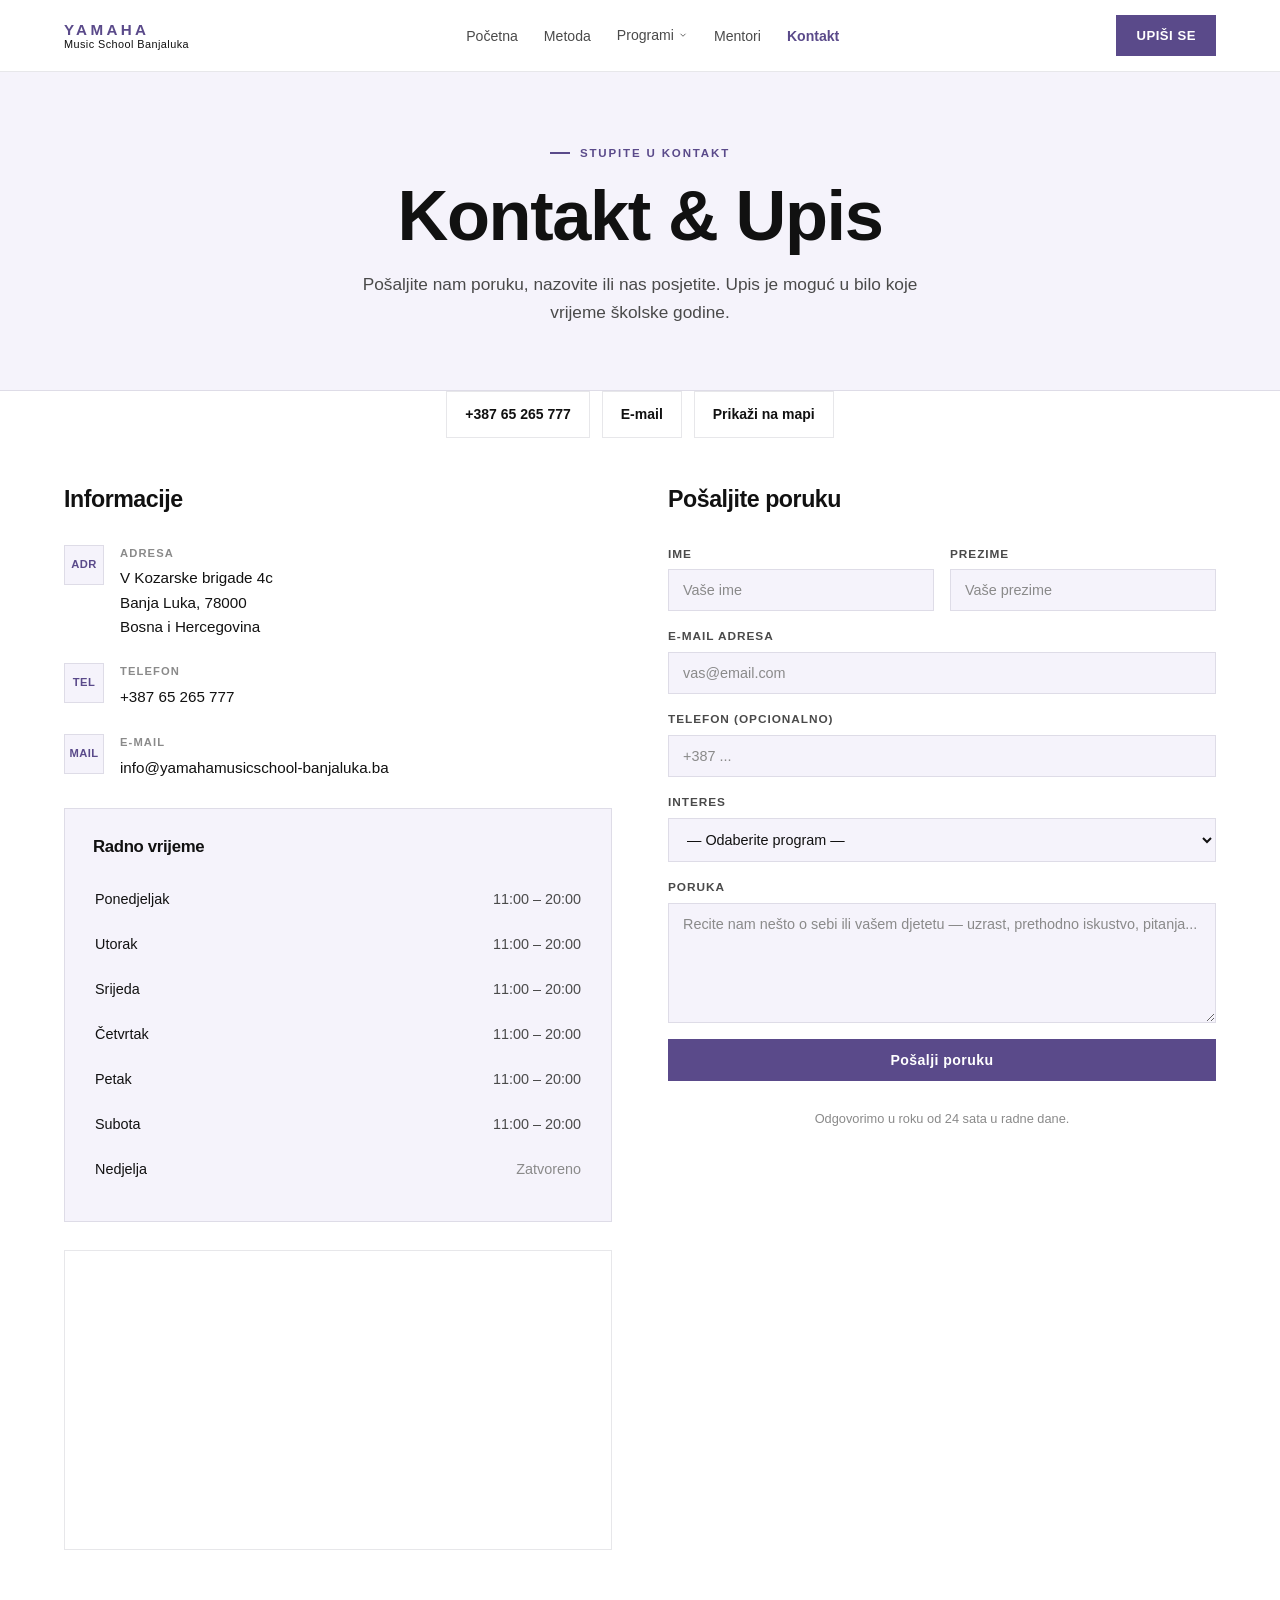
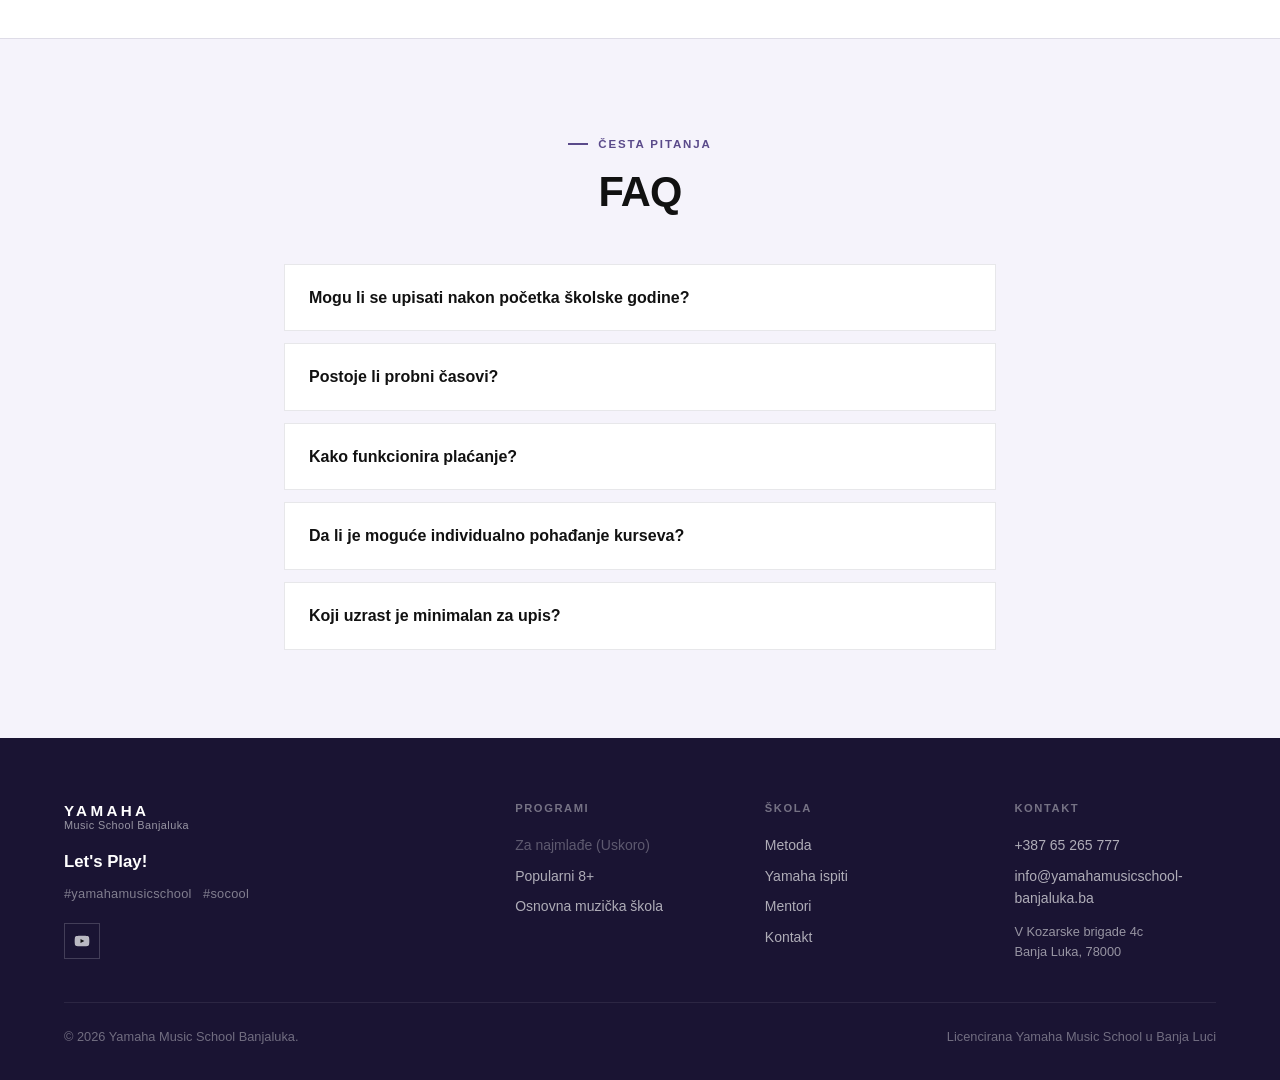
==== commit 700c63ba: "Route contact form to the school Zoho inbox instead of the old Web3Forms Gmail key. Co-authored-by: " ====
--- a/kontakt.html
+++ b/kontakt.html
@@ -60,7 +60,7 @@
   <div class="container" style="display: flex; justify-content: center;">
     <div class="quick-actions" style="justify-content: center;">
       <a href="tel:+38765265777" class="quick-action">+387 65 265 777</a>
-      <a href="mailto:placeholder@yms-bih.ba" class="quick-action">E-mail</a>
+      <a href="mailto:info@yamahamusicschool-banjaluka.ba" class="quick-action">E-mail</a>
       <a href="https://www.google.com/maps/search/V+Kozarske+brigade+4c+Banja+Luka" target="_blank" rel="noopener" class="quick-action">Prikaži na mapi</a>
     </div>
   </div>
@@ -101,7 +101,7 @@
             <div>
               <div class="contact-block__label">E-mail</div>
               <div class="contact-block__value">
-                <a href="mailto:placeholder@yms-bih.ba">placeholder@yms-bih.ba</a>
+                <a href="mailto:info@yamahamusicschool-banjaluka.ba">info@yamahamusicschool-banjaluka.ba</a>
               </div>
             </div>
           </div>
@@ -136,11 +136,11 @@
       <div class="reveal reveal-delay-2">
         <h3 style="margin-bottom: 32px;">Pošaljite poruku</h3>
 
-        <form action="https://api.web3forms.com/submit" method="POST" class="contact-form">
-          <input type="hidden" name="access_key" value="8cd6763e-15cf-48f5-a6aa-4a148b1b67a7">
-          <input type="hidden" name="subject" value="Novi upit sa YMS Banjaluka sajta">
-          <input type="hidden" name="from_name" value="YMS Banjaluka Website">
-          <input type="checkbox" name="botcheck" style="display:none" tabindex="-1" autocomplete="off">
+        <form action="https://formsubmit.co/ajax/info@yamahamusicschool-banjaluka.ba" method="POST" class="contact-form">
+          <input type="hidden" name="_subject" value="Novi upit sa YMS Banjaluka sajta">
+          <input type="hidden" name="_template" value="table">
+          <input type="hidden" name="_captcha" value="false">
+          <input type="text" name="_honey" style="display:none" tabindex="-1" autocomplete="off">
           <div class="form-row">
             <div class="form-group">
               <label for="ime">Ime</label>
@@ -289,7 +289,7 @@
       <div class="footer__col">
         <h5>Kontakt</h5>
         <a href="tel:+38765265777">+387 65 265 777</a>
-        <a href="mailto:placeholder@yms-bih.ba">placeholder@yms-bih.ba</a>
+        <a href="mailto:info@yamahamusicschool-banjaluka.ba">info@yamahamusicschool-banjaluka.ba</a>
         <p style="margin-top:8px;font-size:0.8rem;color:rgba(255,255,255,0.55);">V Kozarske brigade 4c<br>Banja Luka, 78000</p>
       </div>
     </div>
